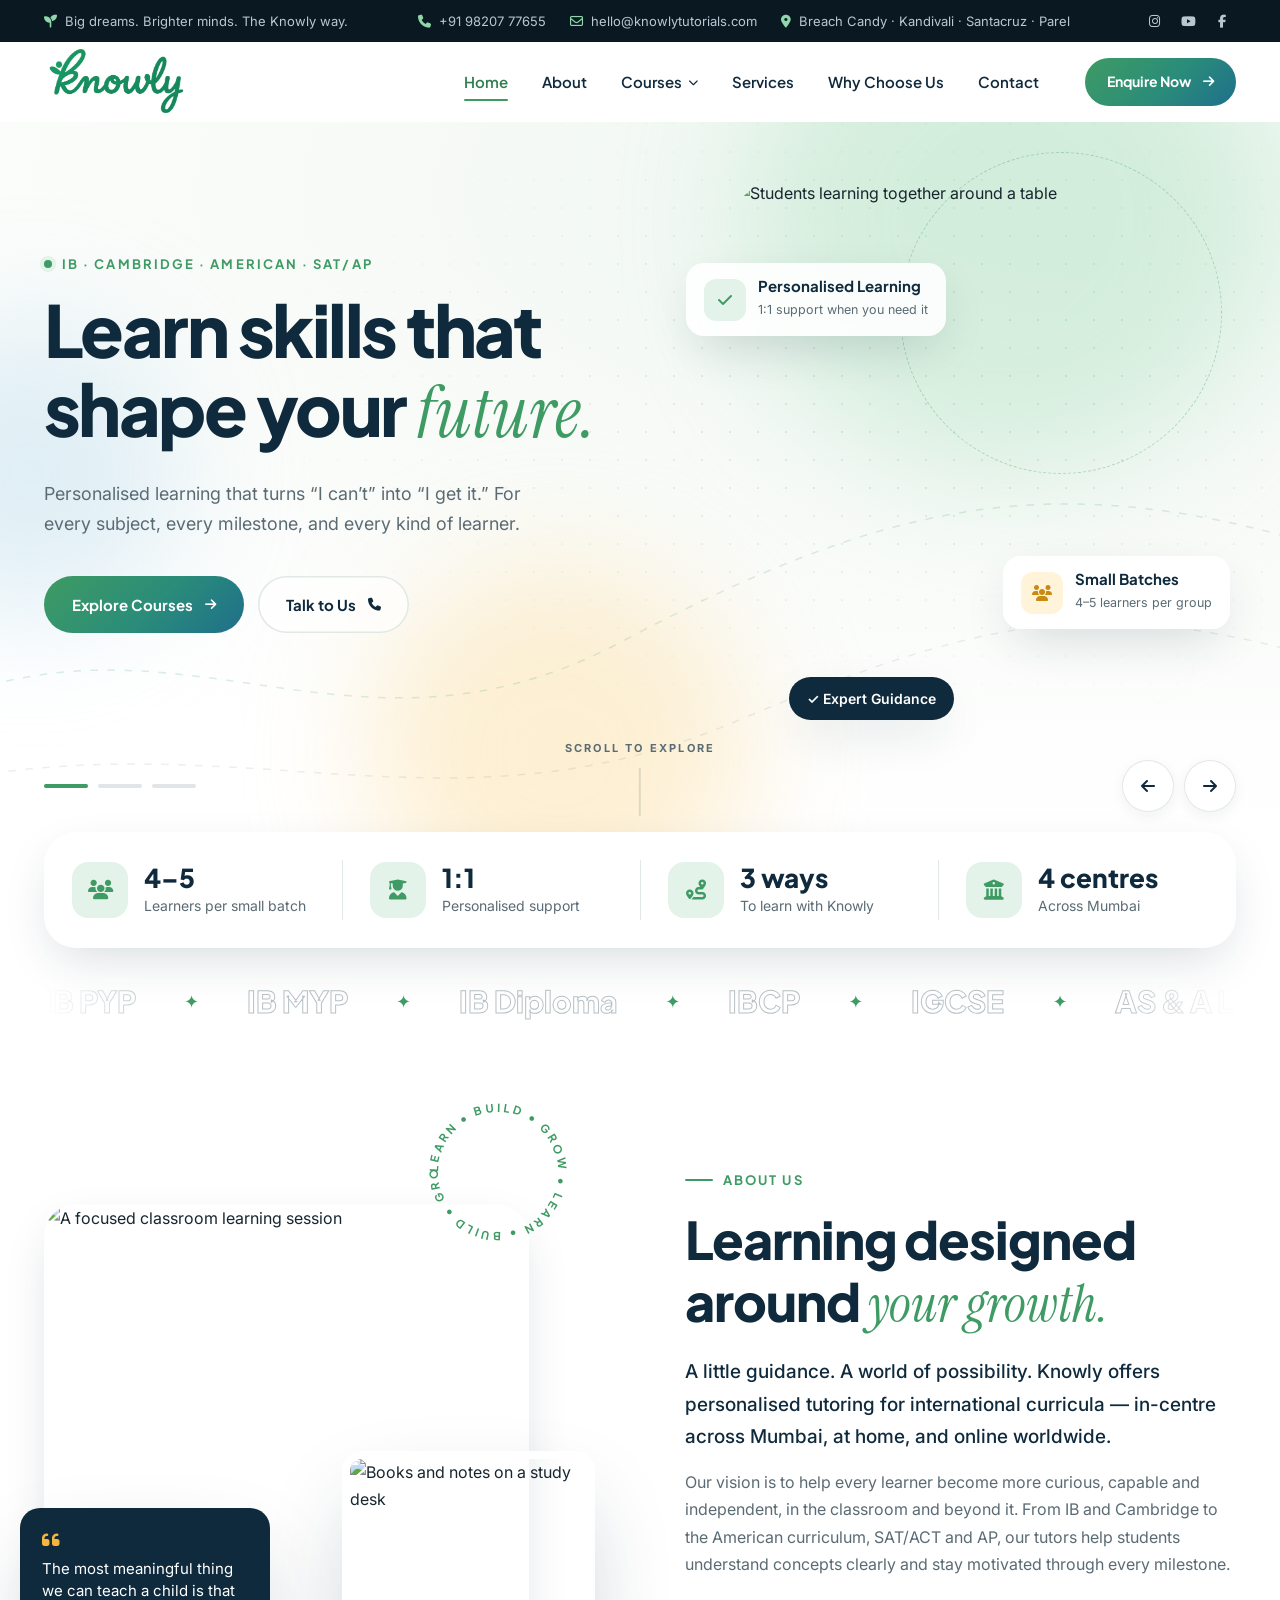
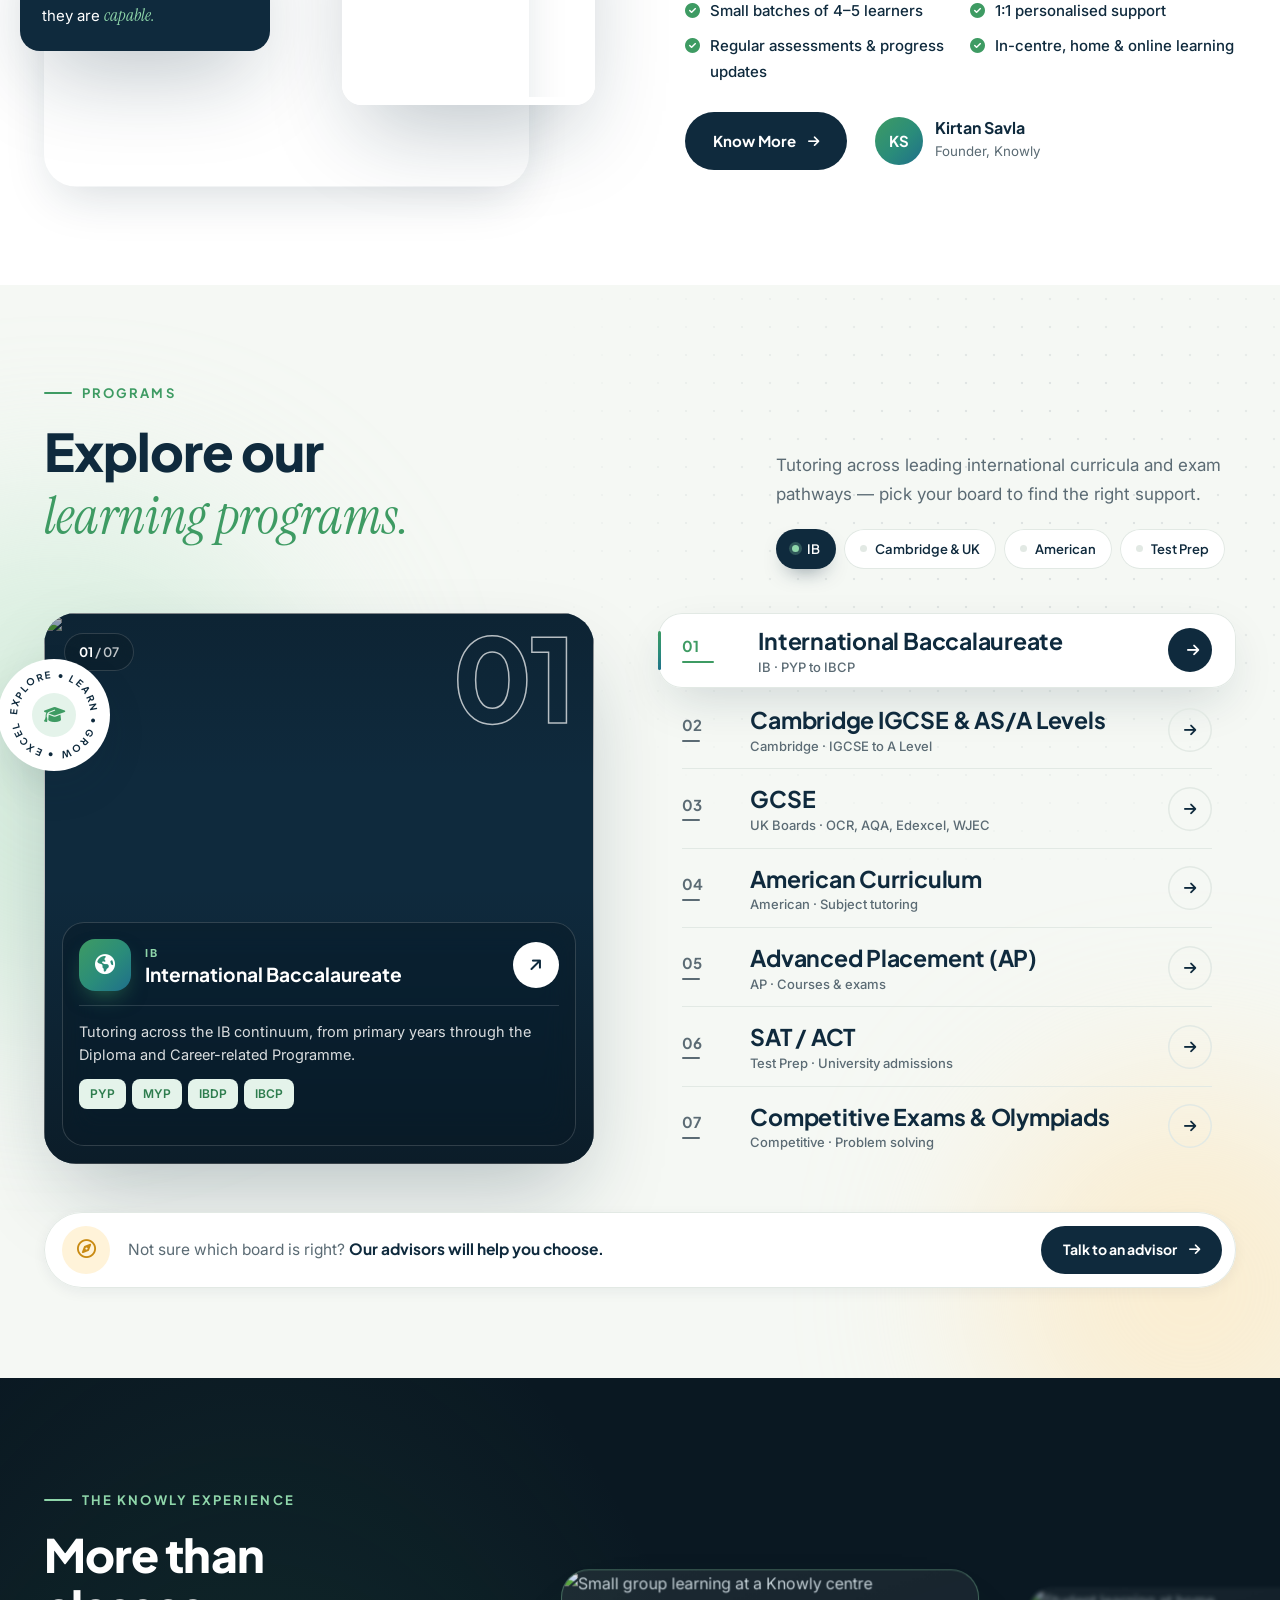
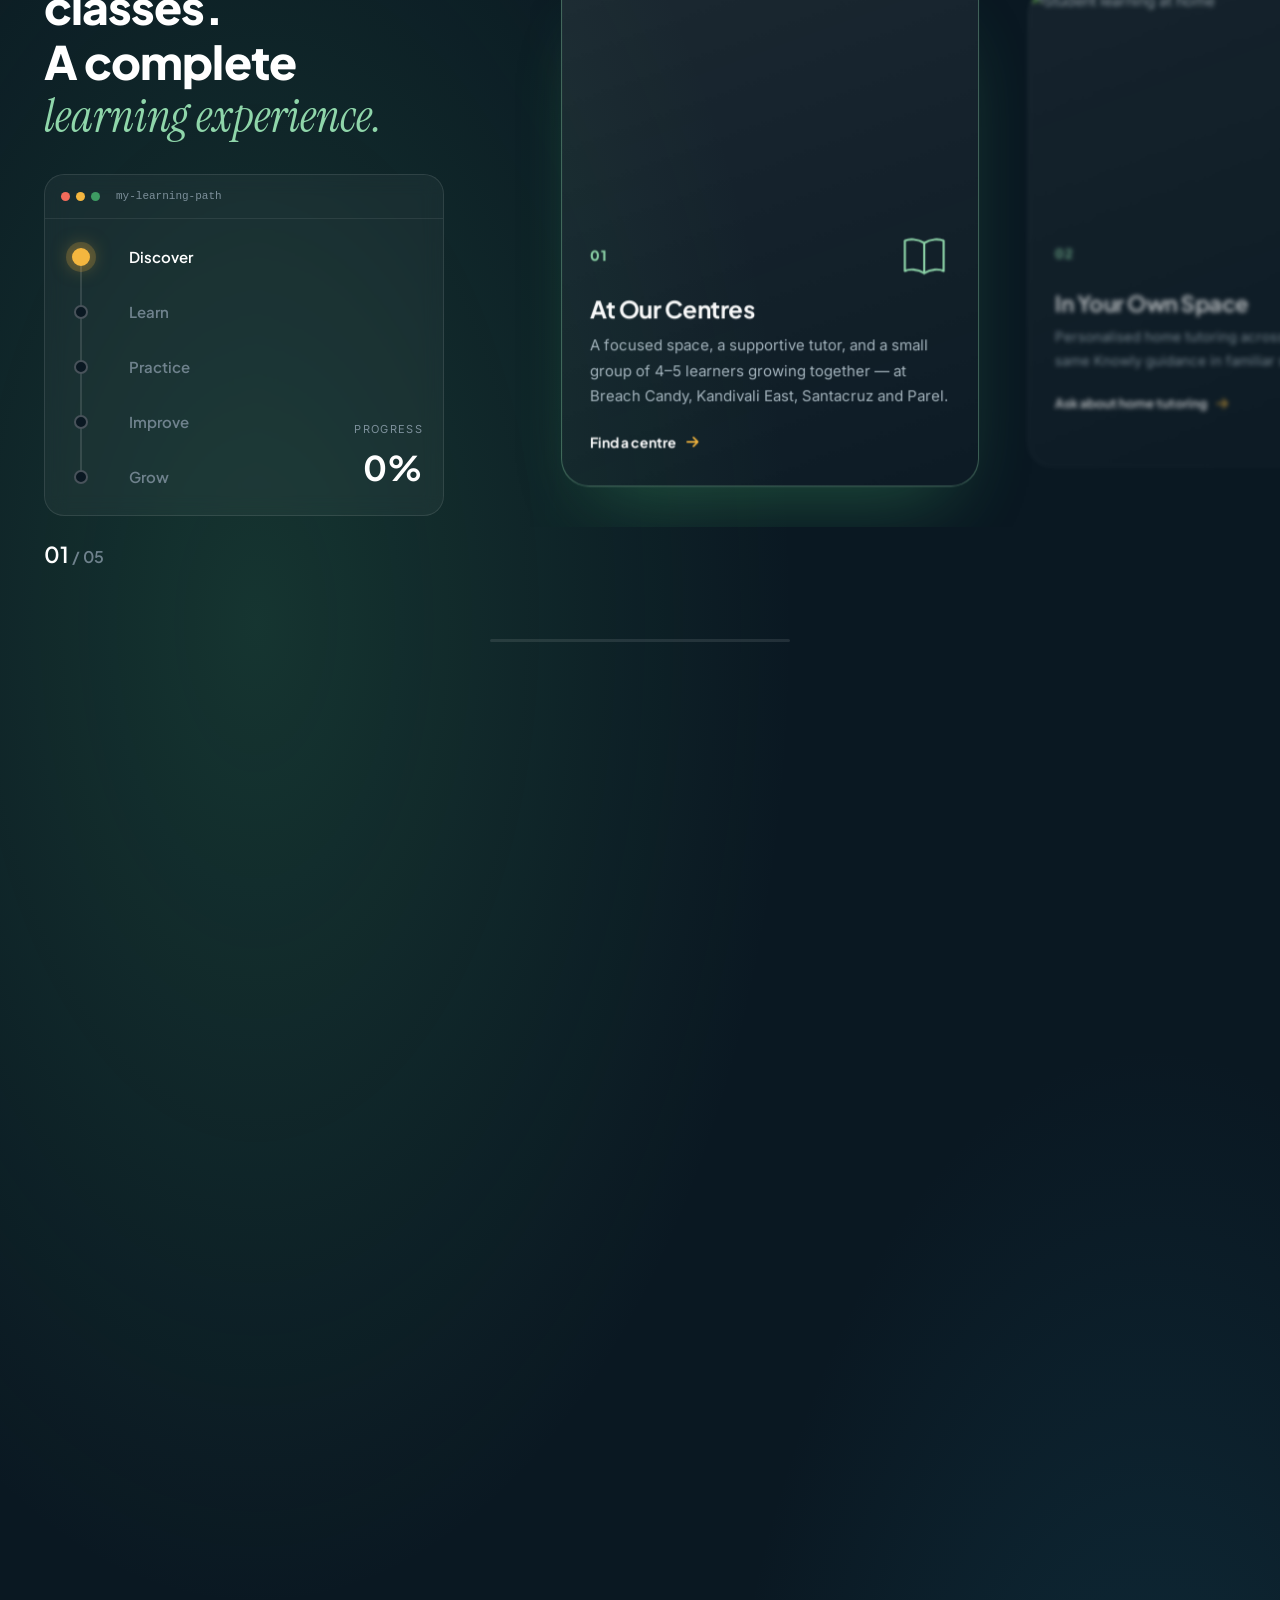
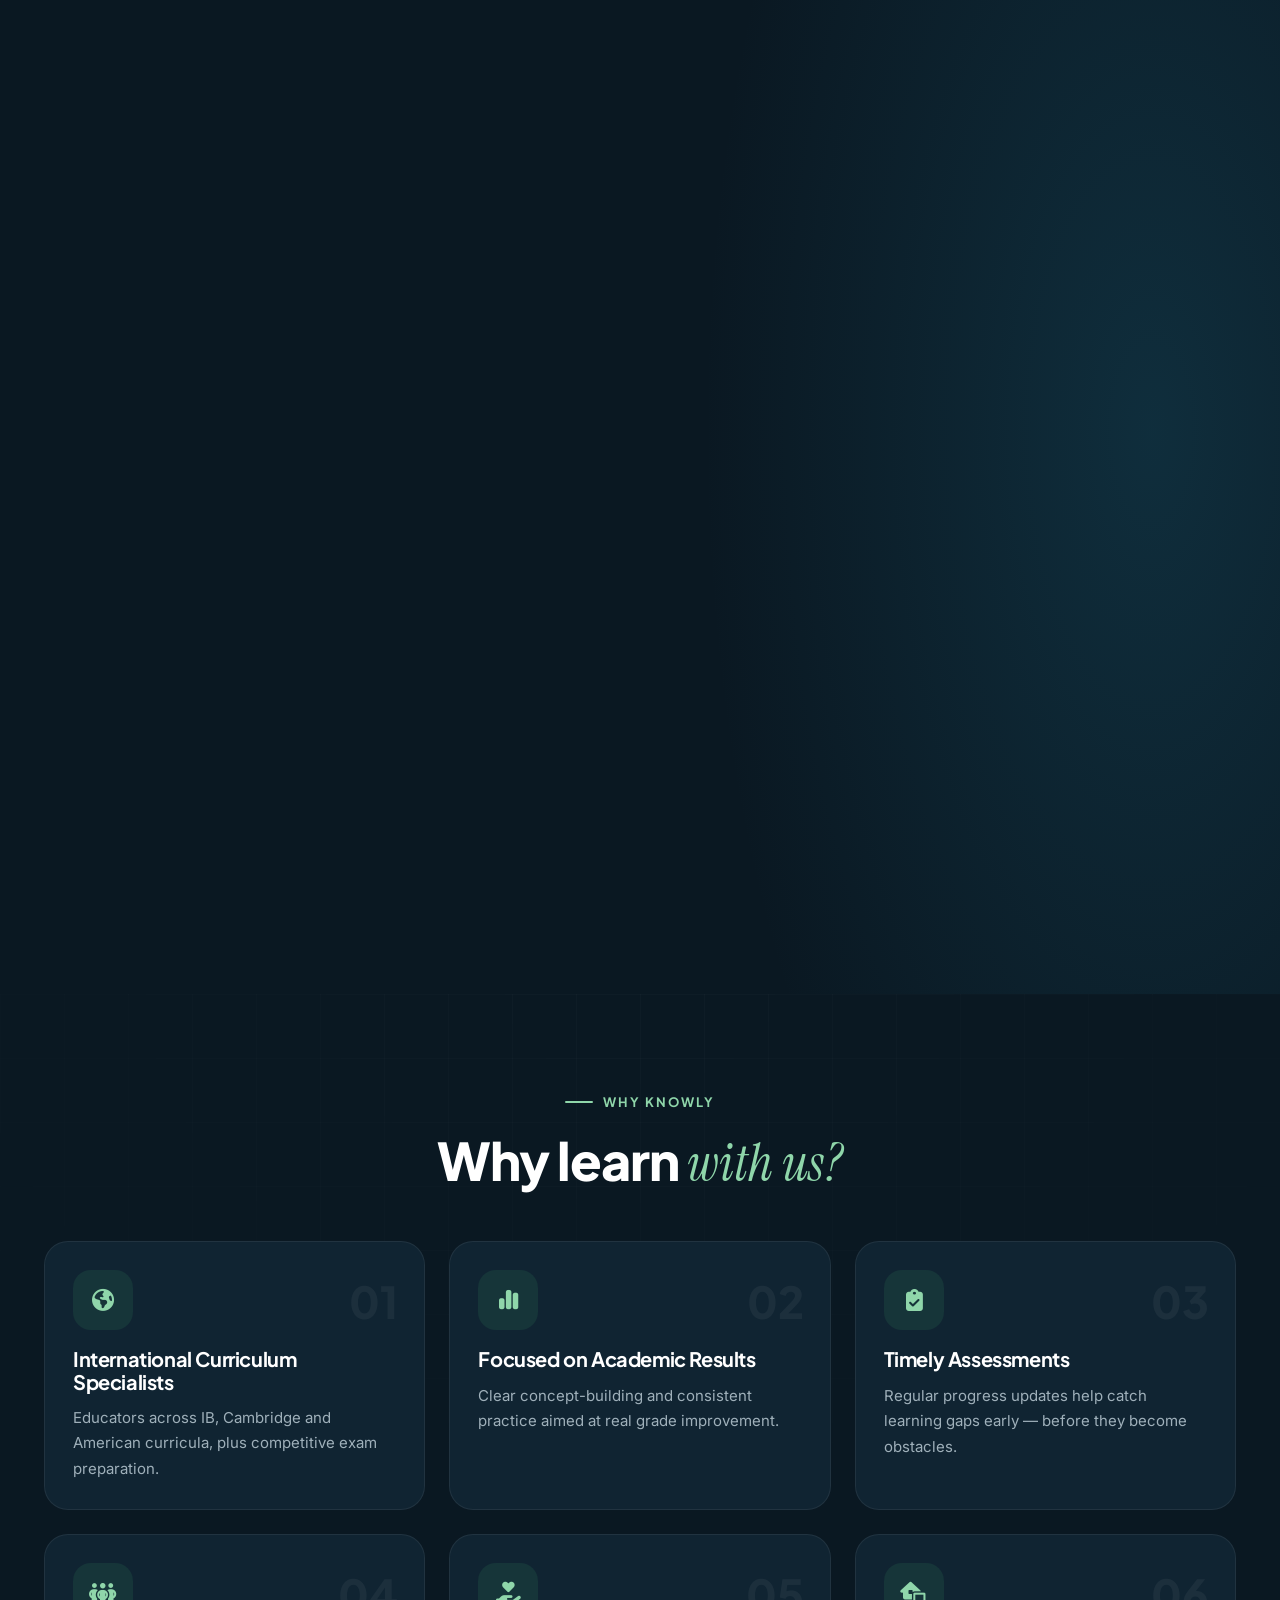
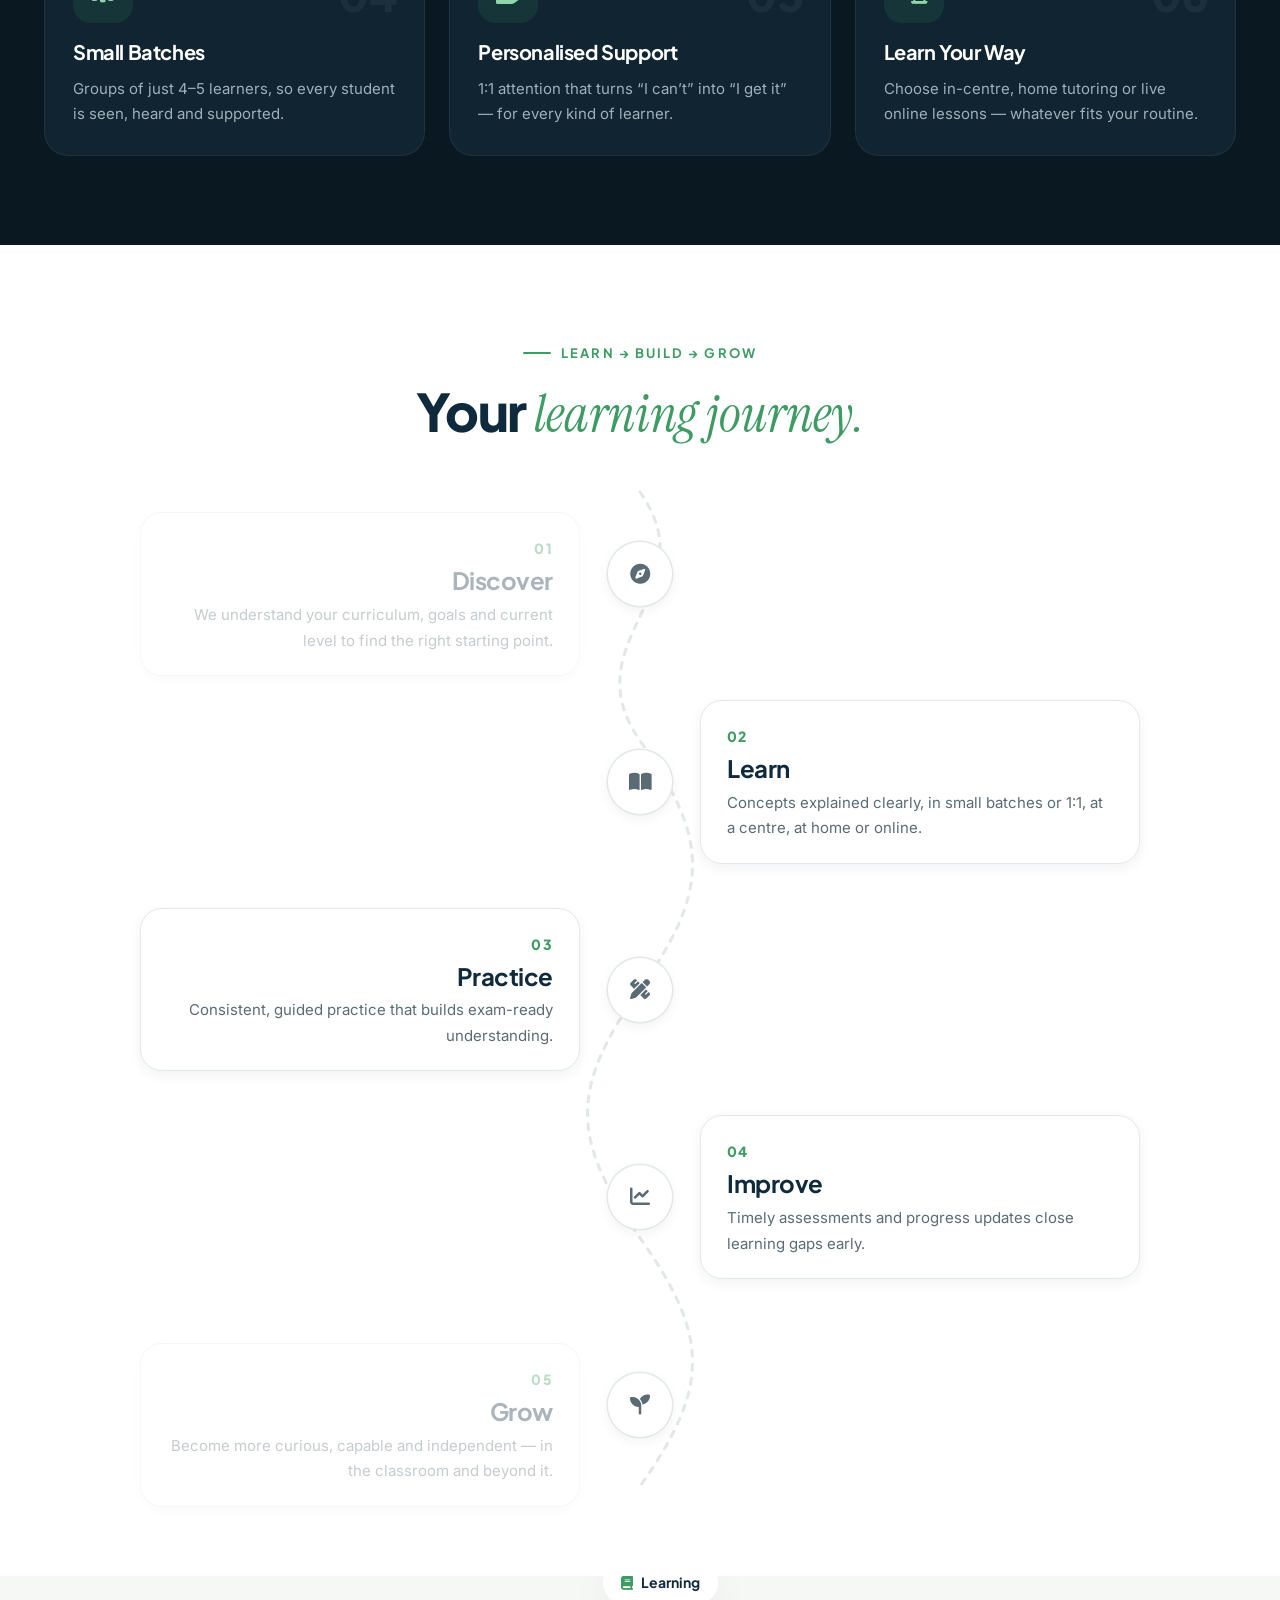
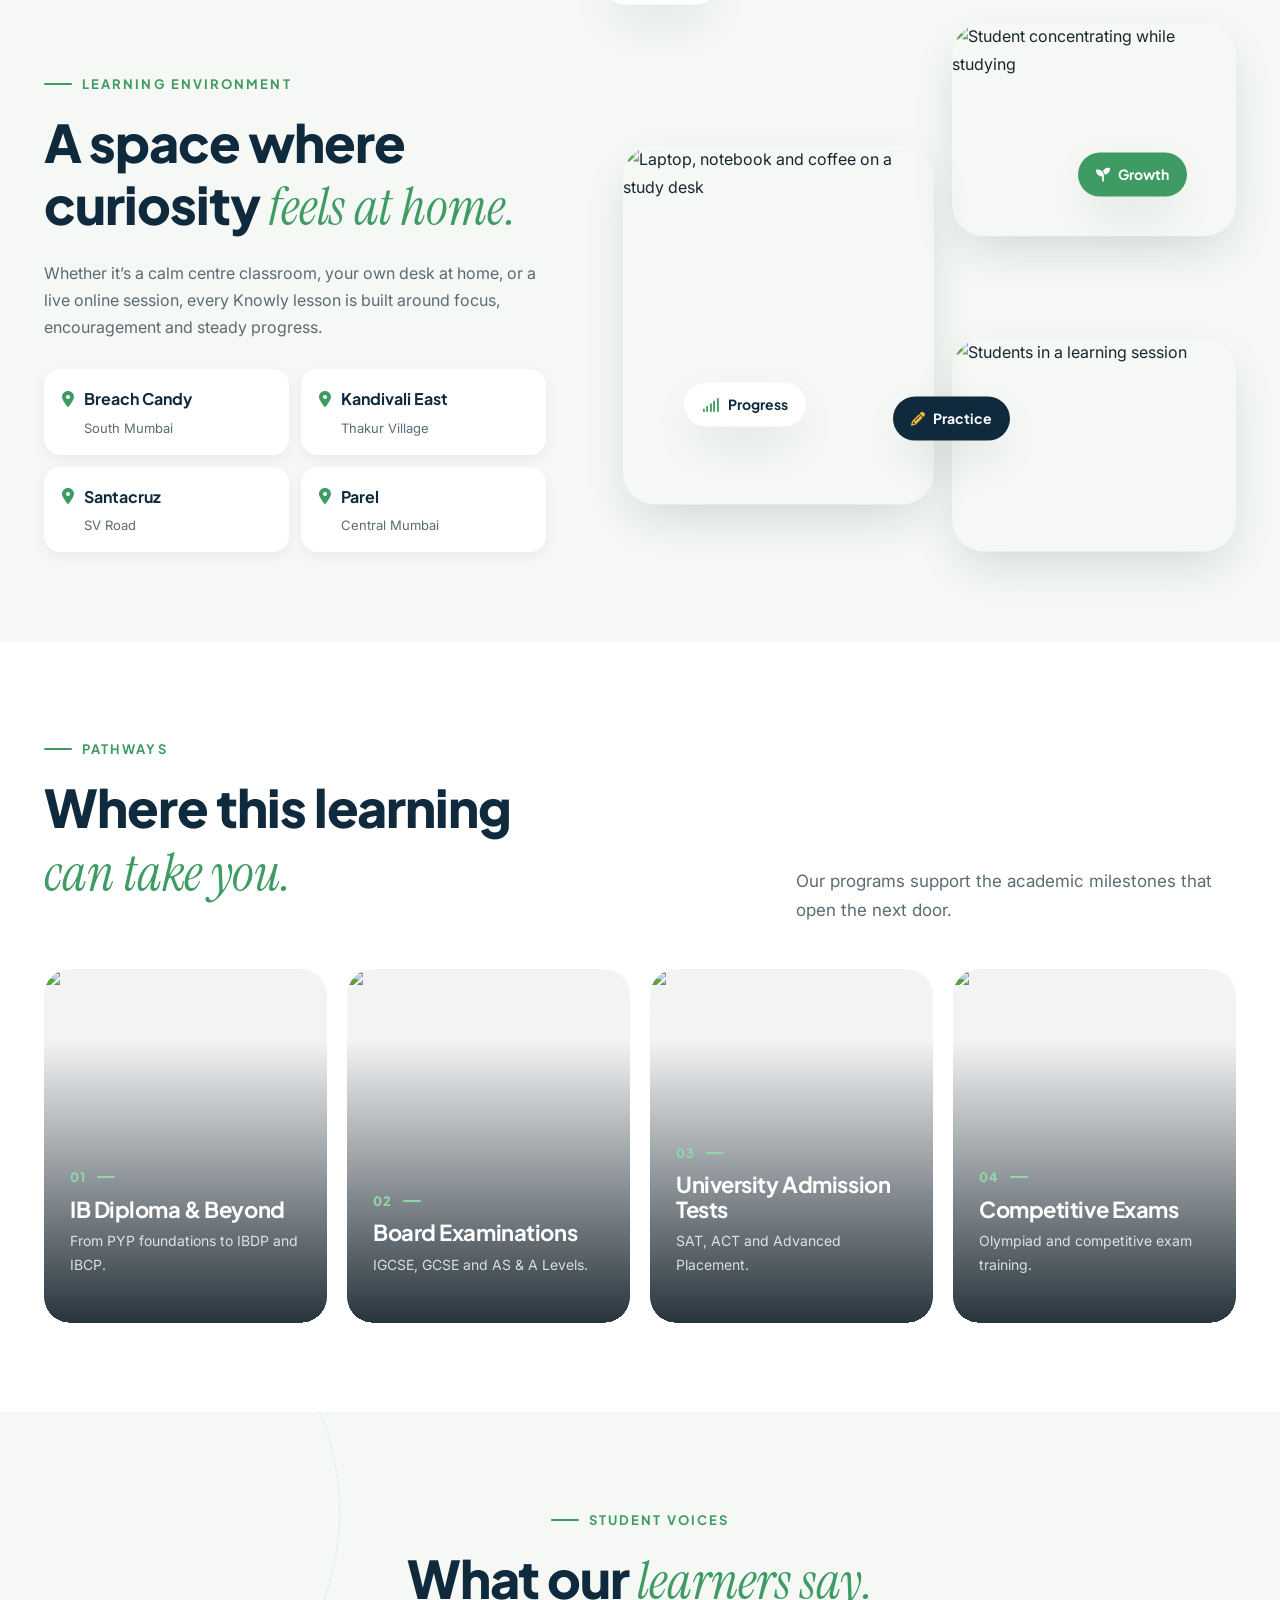
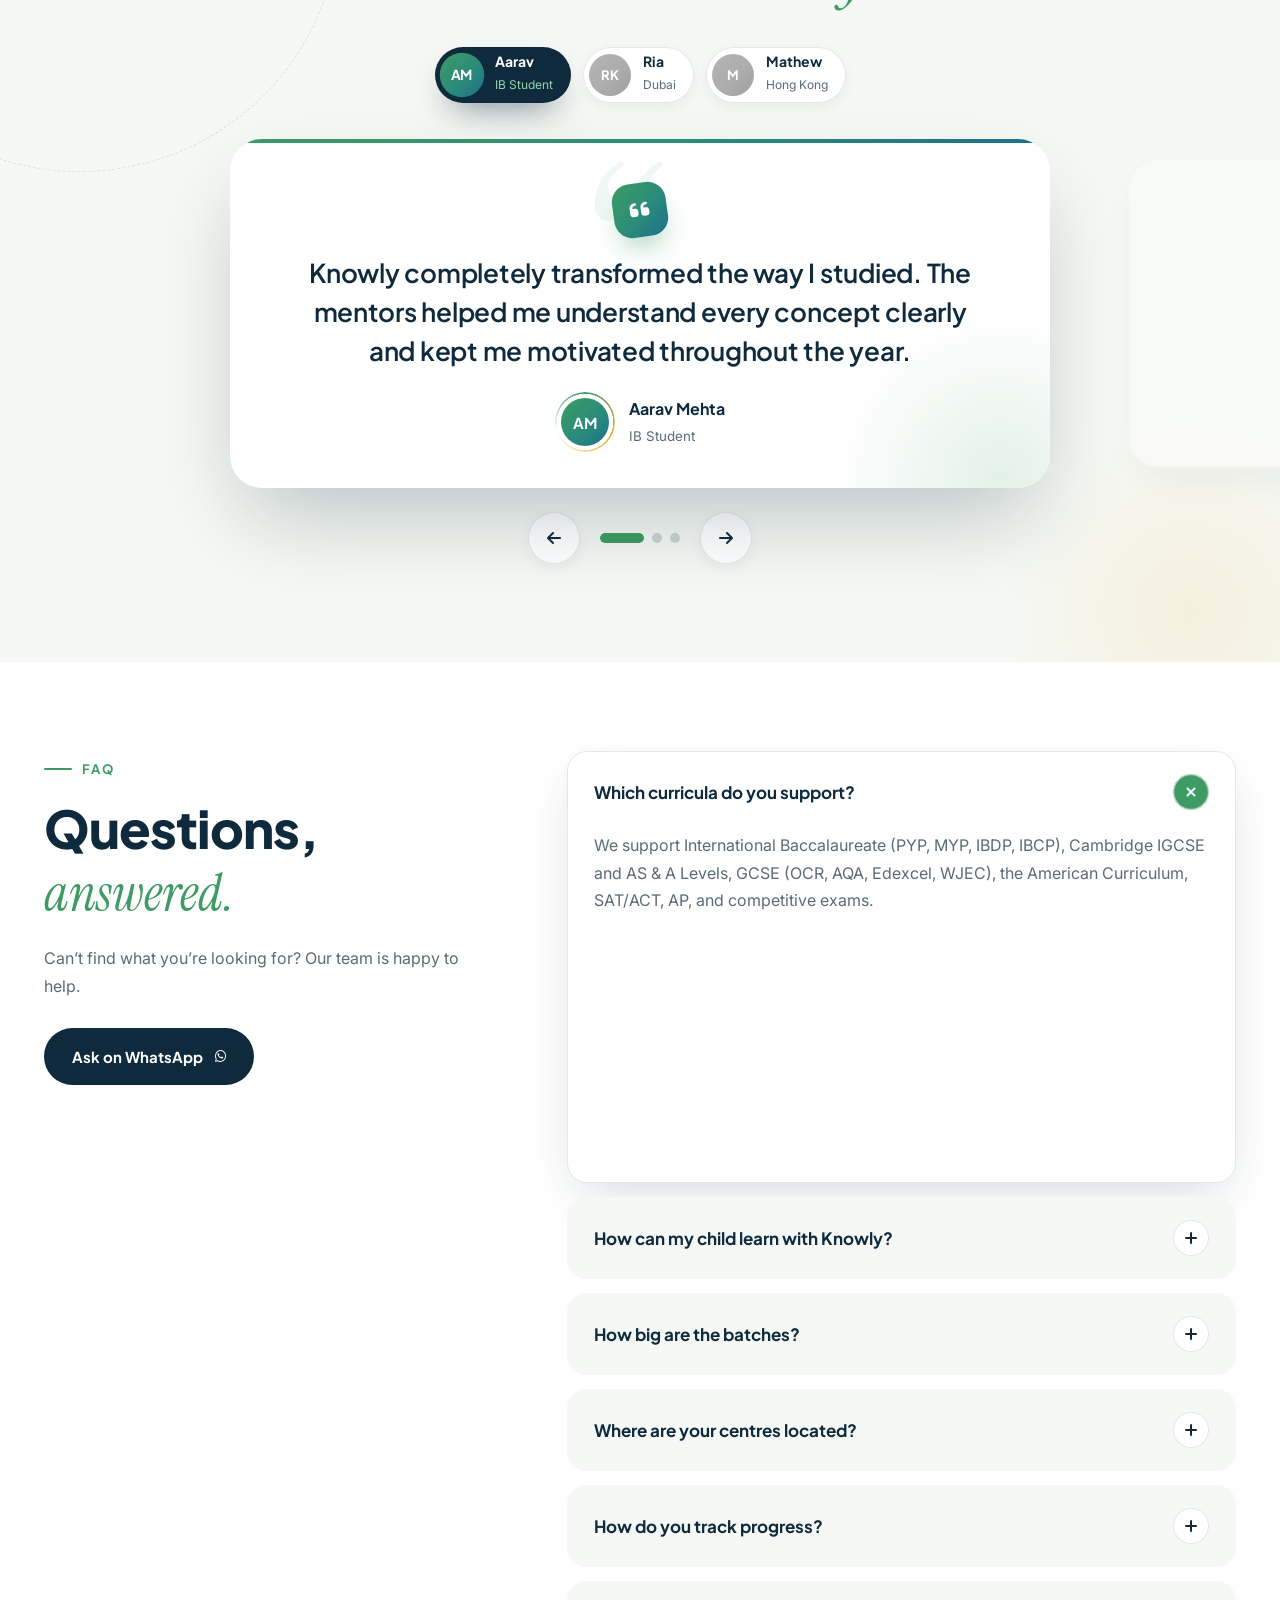
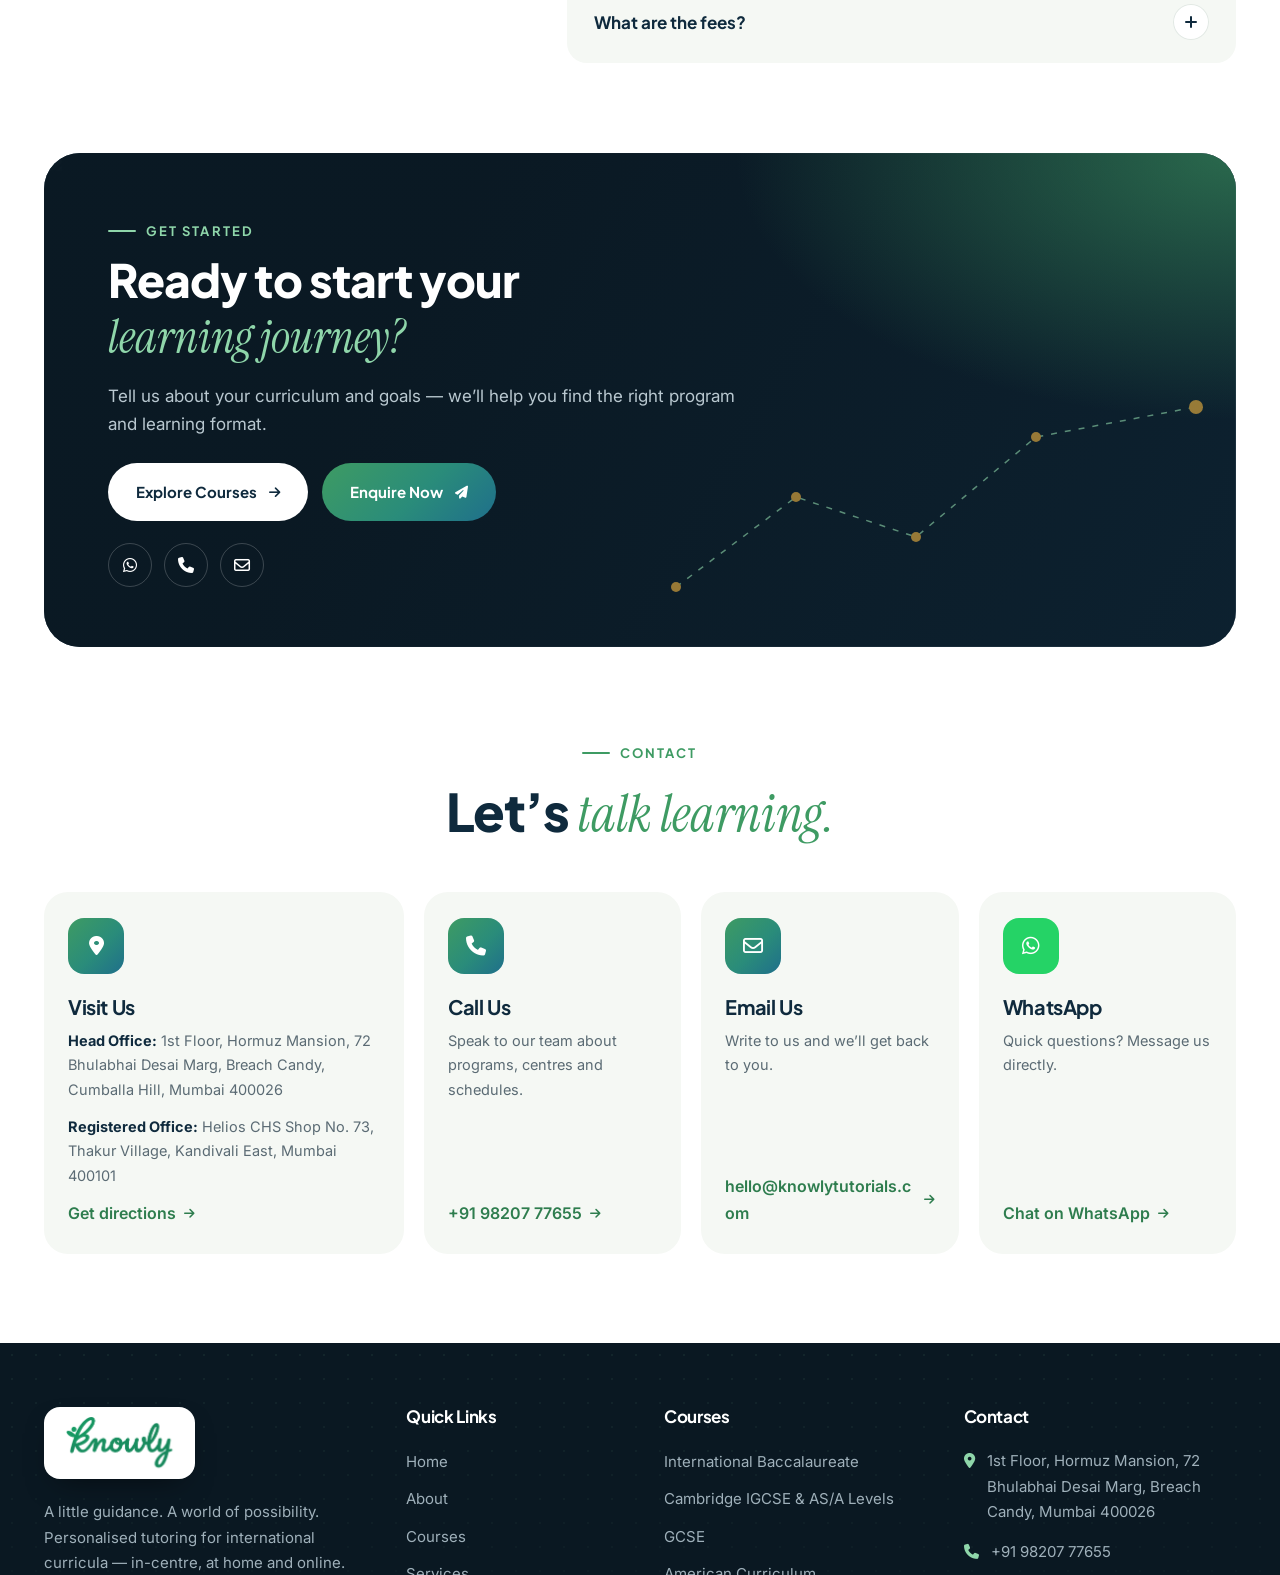
==== index.html @ 1e0e3a5b "Add files via upload" ====
<!DOCTYPE html>
<html lang="en">
<head>
    <meta charset="UTF-8">
    <meta name="viewport" content="width=device-width, initial-scale=1.0">

    <!-- =========================
         SEO
    ========================= -->
    <title>Knowly Tutorials | IB, IGCSE, A Level, SAT &amp; AP Tutoring in Mumbai &amp; Online</title>
    <meta name="description" content="Knowly offers personalised tutoring for IB (PYP, MYP, IBDP, IBCP), Cambridge IGCSE, AS &amp; A Levels, GCSE, American Curriculum, SAT/ACT and AP — in-centre across Mumbai, at home, and live online.">
    <meta name="keywords" content="IB tutoring Mumbai, IGCSE tuition, A Level tutors, GCSE tutoring, SAT ACT coaching, AP tutoring, American curriculum tutor, online tutoring, home tutoring Mumbai">
    <meta name="author" content="Knowly Tutorials">
    <meta name="theme-color" content="#3E9B63">
    <link rel="canonical" href="https://knowlytutorials.com/">

    <!-- Open Graph -->
    <meta property="og:type" content="website">
    <meta property="og:site_name" content="Knowly Tutorials">
    <meta property="og:title" content="Knowly — A little guidance. A world of possibility.">
    <meta property="og:description" content="Personalised tutoring for international curricula — in-centre, at home and live online.">
    <meta property="og:url" content="https://knowlytutorials.com/">
    <meta property="og:image" content="https://images.unsplash.com/photo-1523240795612-9a054b0db644?fit=crop&w=1200&h=630&q=75">
    <meta name="twitter:card" content="summary_large_image">

    <link rel="icon" type="image/png" href="assets/images/logo1.png">

    <!-- =========================
         FONTS & LIBRARIES (CDN)
    ========================= -->
    <link rel="preconnect" href="https://fonts.googleapis.com">
    <link rel="preconnect" href="https://fonts.gstatic.com" crossorigin>
    <link rel="preconnect" href="https://images.unsplash.com">
    <link href="https://fonts.googleapis.com/css2?family=Plus+Jakarta+Sans:wght@500;600;700;800&family=Inter:wght@400;500;600&family=Instrument+Serif:ital@0;1&display=swap" rel="stylesheet">
    <link rel="stylesheet" href="https://cdnjs.cloudflare.com/ajax/libs/font-awesome/6.5.2/css/all.min.css">
    <link rel="stylesheet" href="https://cdn.jsdelivr.net/npm/swiper@11/swiper-bundle.min.css">
    <link rel="stylesheet" href="https://unpkg.com/aos@2.3.4/dist/aos.css">
    <link rel="stylesheet" href="assets/style.css">

    <!-- =========================
         STRUCTURED DATA
    ========================= -->
    <script type="application/ld+json">
    {
        "@context": "https://schema.org",
        "@type": "EducationalOrganization",
        "name": "Knowly Tutorials",
        "alternateName": "Knowly Learning Centre",
        "url": "https://knowlytutorials.com/",
        "logo": "https://knowlytutorials.com/assets/images/logo1.png",
        "email": "hello@knowlytutorials.com",
        "telephone": "+91-98207-77655",
        "address": {
            "@type": "PostalAddress",
            "streetAddress": "1st Floor, Hormuz Mansion, 72 Bhulabhai Desai Marg, Breach Candy, Cumballa Hill",
            "addressLocality": "Mumbai",
            "postalCode": "400026",
            "addressCountry": "IN"
        },
        "sameAs": [
            "https://www.instagram.com/knowlylearningcentre/",
            "https://www.youtube.com/@KnowlyLearning",
            "https://www.facebook.com/p/Knowly-Tutorials-61571922194889/"
        ]
    }
    </script>
</head>

<body>

    <a class="skip-link" href="#main">Skip to content</a>

    <!-- Custom cursor (desktop only, enabled by JS) -->
    <div class="cursor" aria-hidden="true"><span class="cursor__label"></span></div>

    <!-- =========================
         TOP INFORMATION BAR
    ========================= -->
    <div class="topbar">
        <div class="container topbar__inner">
            <p class="topbar__welcome"><i class="fa-solid fa-seedling" aria-hidden="true"></i> Big dreams. Brighter minds. The Knowly way.</p>
            <ul class="topbar__info">
                <li><a href="tel:+919820777655"><i class="fa-solid fa-phone" aria-hidden="true"></i> +91 98207 77655</a></li>
                <li class="hide-sm"><a href="mailto:hello@knowlytutorials.com"><i class="fa-regular fa-envelope" aria-hidden="true"></i> hello@knowlytutorials.com</a></li>
                <li class="hide-md"><i class="fa-solid fa-location-dot" aria-hidden="true"></i> Breach Candy · Kandivali · Santacruz · Parel</li>
            </ul>
            <ul class="topbar__social">
                <li><a href="https://www.instagram.com/knowlylearningcentre/" target="_blank" rel="noopener" aria-label="Instagram"><i class="fa-brands fa-instagram"></i></a></li>
                <li><a href="https://www.youtube.com/@KnowlyLearning" target="_blank" rel="noopener" aria-label="YouTube"><i class="fa-brands fa-youtube"></i></a></li>
                <li><a href="https://www.facebook.com/p/Knowly-Tutorials-61571922194889/" target="_blank" rel="noopener" aria-label="Facebook"><i class="fa-brands fa-facebook-f"></i></a></li>
            </ul>
        </div>
    </div>

    <!-- =========================
         MAIN NAVIGATION
    ========================= -->
    <header class="header" id="header">
        <div class="container header__inner">
            <a href="#home" class="logo" aria-label="Knowly Tutorials — Home">
                <img class="logo__img" src="assets/images/logo1.png" alt="Knowly logo" width="145" height="66" decoding="async" fetchpriority="high">            </a>

            <nav class="nav" aria-label="Primary">
                <ul class="nav__list">
                    <li><a href="#home" class="nav__link is-active">Home</a></li>
                    <li><a href="#about" class="nav__link">About</a></li>
                    <li class="nav__has-drop">
                        <a href="#courses" class="nav__link">Courses <i class="fa-solid fa-chevron-down" aria-hidden="true"></i></a>
                        <ul class="nav__drop">
                            <li><a href="#courses" data-filter-link="ib">International Baccalaureate</a></li>
                            <li><a href="#courses" data-filter-link="cambridge">Cambridge &amp; UK Boards</a></li>
                            <li><a href="#courses" data-filter-link="american">American Curriculum</a></li>
                            <li><a href="#courses" data-filter-link="test">Test Prep &amp; Competitive</a></li>
                        </ul>
                    </li>
                    <li><a href="#services" class="nav__link">Services</a></li>
                    <li><a href="#why" class="nav__link">Why Choose Us</a></li>
                    <li><a href="#contact" class="nav__link">Contact</a></li>
                </ul>
            </nav>

            <a href="#contact" class="btn btn--primary btn--sm header__cta" data-cursor="Enquire">
                <span>Enquire Now</span><i class="fa-solid fa-arrow-right" aria-hidden="true"></i>
            </a>

            <button class="burger" id="burger" aria-label="Open menu" aria-expanded="false" aria-controls="drawer">
                <span></span><span></span><span></span>
            </button>
        </div>
    </header>

    <!-- =========================
         MOBILE NAVIGATION DRAWER
    ========================= -->
    <div class="drawer-overlay" id="drawerOverlay" hidden></div>
    <aside class="drawer" id="drawer" aria-label="Mobile menu" aria-hidden="true">
        <div class="drawer__head">
            <img class="logo__img" src="assets/images/logo1.png" alt="Knowly" width="97" height="44">            <button class="drawer__close" id="drawerClose" aria-label="Close menu"><i class="fa-solid fa-xmark"></i></button>
        </div>
        <ul class="drawer__list">
            <li><a href="#home">Home</a></li>
            <li><a href="#about">About</a></li>
            <li class="drawer__acc">
                <button class="drawer__acc-btn" aria-expanded="false">Courses <i class="fa-solid fa-plus" aria-hidden="true"></i></button>
                <ul class="drawer__sub">
                    <li><a href="#courses" data-filter-link="ib">International Baccalaureate</a></li>
                    <li><a href="#courses" data-filter-link="cambridge">Cambridge &amp; UK Boards</a></li>
                    <li><a href="#courses" data-filter-link="american">American Curriculum</a></li>
                    <li><a href="#courses" data-filter-link="test">Test Prep &amp; Competitive</a></li>
                </ul>
            </li>
            <li><a href="#services">Services</a></li>
            <li><a href="#why">Why Choose Us</a></li>
            <li><a href="#contact">Contact</a></li>
        </ul>
        <div class="drawer__foot">
            <a href="#contact" class="btn btn--primary btn--block"><span>Enquire Now</span><i class="fa-solid fa-arrow-right"></i></a>
            <a href="tel:+919820777655" class="drawer__contact"><i class="fa-solid fa-phone"></i> +91 98207 77655</a>
            <a href="mailto:hello@knowlytutorials.com" class="drawer__contact"><i class="fa-regular fa-envelope"></i> hello@knowlytutorials.com</a>
        </div>
    </aside>

    <main id="main">

        <!-- =========================
             HERO SECTION
        ========================= -->
        <section class="hero" id="home" aria-label="Welcome">
            <div class="hero__bg" data-depth="0.15" aria-hidden="true">
                <span class="blob blob--1"></span>
                <span class="blob blob--2"></span>
                <span class="blob blob--3"></span>
                <svg class="hero__lines" viewBox="0 0 1440 800" preserveAspectRatio="none">
                    <path d="M-20 620 C 240 520, 420 700, 700 560 S 1160 380, 1460 470" />
                    <path d="M-20 700 C 300 640, 520 760, 820 640 S 1220 520, 1460 580" />
                </svg>
                <div class="hero__grid"></div>
            </div>

            <div class="swiper hero__slider">
                <div class="swiper-wrapper">

                    <!-- Slide 1 -->
                    <div class="swiper-slide hero__slide">
                        <div class="container hero__inner">
                            <div class="hero__content">
                                <span class="eyebrow hero__eyebrow"><span class="dot"></span> IB · Cambridge · American · SAT/AP</span>
                                <h1 class="hero__title">
                                    <span class="line"><span>Learn skills that</span></span>
                                    <span class="line"><span>shape your <em>future.</em></span></span>
                                </h1>
                                <p class="hero__text">Personalised learning that turns “I can’t” into “I get it.” For every subject, every milestone, and every kind of learner.</p>
                                <div class="hero__ctas">
                                    <a href="#courses" class="btn btn--primary" data-cursor="Explore"><span>Explore Courses</span><i class="fa-solid fa-arrow-right"></i></a>
                                    <a href="#contact" class="btn btn--ghost"><span>Talk to Us</span><i class="fa-solid fa-phone"></i></a>
                                </div>
                            </div>
                            <div class="hero__visual">
                                <div class="hero__ring" data-depth="0.08" aria-hidden="true"></div>
                                <figure class="hero__img" data-depth="0.25">
                                    <img src="assets/images/hero-1.jpg" data-fallback="https://images.unsplash.com/photo-1523240795612-9a054b0db644?fm=webp&fit=crop&w=1100&h=1250&q=75" alt="Students learning together around a table" width="1100" height="1250">
                                </figure>
                                <div class="float-card float-card--a" data-depth="0.5">
                                    <span class="float-card__icon"><i class="fa-solid fa-check"></i></span>
                                    <div><strong>Personalised Learning</strong><small>1:1 support when you need it</small></div>
                                </div>
                                <div class="float-card float-card--b" data-depth="0.6">
                                    <span class="float-card__icon float-card__icon--accent"><i class="fa-solid fa-users"></i></span>
                                    <div><strong>Small Batches</strong><small>4–5 learners per group</small></div>
                                </div>
                                <div class="chip chip--c" data-depth="0.4">✓ Expert Guidance</div>
                            </div>
                        </div>
                    </div>

                    <!-- Slide 2 -->
                    <div class="swiper-slide hero__slide">
                        <div class="container hero__inner">
                            <div class="hero__content">
                                <span class="eyebrow hero__eyebrow"><span class="dot"></span> International curriculum specialists</span>
                                <h2 class="hero__title">
                                    <span class="line"><span>Turn knowledge into</span></span>
                                    <span class="line"><span>real <em>confidence.</em></span></span>
                                </h2>
                                <p class="hero__text">Focused tutoring for IB, Cambridge, GCSE and American curricula — with regular assessments that catch learning gaps early.</p>
                                <div class="hero__ctas">
                                    <a href="#courses" class="btn btn--primary" data-cursor="View"><span>View Programs</span><i class="fa-solid fa-arrow-right"></i></a>
                                    <a href="https://wa.me/919820777655" target="_blank" rel="noopener" class="btn btn--ghost"><span>WhatsApp</span><i class="fa-brands fa-whatsapp"></i></a>
                                </div>
                            </div>
                            <div class="hero__visual">
                                <div class="hero__ring" data-depth="0.08" aria-hidden="true"></div>
                                <figure class="hero__img" data-depth="0.25">
                                    <img src="assets/images/hero-2.jpg" data-fallback="https://images.unsplash.com/photo-1571260899304-425eee4c7efc?fm=webp&fit=crop&w=1100&h=1250&q=75" alt="Student smiling while studying on a laptop" width="1100" height="1250" loading="lazy">
                                </figure>
                                <div class="float-card float-card--a" data-depth="0.5">
                                    <span class="float-card__icon"><i class="fa-solid fa-chart-line"></i></span>
                                    <div><strong>Timely Assessments</strong><small>Regular progress updates</small></div>
                                </div>
                                <div class="float-card float-card--b skill-card" data-depth="0.6">
                                    <small>Concept mastery</small>
                                    <div class="skill-card__bar"><span></span></div>
                                    <div class="skill-card__tags"><span>IBDP</span><span>IGCSE</span><span>AP</span></div>
                                </div>
                                <div class="chip chip--c" data-depth="0.4">✓ Practical Learning</div>
                            </div>
                        </div>
                    </div>

                    <!-- Slide 3 -->
                    <div class="swiper-slide hero__slide">
                        <div class="container hero__inner">
                            <div class="hero__content">
                                <span class="eyebrow hero__eyebrow"><span class="dot"></span> In-centre · At home · Online</span>
                                <h2 class="hero__title">
                                    <span class="line"><span>Your learning journey</span></span>
                                    <span class="line"><span>starts <em>here.</em></span></span>
                                </h2>
                                <p class="hero__text">Learn at our Mumbai centres, in your own space with home tutoring, or beyond boundaries with live online lessons.</p>
                                <div class="hero__ctas">
                                    <a href="#contact" class="btn btn--primary" data-cursor="Start"><span>Start Learning</span><i class="fa-solid fa-arrow-right"></i></a>
                                    <a href="#services" class="btn btn--ghost"><span>How We Teach</span><i class="fa-solid fa-arrow-down"></i></a>
                                </div>
                            </div>
                            <div class="hero__visual">
                                <div class="hero__ring" data-depth="0.08" aria-hidden="true"></div>
                                <figure class="hero__img" data-depth="0.25">
                                    <img src="assets/images/hero-3.jpg" data-fallback="https://images.unsplash.com/photo-1522202176988-66273c2fd55f?fm=webp&fit=crop&w=1100&h=1250&q=75" alt="Learners collaborating with laptops" width="1100" height="1250" loading="lazy">
                                </figure>
                                <div class="float-card float-card--a" data-depth="0.5">
                                    <span class="float-card__icon"><i class="fa-solid fa-location-dot"></i></span>
                                    <div><strong>4 Mumbai Centres</strong><small>Plus home &amp; online</small></div>
                                </div>
                                <div class="float-card float-card--b" data-depth="0.6">
                                    <span class="float-card__icon float-card__icon--accent"><i class="fa-solid fa-globe"></i></span>
                                    <div><strong>Live Online</strong><small>Personal attention, globally</small></div>
                                </div>
                                <div class="chip chip--c" data-depth="0.4">✓ Skill Development</div>
                            </div>
                        </div>
                    </div>

                </div>

                <!-- Slider controls -->
                <div class="container hero__controls">
                    <div class="hero__pagination"></div>
                    <div class="hero__arrows">
                        <button class="round-btn hero__prev" aria-label="Previous slide"><i class="fa-solid fa-arrow-left"></i></button>
                        <button class="round-btn hero__next" aria-label="Next slide"><i class="fa-solid fa-arrow-right"></i></button>
                    </div>
                </div>
            </div>

            <!-- Scroll indicator -->
            <a href="#highlights" class="scroll-ind" aria-label="Scroll to explore">
                <span>Scroll to Explore</span>
                <span class="scroll-ind__line"></span>
            </a>
        </section>

        <!-- =========================
             TRUST / QUICK HIGHLIGHTS
        ========================= -->
        <section class="highlights" id="highlights" aria-label="Quick highlights">
            <div class="container">
                <div class="highlights__grid">
                    <div class="hl" data-aos="fade-up">
                        <span class="hl__icon"><i class="fa-solid fa-users"></i></span>
                        <div><strong class="hl__num"><span data-count="4">0</span>–<span data-count="5">0</span></strong><p>Learners per small batch</p></div>
                    </div>
                    <div class="hl" data-aos="fade-up" data-aos-delay="100">
                        <span class="hl__icon"><i class="fa-solid fa-user-graduate"></i></span>
                        <div><strong class="hl__num">1:1</strong><p>Personalised support</p></div>
                    </div>
                    <div class="hl" data-aos="fade-up" data-aos-delay="200">
                        <span class="hl__icon"><i class="fa-solid fa-route"></i></span>
                        <div><strong class="hl__num"><span data-count="3">0</span> ways</strong><p>To learn with Knowly</p></div>
                    </div>
                    <div class="hl" data-aos="fade-up" data-aos-delay="300">
                        <span class="hl__icon"><i class="fa-solid fa-building-columns"></i></span>
                        <div><strong class="hl__num"><span data-count="4">0</span> centres</strong><p>Across Mumbai</p></div>
                    </div>
                </div>

                <!-- Curricula marquee -->
                <div class="marquee" aria-label="Curricula we support">
                    <div class="marquee__track">
                        <span>IB PYP</span><span>IB MYP</span><span>IB Diploma</span><span>IBCP</span><span>IGCSE</span><span>AS &amp; A Levels</span><span>GCSE</span><span>American Curriculum</span><span>SAT</span><span>ACT</span><span>AP</span><span>Olympiad</span>
                        <span aria-hidden="true">IB PYP</span><span aria-hidden="true">IB MYP</span><span aria-hidden="true">IB Diploma</span><span aria-hidden="true">IBCP</span><span aria-hidden="true">IGCSE</span><span aria-hidden="true">AS &amp; A Levels</span><span aria-hidden="true">GCSE</span><span aria-hidden="true">American Curriculum</span><span aria-hidden="true">SAT</span><span aria-hidden="true">ACT</span><span aria-hidden="true">AP</span><span aria-hidden="true">Olympiad</span>
                    </div>
                </div>
            </div>
        </section>

        <!-- =========================
             ABOUT SECTION
        ========================= -->
        <section class="about section" id="about">
            <div class="container about__grid">
                <div class="about__media">
                    <svg class="about__circle" viewBox="0 0 200 200" aria-hidden="true">
                        <defs><path id="circlePath" d="M100,100 m-80,0 a80,80 0 1,1 160,0 a80,80 0 1,1 -160,0"/></defs>
                        <text><textPath href="#circlePath">LEARN • BUILD • GROW • LEARN • BUILD • GROW • </textPath></text>
                    </svg>
                    <figure class="about__img-main reveal-clip" data-speed="-0.04">
                        <img src="assets/images/about-main.jpg" data-fallback="https://images.unsplash.com/photo-1509062522246-3755977927d7?fm=webp&fit=crop&w=1000&h=1200&q=75" alt="A focused classroom learning session" width="1000" height="1200">
                    </figure>
                    <figure class="about__img-sub reveal-slide" data-speed="0.06">
                        <img src="assets/images/about-desk.jpg" data-fallback="https://images.unsplash.com/photo-1456513080510-7bf3a84b82f8?fm=webp&fit=crop&w=600&h=600&q=75" alt="Books and notes on a study desk" width="600" height="600" loading="lazy">
                    </figure>
                    <div class="about__card reveal-pop">
                        <i class="fa-solid fa-quote-left" aria-hidden="true"></i>
                        <p>The most meaningful thing we can teach a child is that they are <em>capable.</em></p>
                    </div>
                </div>

                <div class="about__content">
                    <span class="eyebrow" data-aos="fade-up">About Us</span>
                    <h2 class="section-title text-reveal">
                        <span class="line"><span>Learning designed</span></span>
                        <span class="line"><span>around <em>your growth.</em></span></span>
                    </h2>
                    <p class="lead" data-aos="fade-up">A little guidance. A world of possibility. Knowly offers personalised tutoring for international curricula — in-centre across Mumbai, at home, and online worldwide.</p>
                    <p data-aos="fade-up">Our vision is to help every learner become more curious, capable and independent, in the classroom and beyond it. From IB and Cambridge to the American curriculum, SAT/ACT and AP, our tutors help students understand concepts clearly and stay motivated through every milestone.</p>

                    <ul class="about__list" data-aos="fade-up">
                        <li><i class="fa-solid fa-circle-check"></i> Small batches of 4–5 learners</li>
                        <li><i class="fa-solid fa-circle-check"></i> 1:1 personalised support</li>
                        <li><i class="fa-solid fa-circle-check"></i> Regular assessments &amp; progress updates</li>
                        <li><i class="fa-solid fa-circle-check"></i> In-centre, home &amp; online learning</li>
                    </ul>

                    <div class="about__foot" data-aos="fade-up">
                        <a href="#services" class="btn btn--dark"><span>Know More</span><i class="fa-solid fa-arrow-right"></i></a>
                        <div class="about__founder">
                            <span class="avatar">KS</span>
                            <div><strong>Kirtan Savla</strong><small>Founder, Knowly</small></div>
                        </div>
                    </div>
                </div>
            </div>
        </section>

        <!-- =========================
             COURSES / PROGRAMS SECTION
        ========================= -->
        <section class="courses prog section section--soft" id="courses">
            <div class="prog__bg" aria-hidden="true">
                <span class="prog__blob prog__blob--a"></span>
                <span class="prog__blob prog__blob--b"></span>
            </div>

            <div class="container">
                <div class="prog__head-row">
                    <div>
                        <span class="eyebrow" data-aos="fade-up">Programs</span>
                        <h2 class="section-title text-reveal">
                            <span class="line"><span>Explore our</span></span>
                            <span class="line"><span><em>learning programs.</em></span></span>
                        </h2>
                    </div>
                    <div class="prog__intro">
                        <p class="section-sub" data-aos="fade-up">Tutoring across leading international curricula and exam pathways — pick your board to find the right support.</p>
                        <div class="prog__boards" data-aos="fade-up" data-aos-delay="100" aria-label="Jump to a curriculum">
                            <button class="prog__board" data-jump="ib">IB</button>
                            <button class="prog__board" data-jump="cambridge">Cambridge &amp; UK</button>
                            <button class="prog__board" data-jump="american">American</button>
                            <button class="prog__board" data-jump="test">Test Prep</button>
                        </div>
                    </div>
                </div>

                <div class="prog__grid">
                    <!-- Sticky visual stage (desktop) -->
                    <div class="prog__stage" aria-hidden="true" data-aos="fade-up">
                        <div class="prog__frame">
                            <figure class="prog__slide is-active"><img src="assets/images/program-ib.jpg" data-fallback="https://images.unsplash.com/photo-1503676260728-1c00da094a0b?fm=webp&fit=crop&w=900&h=1100&q=72" alt="" width="900" height="1100"></figure>
                            <figure class="prog__slide"><img src="assets/images/program-cambridge.jpg" data-fallback="https://images.unsplash.com/photo-1434030216411-0b793f4b4173?fm=webp&fit=crop&w=900&h=1100&q=72" alt="" width="900" height="1100" loading="lazy"></figure>
                            <figure class="prog__slide"><img src="assets/images/program-gcse.jpg" data-fallback="https://images.unsplash.com/photo-1497633762265-9d179a990aa6?fm=webp&fit=crop&w=900&h=1100&q=72" alt="" width="900" height="1100" loading="lazy"></figure>
                            <figure class="prog__slide"><img src="assets/images/program-american.jpg" data-fallback="https://images.unsplash.com/photo-1541339907198-e08756dedf3f?fm=webp&fit=crop&w=900&h=1100&q=72" alt="" width="900" height="1100" loading="lazy"></figure>
                            <figure class="prog__slide"><img src="assets/images/program-ap.jpg" data-fallback="https://images.unsplash.com/photo-1532094349884-543bc11b234d?fm=webp&fit=crop&w=900&h=1100&q=72" alt="" width="900" height="1100" loading="lazy"></figure>
                            <figure class="prog__slide"><img src="assets/images/program-sat-act.jpg" data-fallback="https://images.unsplash.com/photo-1635070041078-e363dbe005cb?fm=webp&fit=crop&w=900&h=1100&q=72" alt="" width="900" height="1100" loading="lazy"></figure>
                            <figure class="prog__slide"><img src="assets/images/program-olympiad.jpg" data-fallback="https://images.unsplash.com/photo-1596495578065-6e0763fa1178?fm=webp&fit=crop&w=900&h=1100&q=72" alt="" width="900" height="1100" loading="lazy"></figure>

                            <span class="prog__counter"><b>01</b> / 07</span>
                            <span class="prog__bignum">01</span>

                            <div class="prog__info">
                                <div class="prog__info-top">
                                    <span class="prog__info-icon"><i class="fa-solid fa-earth-americas"></i></span>
                                    <div class="prog__info-text">
                                        <small>IB</small>
                                        <strong>International Baccalaureate</strong>
                                    </div>
                                    <a href="#contact" class="prog__info-go" tabindex="-1" data-cursor="Enquire"><i class="fa-solid fa-arrow-right"></i></a>
                                </div>
                                <div class="prog__info-more">
                                    <p class="prog__info-desc">Tutoring across the IB continuum, from primary years through the Diploma and Career-related Programme.</p>
                                    <ul class="tags prog__info-tags"><li>PYP</li><li>MYP</li><li>IBDP</li><li>IBCP</li></ul>
                                </div>
                            </div>
                        </div>

                        <div class="prog__seal">
                            <svg viewBox="0 0 120 120">
                                <defs><path id="progSealPath" d="M60 60 m-44 0 a44 44 0 1 1 88 0 a44 44 0 1 1 -88 0"/></defs>
                                <text><textPath href="#progSealPath">Explore • Learn • Grow • Excel • </textPath></text>
                            </svg>
                            <i class="fa-solid fa-graduation-cap"></i>
                        </div>
                    </div>

                    <!-- Program list (accordion) -->
                    <ol class="prog__list">
                        <li class="prog__item is-active" data-cat="ib" data-icon="fa-earth-americas" data-label="IB" data-aos="fade-up">
                            <h3 class="prog__h">
                                <button class="prog__btn" id="prog-h1" aria-expanded="true" aria-controls="prog-p1">
                                    <span class="prog__num">01</span>
                                    <span class="prog__titles"><span class="prog__name">International Baccalaureate</span><small>IB · PYP to IBCP</small></span>
                                    <span class="prog__toggle" aria-hidden="true"><i class="fa-solid fa-plus prog__ico-plus"></i><i class="fa-solid fa-arrow-right prog__ico-arrow"></i></span>
                                </button>
                            </h3>
                            <div class="prog__panel" id="prog-p1" role="region" aria-labelledby="prog-h1">
                                <div class="prog__panel-inner"><div class="prog__panel-body">
                                    <img class="prog__thumb" src="assets/images/program-ib-mobile.jpg" data-fallback="https://images.unsplash.com/photo-1503676260728-1c00da094a0b?fm=webp&fit=crop&w=800&h=450&q=72" alt="International Baccalaureate learning" width="800" height="450" loading="lazy">
                                    <p>Tutoring across the IB continuum, from primary years through the Diploma and Career-related Programme.</p>
                                    <ul class="tags"><li>PYP</li><li>MYP</li><li>IBDP</li><li>IBCP</li></ul>
                                    <a href="#contact" class="prog__link">Enquire about IB <i class="fa-solid fa-arrow-right"></i></a>
                                </div></div>
                            </div>
                            <span class="prog__timer" aria-hidden="true"></span>
                        </li>

                        <li class="prog__item" data-cat="cambridge" data-icon="fa-graduation-cap" data-label="Cambridge" data-aos="fade-up" data-aos-delay="50">
                            <h3 class="prog__h">
                                <button class="prog__btn" id="prog-h2" aria-expanded="false" aria-controls="prog-p2">
                                    <span class="prog__num">02</span>
                                    <span class="prog__titles"><span class="prog__name">Cambridge IGCSE &amp; AS/A Levels</span><small>Cambridge · IGCSE to A Level</small></span>
                                    <span class="prog__toggle" aria-hidden="true"><i class="fa-solid fa-plus prog__ico-plus"></i><i class="fa-solid fa-arrow-right prog__ico-arrow"></i></span>
                                </button>
                            </h3>
                            <div class="prog__panel" id="prog-p2" role="region" aria-labelledby="prog-h2">
                                <div class="prog__panel-inner"><div class="prog__panel-body">
                                    <img class="prog__thumb" src="assets/images/program-cambridge-mobile.jpg" data-fallback="https://images.unsplash.com/photo-1434030216411-0b793f4b4173?fm=webp&fit=crop&w=800&h=450&q=72" alt="Cambridge IGCSE study notes" width="800" height="450" loading="lazy">
                                    <p>Structured support for Cambridge learners through IGCSE and on to AS &amp; A Level examinations.</p>
                                    <ul class="tags"><li>IGCSE</li><li>AS Level</li><li>A Level</li></ul>
                                    <a href="#contact" class="prog__link">Enquire about Cambridge <i class="fa-solid fa-arrow-right"></i></a>
                                </div></div>
                            </div>
                            <span class="prog__timer" aria-hidden="true"></span>
                        </li>

                        <li class="prog__item" data-cat="cambridge" data-icon="fa-book-open" data-label="UK Boards" data-aos="fade-up" data-aos-delay="100">
                            <h3 class="prog__h">
                                <button class="prog__btn" id="prog-h3" aria-expanded="false" aria-controls="prog-p3">
                                    <span class="prog__num">03</span>
                                    <span class="prog__titles"><span class="prog__name">GCSE</span><small>UK Boards · OCR, AQA, Edexcel, WJEC</small></span>
                                    <span class="prog__toggle" aria-hidden="true"><i class="fa-solid fa-plus prog__ico-plus"></i><i class="fa-solid fa-arrow-right prog__ico-arrow"></i></span>
                                </button>
                            </h3>
                            <div class="prog__panel" id="prog-p3" role="region" aria-labelledby="prog-h3">
                                <div class="prog__panel-inner"><div class="prog__panel-body">
                                    <img class="prog__thumb" src="assets/images/program-gcse-mobile.jpg" data-fallback="https://images.unsplash.com/photo-1497633762265-9d179a990aa6?fm=webp&fit=crop&w=800&h=450&q=72" alt="Stack of books for GCSE study" width="800" height="450" loading="lazy">
                                    <p>Board-specific guidance for GCSE students preparing with the major UK exam boards.</p>
                                    <ul class="tags"><li>OCR</li><li>AQA</li><li>Edexcel</li><li>WJEC</li></ul>
                                    <a href="#contact" class="prog__link">Enquire about GCSE <i class="fa-solid fa-arrow-right"></i></a>
                                </div></div>
                            </div>
                            <span class="prog__timer" aria-hidden="true"></span>
                        </li>

                        <li class="prog__item" data-cat="american" data-icon="fa-flag-usa" data-label="American" data-aos="fade-up" data-aos-delay="150">
                            <h3 class="prog__h">
                                <button class="prog__btn" id="prog-h4" aria-expanded="false" aria-controls="prog-p4">
                                    <span class="prog__num">04</span>
                                    <span class="prog__titles"><span class="prog__name">American Curriculum</span><small>American · Subject tutoring</small></span>
                                    <span class="prog__toggle" aria-hidden="true"><i class="fa-solid fa-plus prog__ico-plus"></i><i class="fa-solid fa-arrow-right prog__ico-arrow"></i></span>
                                </button>
                            </h3>
                            <div class="prog__panel" id="prog-p4" role="region" aria-labelledby="prog-h4">
                                <div class="prog__panel-inner"><div class="prog__panel-body">
                                    <img class="prog__thumb" src="assets/images/program-american-mobile.jpg" data-fallback="https://images.unsplash.com/photo-1541339907198-e08756dedf3f?fm=webp&fit=crop&w=800&h=450&q=72" alt="University campus representing American curriculum" width="800" height="450" loading="lazy">
                                    <p>Subject tutoring for students following the American curriculum. <span class="placeholder-note">Grade levels to be added.</span></p>
                                    <ul class="tags"><li>Subject Tutoring</li></ul>
                                    <a href="#contact" class="prog__link">Enquire about American Curriculum <i class="fa-solid fa-arrow-right"></i></a>
                                </div></div>
                            </div>
                            <span class="prog__timer" aria-hidden="true"></span>
                        </li>

                        <li class="prog__item" data-cat="american test" data-icon="fa-flask" data-label="AP" data-aos="fade-up" data-aos-delay="200">
                            <h3 class="prog__h">
                                <button class="prog__btn" id="prog-h5" aria-expanded="false" aria-controls="prog-p5">
                                    <span class="prog__num">05</span>
                                    <span class="prog__titles"><span class="prog__name">Advanced Placement (AP)</span><small>AP · Courses &amp; exams</small></span>
                                    <span class="prog__toggle" aria-hidden="true"><i class="fa-solid fa-plus prog__ico-plus"></i><i class="fa-solid fa-arrow-right prog__ico-arrow"></i></span>
                                </button>
                            </h3>
                            <div class="prog__panel" id="prog-p5" role="region" aria-labelledby="prog-h5">
                                <div class="prog__panel-inner"><div class="prog__panel-body">
                                    <img class="prog__thumb" src="assets/images/program-ap-mobile.jpg" data-fallback="https://images.unsplash.com/photo-1532094349884-543bc11b234d?fm=webp&fit=crop&w=800&h=450&q=72" alt="Science experiment representing AP subjects" width="800" height="450" loading="lazy">
                                    <p>Focused preparation for AP courses and exams. <span class="placeholder-note">Subject list to be added.</span></p>
                                    <ul class="tags"><li>AP Exams</li></ul>
                                    <a href="#contact" class="prog__link">Enquire about AP <i class="fa-solid fa-arrow-right"></i></a>
                                </div></div>
                            </div>
                            <span class="prog__timer" aria-hidden="true"></span>
                        </li>

                        <li class="prog__item" data-cat="test" data-icon="fa-pen-ruler" data-label="Test Prep" data-aos="fade-up" data-aos-delay="250">
                            <h3 class="prog__h">
                                <button class="prog__btn" id="prog-h6" aria-expanded="false" aria-controls="prog-p6">
                                    <span class="prog__num">06</span>
                                    <span class="prog__titles"><span class="prog__name">SAT / ACT</span><small>Test Prep · University admissions</small></span>
                                    <span class="prog__toggle" aria-hidden="true"><i class="fa-solid fa-plus prog__ico-plus"></i><i class="fa-solid fa-arrow-right prog__ico-arrow"></i></span>
                                </button>
                            </h3>
                            <div class="prog__panel" id="prog-p6" role="region" aria-labelledby="prog-h6">
                                <div class="prog__panel-inner"><div class="prog__panel-body">
                                    <img class="prog__thumb" src="assets/images/program-sat-act-mobile.jpg" data-fallback="https://images.unsplash.com/photo-1635070041078-e363dbe005cb?fm=webp&fit=crop&w=800&h=450&q=72" alt="Maths formulas on a chalkboard for SAT and ACT prep" width="800" height="450" loading="lazy">
                                    <p>Preparation for the SAT and ACT standardised tests used in university admissions.</p>
                                    <ul class="tags"><li>SAT</li><li>ACT</li></ul>
                                    <a href="#contact" class="prog__link">Enquire about SAT / ACT <i class="fa-solid fa-arrow-right"></i></a>
                                </div></div>
                            </div>
                            <span class="prog__timer" aria-hidden="true"></span>
                        </li>

                        <li class="prog__item" data-cat="test" data-icon="fa-trophy" data-label="Competitive" data-aos="fade-up" data-aos-delay="300">
                            <h3 class="prog__h">
                                <button class="prog__btn" id="prog-h7" aria-expanded="false" aria-controls="prog-p7">
                                    <span class="prog__num">07</span>
                                    <span class="prog__titles"><span class="prog__name">Competitive Exams &amp; Olympiads</span><small>Competitive · Problem solving</small></span>
                                    <span class="prog__toggle" aria-hidden="true"><i class="fa-solid fa-plus prog__ico-plus"></i><i class="fa-solid fa-arrow-right prog__ico-arrow"></i></span>
                                </button>
                            </h3>
                            <div class="prog__panel" id="prog-p7" role="region" aria-labelledby="prog-h7">
                                <div class="prog__panel-inner"><div class="prog__panel-body">
                                    <img class="prog__thumb" src="assets/images/program-olympiad-mobile.jpg" data-fallback="https://images.unsplash.com/photo-1596495578065-6e0763fa1178?fm=webp&fit=crop&w=800&h=450&q=72" alt="Problem solving for competitive exams and Olympiads" width="800" height="450" loading="lazy">
                                    <p>Training for competitive exams and Olympiad-style problem solving. <span class="placeholder-note">Exam list to be added.</span></p>
                                    <ul class="tags"><li>Olympiad</li><li>Competitive</li></ul>
                                    <a href="#contact" class="prog__link">Enquire about Olympiads <i class="fa-solid fa-arrow-right"></i></a>
                                </div></div>
                            </div>
                            <span class="prog__timer" aria-hidden="true"></span>
                        </li>
                    </ol>
                </div>

                <div class="prog__cta" data-aos="fade-up">
                    <span class="prog__cta-icon" aria-hidden="true"><i class="fa-regular fa-compass"></i></span>
                    <p>Not sure which board is right? <strong>Our advisors will help you choose.</strong></p>
                    <a href="#contact" class="btn btn--dark btn--sm" data-cursor="Talk"><span>Talk to an advisor</span><i class="fa-solid fa-arrow-right"></i></a>
                </div>
            </div>
        </section>

        <!-- =========================
             SERVICES / LEARNING EXPERIENCE (SIGNATURE SECTION)
        ========================= -->
        <section class="services" id="services">
            <div class="services__pin">
                <div class="services__stage">

                    <!-- Left: heading + central "Learning Journey" product visual -->
                    <div class="services__intro">
                        <span class="eyebrow eyebrow--light">The Knowly Experience</span>
                        <h2 class="section-title section-title--light text-reveal">
                            <span class="line"><span>More than classes.</span></span>
                            <span class="line"><span>A complete <em>learning experience.</em></span></span>
                        </h2>

                        <div class="journey-ui" aria-hidden="true">
                            <div class="journey-ui__bar">
                                <span></span><span></span><span></span>
                                <small>my-learning-path</small>
                            </div>
                            <div class="journey-ui__body">
                                <svg class="journey-ui__svg" viewBox="0 0 60 260">
                                    <path class="journey-ui__track" d="M30 20 V 240" />
                                    <path class="journey-ui__fill" d="M30 20 V 240" pathLength="1" />
                                </svg>
                                <ol class="journey-ui__nodes">
                                    <li class="is-active"><span class="node"></span>Discover</li>
                                    <li><span class="node"></span>Learn</li>
                                    <li><span class="node"></span>Practice</li>
                                    <li><span class="node"></span>Improve</li>
                                    <li><span class="node"></span>Grow</li>
                                </ol>
                                <div class="journey-ui__meter">
                                    <small>Progress</small>
                                    <strong><span class="journey-ui__pct">0</span>%</strong>
                                </div>
                            </div>
                        </div>

                        <div class="services__counter" aria-hidden="true"><span class="services__current">01</span> / 05</div>
                    </div>

                    <!-- Right: horizontal track of service cards -->
                    <div class="services__viewport">
                        <div class="services__track">

                            <!-- Service 01 -->
                            <article class="svc-card" data-cursor="Explore">
                                <span class="svc-card__glow" aria-hidden="true"></span>
                                <div class="svc-card__media"><img src="assets/images/service-centre.jpg" data-fallback="https://images.unsplash.com/photo-1524178232363-1fb2b075b655?fm=webp&fit=crop&w=800&h=500&q=72" alt="Small group learning at a Knowly centre" loading="lazy" width="800" height="500"></div>
                                <div class="svc-card__body">
                                    <div class="svc-card__top">
                                        <span class="svc-card__num">01</span>
                                        <svg class="svc-icon svc-icon--book" viewBox="0 0 48 48" aria-hidden="true">
                                            <path class="draw" pathLength="1" d="M24 12 C 18 8, 10 8, 6 10 V 38 C 10 36, 18 36, 24 40 C 30 36, 38 36, 42 38 V 10 C 38 8, 30 8, 24 12 Z"/>
                                            <path class="draw" pathLength="1" d="M24 12 V 40"/>
                                            <path class="page" d="M24 12 C 28 9, 34 9, 38 11 V 34 C 34 32, 28 33, 24 36"/>
                                        </svg>
                                    </div>
                                    <h3>At Our Centres</h3>
                                    <p>A focused space, a supportive tutor, and a small group of 4–5 learners growing together — at Breach Candy, Kandivali East, Santacruz and Parel.</p>
                                    <span class="svc-card__link">Find a centre <i class="fa-solid fa-arrow-right"></i></span>
                                </div>
                            </article>

                            <!-- Service 02 -->
                            <article class="svc-card" data-cursor="Explore">
                                <span class="svc-card__glow" aria-hidden="true"></span>
                                <div class="svc-card__media"><img src="assets/images/service-home.jpg" data-fallback="https://images.unsplash.com/photo-1588072432836-e10032774350?fm=webp&fit=crop&w=800&h=500&q=72" alt="Student learning at home" loading="lazy" width="800" height="500"></div>
                                <div class="svc-card__body">
                                    <div class="svc-card__top">
                                        <span class="svc-card__num">02</span>
                                        <svg class="svc-icon" viewBox="0 0 48 48" aria-hidden="true">
                                            <path class="draw" pathLength="1" d="M8 22 L24 9 L40 22"/>
                                            <path class="draw" pathLength="1" d="M12 19 V 39 H 36 V 19"/>
                                            <path class="draw" pathLength="1" d="M20 39 V 29 H 28 V 39"/>
                                        </svg>
                                    </div>
                                    <h3>In Your Own Space</h3>
                                    <p>Personalised home tutoring across Mumbai — the same Knowly guidance in familiar surroundings.</p>
                                    <span class="svc-card__link">Ask about home tutoring <i class="fa-solid fa-arrow-right"></i></span>
                                </div>
                            </article>

                            <!-- Service 03 -->
                            <article class="svc-card" data-cursor="Explore">
                                <span class="svc-card__glow" aria-hidden="true"></span>
                                <div class="svc-card__media"><img src="assets/images/service-online.jpg" data-fallback="https://images.unsplash.com/photo-1516321318423-f06f85e504b3?fm=webp&fit=crop&w=800&h=500&q=72" alt="Live online lesson on a laptop" loading="lazy" width="800" height="500"></div>
                                <div class="svc-card__body">
                                    <div class="svc-card__top">
                                        <span class="svc-card__num">03</span>
                                        <svg class="svc-icon svc-icon--chat" viewBox="0 0 48 48" aria-hidden="true">
                                            <path class="draw" pathLength="1" d="M8 12 H 40 V 32 H 22 L 14 39 V 32 H 8 Z"/>
                                            <circle class="pulse" cx="17" cy="22" r="2"/>
                                            <circle class="pulse" cx="24" cy="22" r="2"/>
                                            <circle class="pulse" cx="31" cy="22" r="2"/>
                                        </svg>
                                    </div>
                                    <h3>Beyond Boundaries</h3>
                                    <p>Live online lessons that bring personal attention to learners anywhere in the world.</p>
                                    <span class="svc-card__link">Learn online <i class="fa-solid fa-arrow-right"></i></span>
                                </div>
                            </article>

                            <!-- Service 04 -->
                            <article class="svc-card" data-cursor="Explore">
                                <span class="svc-card__glow" aria-hidden="true"></span>
                                <div class="svc-card__media"><img src="assets/images/service-one-to-one.jpg" data-fallback="https://images.unsplash.com/photo-1488190211105-8b0e65b80b4e?fm=webp&fit=crop&w=800&h=500&q=72" alt="One-to-one guidance session with notes" loading="lazy" width="800" height="500"></div>
                                <div class="svc-card__body">
                                    <div class="svc-card__top">
                                        <span class="svc-card__num">04</span>
                                        <svg class="svc-icon" viewBox="0 0 48 48" aria-hidden="true">
                                            <circle class="draw" pathLength="1" cx="14" cy="16" r="5"/>
                                            <circle class="draw" pathLength="1" cx="34" cy="16" r="5"/>
                                            <path class="draw" pathLength="1" d="M5 36 C 5 28, 23 28, 23 36"/>
                                            <path class="draw" pathLength="1" d="M25 36 C 25 28, 43 28, 43 36"/>
                                            <path class="draw link" pathLength="1" d="M19 16 H 29"/>
                                        </svg>
                                    </div>
                                    <h3>1:1 Personalised Support</h3>
                                    <p>Individual attention and quick doubt-solving that meets each learner exactly where they are.</p>
                                    <span class="svc-card__link">Get guidance <i class="fa-solid fa-arrow-right"></i></span>
                                </div>
                            </article>

                            <!-- Service 05 -->
                            <article class="svc-card" data-cursor="Explore">
                                <span class="svc-card__glow" aria-hidden="true"></span>
                                <div class="svc-card__media"><img src="assets/images/service-assessment.jpg" data-fallback="https://images.unsplash.com/photo-1454165804606-c3d57bc86b40?fm=webp&fit=crop&w=800&h=500&q=72" alt="Reviewing progress charts" loading="lazy" width="800" height="500"></div>
                                <div class="svc-card__body">
                                    <div class="svc-card__top">
                                        <span class="svc-card__num">05</span>
                                        <svg class="svc-icon" viewBox="0 0 48 48" aria-hidden="true">
                                            <path class="draw" pathLength="1" d="M6 40 H 42"/>
                                            <path class="draw" pathLength="1" d="M8 34 L 18 24 L 26 30 L 40 14"/>
                                            <path class="draw" pathLength="1" d="M32 14 H 40 V 22"/>
                                        </svg>
                                    </div>
                                    <h3>Timely Assessments</h3>
                                    <p>Regular progress updates that catch learning gaps early, so improvement is steady and visible.</p>
                                    <span class="svc-card__link">See how it works <i class="fa-solid fa-arrow-right"></i></span>
                                </div>
                            </article>

                        </div>
                    </div>
                </div>
                <div class="services__progress" aria-hidden="true"><span></span></div>
            </div>
        </section>

        <!-- =========================
             WHY CHOOSE US (DARK)
        ========================= -->
        <section class="why section section--dark" id="why">
            <div class="why__pattern" aria-hidden="true"></div>
            <div class="container">
                <div class="section-head section-head--center">
                    <span class="eyebrow eyebrow--light" data-aos="fade-up">Why Knowly</span>
                    <h2 class="section-title section-title--light text-reveal">
                        <span class="line"><span>Why learn <em>with us?</em></span></span>
                    </h2>
                </div>

                <div class="why__grid">
                    <article class="why-card" data-aos="fade-up">
                        <span class="why-card__num">01</span>
                        <span class="why-card__icon"><i class="fa-solid fa-earth-americas"></i></span>
                        <h3>International Curriculum Specialists</h3>
                        <p>Educators across IB, Cambridge and American curricula, plus competitive exam preparation.</p>
                        <span class="why-card__line"></span>
                    </article>
                    <article class="why-card" data-aos="fade-up" data-aos-delay="100">
                        <span class="why-card__num">02</span>
                        <span class="why-card__icon"><i class="fa-solid fa-chart-simple"></i></span>
                        <h3>Focused on Academic Results</h3>
                        <p>Clear concept-building and consistent practice aimed at real grade improvement.</p>
                        <span class="why-card__line"></span>
                    </article>
                    <article class="why-card" data-aos="fade-up" data-aos-delay="200">
                        <span class="why-card__num">03</span>
                        <span class="why-card__icon"><i class="fa-solid fa-clipboard-check"></i></span>
                        <h3>Timely Assessments</h3>
                        <p>Regular progress updates help catch learning gaps early — before they become obstacles.</p>
                        <span class="why-card__line"></span>
                    </article>
                    <article class="why-card" data-aos="fade-up">
                        <span class="why-card__num">04</span>
                        <span class="why-card__icon"><i class="fa-solid fa-people-group"></i></span>
                        <h3>Small Batches</h3>
                        <p>Groups of just 4–5 learners, so every student is seen, heard and supported.</p>
                        <span class="why-card__line"></span>
                    </article>
                    <article class="why-card" data-aos="fade-up" data-aos-delay="100">
                        <span class="why-card__num">05</span>
                        <span class="why-card__icon"><i class="fa-solid fa-hand-holding-heart"></i></span>
                        <h3>Personalised Support</h3>
                        <p>1:1 attention that turns “I can’t” into “I get it” — for every kind of learner.</p>
                        <span class="why-card__line"></span>
                    </article>
                    <article class="why-card" data-aos="fade-up" data-aos-delay="200">
                        <span class="why-card__num">06</span>
                        <span class="why-card__icon"><i class="fa-solid fa-laptop-house"></i></span>
                        <h3>Learn Your Way</h3>
                        <p>Choose in-centre, home tutoring or live online lessons — whatever fits your routine.</p>
                        <span class="why-card__line"></span>
                    </article>
                </div>
            </div>
        </section>

        <!-- =========================
             LEARNING JOURNEY
        ========================= -->
        <section class="journey section" id="journey">
            <div class="container">
                <div class="section-head section-head--center">
                    <span class="eyebrow" data-aos="fade-up">Learn → Build → Grow</span>
                    <h2 class="section-title text-reveal">
                        <span class="line"><span>Your <em>learning journey.</em></span></span>
                    </h2>
                </div>

                <div class="journey__wrap">
                    <svg class="journey__svg" viewBox="0 0 200 1000" preserveAspectRatio="none" aria-hidden="true">
                        <path class="journey__path-bg" d="M100 0 C 170 100, 30 150, 100 250 S 170 400, 100 500 S 30 650, 100 750 S 170 900, 100 1000" />
                        <path class="journey__path" d="M100 0 C 170 100, 30 150, 100 250 S 170 400, 100 500 S 30 650, 100 750 S 170 900, 100 1000" />
                    </svg>

                    <ol class="journey__steps">
                        <li class="jstep">
                            <span class="jstep__marker"><i class="fa-solid fa-compass"></i></span>
                            <div class="jstep__card">
                                <span class="jstep__num">01</span>
                                <h3>Discover</h3>
                                <p>We understand your curriculum, goals and current level to find the right starting point.</p>
                            </div>
                        </li>
                        <li class="jstep">
                            <span class="jstep__marker"><i class="fa-solid fa-book-open"></i></span>
                            <div class="jstep__card">
                                <span class="jstep__num">02</span>
                                <h3>Learn</h3>
                                <p>Concepts explained clearly, in small batches or 1:1, at a centre, at home or online.</p>
                            </div>
                        </li>
                        <li class="jstep">
                            <span class="jstep__marker"><i class="fa-solid fa-pen-ruler"></i></span>
                            <div class="jstep__card">
                                <span class="jstep__num">03</span>
                                <h3>Practice</h3>
                                <p>Consistent, guided practice that builds exam-ready understanding.</p>
                            </div>
                        </li>
                        <li class="jstep">
                            <span class="jstep__marker"><i class="fa-solid fa-chart-line"></i></span>
                            <div class="jstep__card">
                                <span class="jstep__num">04</span>
                                <h3>Improve</h3>
                                <p>Timely assessments and progress updates close learning gaps early.</p>
                            </div>
                        </li>
                        <li class="jstep">
                            <span class="jstep__marker"><i class="fa-solid fa-seedling"></i></span>
                            <div class="jstep__card">
                                <span class="jstep__num">05</span>
                                <h3>Grow</h3>
                                <p>Become more curious, capable and independent — in the classroom and beyond it.</p>
                            </div>
                        </li>
                    </ol>
                </div>
            </div>
        </section>

        <!-- =========================
             LEARNING ENVIRONMENT
        ========================= -->
        <section class="env section section--soft" id="environment">
            <div class="container env__grid">
                <div class="env__content">
                    <span class="eyebrow" data-aos="fade-up">Learning Environment</span>
                    <h2 class="section-title text-reveal">
                        <span class="line"><span>A space where</span></span>
                        <span class="line"><span>curiosity <em>feels at home.</em></span></span>
                    </h2>
                    <p data-aos="fade-up">Whether it’s a calm centre classroom, your own desk at home, or a live online session, every Knowly lesson is built around focus, encouragement and steady progress.</p>
                    <ul class="env__centres" data-aos="fade-up">
                        <li><i class="fa-solid fa-location-dot"></i> Breach Candy <small>South Mumbai</small></li>
                        <li><i class="fa-solid fa-location-dot"></i> Kandivali East <small>Thakur Village</small></li>
                        <li><i class="fa-solid fa-location-dot"></i> Santacruz <small>SV Road</small></li>
                        <li><i class="fa-solid fa-location-dot"></i> Parel <small>Central Mumbai</small></li>
                    </ul>
                </div>
                <div class="env__collage">
                    <figure class="env__img env__img--1 reveal-clip" data-speed="-0.05"><img src="assets/images/env-desk.jpg" data-fallback="https://images.unsplash.com/photo-1501504905252-473c47e087f8?fm=webp&fit=crop&w=800&h=1000&q=72" alt="Laptop, notebook and coffee on a study desk" width="800" height="1000"></figure>
                    <figure class="env__img env__img--2 reveal-clip" data-speed="0.05"><img src="assets/images/env-focus.jpg" data-fallback="https://images.unsplash.com/photo-1546410531-bb4caa6b424d?fm=webp&fit=crop&w=700&h=520&q=72" alt="Student concentrating while studying" width="700" height="520"></figure>
                    <figure class="env__img env__img--3 reveal-clip" data-speed="-0.02"><img src="assets/images/env-session.jpg" data-fallback="https://images.unsplash.com/photo-1427504494785-3a9ca7044f45?fm=webp&fit=crop&w=700&h=520&q=72" alt="Students in a learning session" width="700" height="520"></figure>
                    <span class="env-tag env-tag--1" data-speed="0.12"><i class="fa-solid fa-book"></i> Learning</span>
                    <span class="env-tag env-tag--2" data-speed="-0.1"><i class="fa-solid fa-pencil"></i> Practice</span>
                    <span class="env-tag env-tag--3" data-speed="0.08"><i class="fa-solid fa-signal"></i> Progress</span>
                    <span class="env-tag env-tag--4" data-speed="-0.06"><i class="fa-solid fa-seedling"></i> Growth</span>
                </div>
            </div>
        </section>

        <!-- =========================
             PATHWAYS / APPLICATIONS
        ========================= -->
        <section class="paths section" id="pathways">
            <div class="container">
                <div class="section-head section-head--split">
                    <div>
                        <span class="eyebrow" data-aos="fade-up">Pathways</span>
                        <h2 class="section-title text-reveal">
                            <span class="line"><span>Where this learning</span></span>
                            <span class="line"><span><em>can take you.</em></span></span>
                        </h2>
                    </div>
                    <p class="section-sub" data-aos="fade-up">Our programs support the academic milestones that open the next door.</p>
                </div>

                <div class="paths__grid">
                    <a href="#courses" class="path-card" data-cursor="Explore">
                        <img src="assets/images/path-ib.jpg" data-fallback="https://images.unsplash.com/photo-1519389950473-47ba0277781c?fm=webp&fit=crop&w=700&h=900&q=72" alt="Learners collaborating on a project" loading="lazy" width="700" height="900">
                        <span class="path-card__ring" aria-hidden="true"><i class="fa-solid fa-arrow-right"></i></span>
                        <div class="path-card__body"><span>01</span><h3>IB Diploma &amp; Beyond</h3><p>From PYP foundations to IBDP and IBCP.</p><i class="fa-solid fa-arrow-right"></i></div>
                    </a>
                    <a href="#courses" class="path-card" data-cursor="Explore">
                        <img src="assets/images/path-boards.jpg" data-fallback="https://images.unsplash.com/photo-1481627834876-b7833e8f5570?fm=webp&fit=crop&w=700&h=900&q=72" alt="Study notes for board examinations" loading="lazy" width="700" height="900">
                        <span class="path-card__ring" aria-hidden="true"><i class="fa-solid fa-arrow-right"></i></span>
                        <div class="path-card__body"><span>02</span><h3>Board Examinations</h3><p>IGCSE, GCSE and AS &amp; A Levels.</p><i class="fa-solid fa-arrow-right"></i></div>
                    </a>
                    <a href="#courses" class="path-card" data-cursor="Explore">
                        <img src="assets/images/path-admissions.jpg" data-fallback="https://images.unsplash.com/photo-1606761568499-6d2451b23c66?fm=webp&fit=crop&w=700&h=900&q=72" alt="Student preparing for university admission tests" loading="lazy" width="700" height="900">
                        <span class="path-card__ring" aria-hidden="true"><i class="fa-solid fa-arrow-right"></i></span>
                        <div class="path-card__body"><span>03</span><h3>University Admission Tests</h3><p>SAT, ACT and Advanced Placement.</p><i class="fa-solid fa-arrow-right"></i></div>
                    </a>
                    <a href="#courses" class="path-card" data-cursor="Explore">
                        <img src="assets/images/path-competitive.jpg" data-fallback="https://images.unsplash.com/photo-1513258496099-48168024aec0?fm=webp&fit=crop&w=700&h=900&q=72" alt="Problem solving for Olympiads" loading="lazy" width="700" height="900">
                        <span class="path-card__ring" aria-hidden="true"><i class="fa-solid fa-arrow-right"></i></span>
                        <div class="path-card__body"><span>04</span><h3>Competitive Exams</h3><p>Olympiad and competitive exam training.</p><i class="fa-solid fa-arrow-right"></i></div>
                    </a>
                </div>
            </div>
        </section>

        <!-- =========================
             TESTIMONIALS
             NOTE: Content taken from the client's current website (knowlytutorials.com).
             Please confirm approval before going live.
        ========================= -->
        <section class="testimonials section section--soft" id="testimonials">
            <span class="t-circle t-circle--1" aria-hidden="true"></span>
            <span class="t-circle t-circle--2" aria-hidden="true"></span>
            <div class="container">
                <div class="section-head section-head--center">
                    <span class="eyebrow" data-aos="fade-up">Student Voices</span>
                    <h2 class="section-title text-reveal">
                        <span class="line"><span>What our <em>learners say.</em></span></span>
                    </h2>
                </div>

                <!-- Voice picker (synced with the slider) -->
                <div class="t-voices" data-aos="fade-up" aria-label="Choose a testimonial">
                    <button class="t-voice is-active" data-slide="0"><span class="avatar">AM</span><span class="t-voice__txt"><strong>Aarav</strong><small>IB Student</small></span></button>
                    <button class="t-voice" data-slide="1"><span class="avatar">RK</span><span class="t-voice__txt"><strong>Ria</strong><small>Dubai</small></span></button>
                    <button class="t-voice" data-slide="2"><span class="avatar">M</span><span class="t-voice__txt"><strong>Mathew</strong><small>Hong Kong</small></span></button>
                </div>

                <div class="swiper t-slider" data-aos="fade-up">
                    <div class="swiper-wrapper">
                        <div class="swiper-slide">
                            <figure class="t-card">
                                <span class="t-card__mark" aria-hidden="true"><i class="fa-solid fa-quote-left"></i></span>
                                <span class="t-card__quote" aria-hidden="true">“</span>
                                <blockquote>Knowly completely transformed the way I studied. The mentors helped me understand every concept clearly and kept me motivated throughout the year.</blockquote>
                                <figcaption><span class="t-avatar"><span class="avatar">AM</span></span><div><strong>Aarav Mehta</strong><small>IB Student</small></div></figcaption>
                            </figure>
                        </div>
                        <div class="swiper-slide">
                            <figure class="t-card">
                                <span class="t-card__mark" aria-hidden="true"><i class="fa-solid fa-quote-left"></i></span>
                                <span class="t-card__quote" aria-hidden="true">“</span>
                                <blockquote>Their step-by-step guidance and quick doubt-solving boosted my confidence big time.</blockquote>
                                <figcaption><span class="t-avatar"><span class="avatar">RK</span></span><div><strong>Ria Khandelwal</strong><small>Dubai</small></div></figcaption>
                            </figure>
                        </div>
                        <div class="swiper-slide">
                            <figure class="t-card">
                                <span class="t-card__mark" aria-hidden="true"><i class="fa-solid fa-quote-left"></i></span>
                                <span class="t-card__quote" aria-hidden="true">“</span>
                                <blockquote>The tutors genuinely care, the lessons are easy to follow, and I saw real improvement within weeks.</blockquote>
                                <figcaption><span class="t-avatar"><span class="avatar">M</span></span><div><strong>Mathew</strong><small>Hong Kong</small></div></figcaption>
                            </figure>
                        </div>
                    </div>
                    <div class="t-slider__nav">
                        <button class="round-btn t-prev" aria-label="Previous testimonial"><i class="fa-solid fa-arrow-left"></i></button>
                        <div class="t-pagination"></div>
                        <button class="round-btn t-next" aria-label="Next testimonial"><i class="fa-solid fa-arrow-right"></i></button>
                    </div>
                </div>
            </div>
        </section>

        <!-- =========================
             FAQ SECTION
        ========================= -->
        <section class="faq section" id="faq">
            <div class="container faq__grid">
                <div class="faq__intro">
                    <span class="eyebrow" data-aos="fade-up">FAQ</span>
                    <h2 class="section-title text-reveal">
                        <span class="line"><span>Questions,</span></span>
                        <span class="line"><span><em>answered.</em></span></span>
                    </h2>
                    <p data-aos="fade-up">Can’t find what you’re looking for? Our team is happy to help.</p>
                    <a href="https://wa.me/919820777655" target="_blank" rel="noopener" class="btn btn--dark" data-aos="fade-up"><span>Ask on WhatsApp</span><i class="fa-brands fa-whatsapp"></i></a>
                </div>

                <div class="faq__list">
                    <div class="faq-item">
                        <button class="faq-item__q" aria-expanded="false" id="faq1" aria-controls="faq1a">Which curricula do you support?<span class="faq-item__icon"></span></button>
                        <div class="faq-item__a" id="faq1a" role="region" aria-labelledby="faq1"><p>We support International Baccalaureate (PYP, MYP, IBDP, IBCP), Cambridge IGCSE and AS &amp; A Levels, GCSE (OCR, AQA, Edexcel, WJEC), the American Curriculum, SAT/ACT, AP, and competitive exams.</p></div>
                    </div>
                    <div class="faq-item">
                        <button class="faq-item__q" aria-expanded="false" id="faq2" aria-controls="faq2a">How can my child learn with Knowly?<span class="faq-item__icon"></span></button>
                        <div class="faq-item__a" id="faq2a" role="region" aria-labelledby="faq2"><p>There are three ways: at one of our Mumbai centres, through home tutoring across Mumbai, or with live online lessons from anywhere in the world.</p></div>
                    </div>
                    <div class="faq-item">
                        <button class="faq-item__q" aria-expanded="false" id="faq3" aria-controls="faq3a">How big are the batches?<span class="faq-item__icon"></span></button>
                        <div class="faq-item__a" id="faq3a" role="region" aria-labelledby="faq3"><p>Our small batches have 4–5 learners, and 1:1 personalised support is also available.</p></div>
                    </div>
                    <div class="faq-item">
                        <button class="faq-item__q" aria-expanded="false" id="faq4" aria-controls="faq4a">Where are your centres located?<span class="faq-item__icon"></span></button>
                        <div class="faq-item__a" id="faq4a" role="region" aria-labelledby="faq4"><p>We have centres at Breach Candy (South Mumbai), Kandivali East (Thakur Village), Santacruz (SV Road) and Parel (Central Mumbai).</p></div>
                    </div>
                    <div class="faq-item">
                        <button class="faq-item__q" aria-expanded="false" id="faq5" aria-controls="faq5a">How do you track progress?<span class="faq-item__icon"></span></button>
                        <div class="faq-item__a" id="faq5a" role="region" aria-labelledby="faq5"><p>We run timely assessments and share regular progress updates so learning gaps are caught early.</p></div>
                    </div>
                    <div class="faq-item">
                        <button class="faq-item__q" aria-expanded="false" id="faq6" aria-controls="faq6a">What are the fees?<span class="faq-item__icon"></span></button>
                        <div class="faq-item__a" id="faq6a" role="region" aria-labelledby="faq6"><p>Fees depend on the program and learning format. Please call or WhatsApp us on +91 98207 77655 for details.</p></div>
                    </div>
                </div>
            </div>
        </section>

        <!-- =========================
             CTA SECTION
        ========================= -->
        <section class="cta" id="cta">
            <div class="container">
                <div class="cta__box" data-aos="zoom-in">
                    <img class="cta__bg" src="assets/images/cta-bg.jpg" data-fallback="https://images.unsplash.com/photo-1524995997946-a1c2e315a42f?fm=webp&fit=crop&w=1600&h=800&q=70" alt="" loading="lazy" width="1600" height="800">
                    <svg class="cta__nodes" viewBox="0 0 600 300" aria-hidden="true">
                        <path d="M40 240 L160 150 L280 190 L400 90 L560 60" />
                        <circle cx="40" cy="240" r="5"/><circle cx="160" cy="150" r="5"/><circle cx="280" cy="190" r="5"/><circle cx="400" cy="90" r="5"/><circle cx="560" cy="60" r="7"/>
                    </svg>
                    <div class="cta__content">
                        <span class="eyebrow eyebrow--light">Get Started</span>
                        <h2 class="section-title section-title--light text-reveal">
                            <span class="line"><span>Ready to start your</span></span>
                            <span class="line"><span><em>learning journey?</em></span></span>
                        </h2>
                        <p>Tell us about your curriculum and goals — we’ll help you find the right program and learning format.</p>
                        <div class="cta__btns">
                            <a href="#courses" class="btn btn--light"><span>Explore Courses</span><i class="fa-solid fa-arrow-right"></i></a>
                            <a href="#contact" class="btn btn--primary"><span>Enquire Now</span><i class="fa-solid fa-paper-plane"></i></a>
                        </div>
                        <div class="cta__quick">
                            <a href="https://wa.me/919820777655" target="_blank" rel="noopener" aria-label="WhatsApp"><i class="fa-brands fa-whatsapp"></i></a>
                            <a href="tel:+919820777655" aria-label="Call"><i class="fa-solid fa-phone"></i></a>
                            <a href="mailto:hello@knowlytutorials.com" aria-label="Email"><i class="fa-regular fa-envelope"></i></a>
                        </div>
                    </div>
                </div>
            </div>
        </section>

        <!-- =========================
             CONTACT SECTION
        ========================= -->
        <section class="contact section" id="contact">
            <div class="container">
                <div class="section-head section-head--center">
                    <span class="eyebrow" data-aos="fade-up">Contact</span>
                    <h2 class="section-title text-reveal">
                        <span class="line"><span>Let’s <em>talk learning.</em></span></span>
                    </h2>
                </div>
                <div class="contact__grid">
                    <div class="contact-card" data-aos="fade-up">
                        <span class="contact-card__icon"><i class="fa-solid fa-location-dot"></i></span>
                        <h3>Visit Us</h3>
                        <p><strong>Head Office:</strong> 1st Floor, Hormuz Mansion, 72 Bhulabhai Desai Marg, Breach Candy, Cumballa Hill, Mumbai 400026</p>
                        <p><strong>Registered Office:</strong> Helios CHS Shop No. 73, Thakur Village, Kandivali East, Mumbai 400101</p>
                        <a href="https://maps.google.com/?q=Hormuz+Mansion+72+Bhulabhai+Desai+Marg+Breach+Candy+Mumbai" target="_blank" rel="noopener" class="link-arrow">Get directions <i class="fa-solid fa-arrow-right"></i></a>
                    </div>
                    <div class="contact-card" data-aos="fade-up" data-aos-delay="100">
                        <span class="contact-card__icon"><i class="fa-solid fa-phone"></i></span>
                        <h3>Call Us</h3>
                        <p>Speak to our team about programs, centres and schedules.</p>
                        <a href="tel:+919820777655" class="link-arrow">+91 98207 77655 <i class="fa-solid fa-arrow-right"></i></a>
                    </div>
                    <div class="contact-card" data-aos="fade-up" data-aos-delay="200">
                        <span class="contact-card__icon"><i class="fa-regular fa-envelope"></i></span>
                        <h3>Email Us</h3>
                        <p>Write to us and we’ll get back to you.</p>
                        <a href="mailto:hello@knowlytutorials.com" class="link-arrow">hello@knowlytutorials.com <i class="fa-solid fa-arrow-right"></i></a>
                    </div>
                    <div class="contact-card contact-card--wa" data-aos="fade-up" data-aos-delay="300">
                        <span class="contact-card__icon"><i class="fa-brands fa-whatsapp"></i></span>
                        <h3>WhatsApp</h3>
                        <p>Quick questions? Message us directly.</p>
                        <a href="https://wa.me/919820777655" target="_blank" rel="noopener" class="link-arrow">Chat on WhatsApp <i class="fa-solid fa-arrow-right"></i></a>
                    </div>
                </div>
            </div>
        </section>

    </main>

    <!-- =========================
         FOOTER
    ========================= -->
    <footer class="footer">
        <div class="footer__pattern" aria-hidden="true"></div>
        <div class="container footer__grid">
            <div class="footer__brand">
                <a href="#home" class="footer__logo" aria-label="Knowly Tutorials — Home"><img src="assets/images/logo1.png" alt="Knowly" width="132" height="60" loading="lazy"></a>
                <p>A little guidance. A world of possibility. Personalised tutoring for international curricula — in-centre, at home and online.</p>
                <ul class="footer__social">
                    <li><a href="https://www.instagram.com/knowlylearningcentre/" target="_blank" rel="noopener" aria-label="Instagram"><i class="fa-brands fa-instagram"></i></a></li>
                    <li><a href="https://www.youtube.com/@KnowlyLearning" target="_blank" rel="noopener" aria-label="YouTube"><i class="fa-brands fa-youtube"></i></a></li>
                    <li><a href="https://www.facebook.com/p/Knowly-Tutorials-61571922194889/" target="_blank" rel="noopener" aria-label="Facebook"><i class="fa-brands fa-facebook-f"></i></a></li>
                    <li><a href="https://wa.me/919820777655" target="_blank" rel="noopener" aria-label="WhatsApp"><i class="fa-brands fa-whatsapp"></i></a></li>
                </ul>
            </div>
            <div>
                <h3 class="footer__title">Quick Links</h3>
                <ul class="footer__links">
                    <li><a href="#home">Home</a></li>
                    <li><a href="#about">About</a></li>
                    <li><a href="#courses">Courses</a></li>
                    <li><a href="#services">Services</a></li>
                    <li><a href="#why">Why Choose Us</a></li>
                    <li><a href="#contact">Contact</a></li>
                </ul>
            </div>
            <div>
                <h3 class="footer__title">Courses</h3>
                <!-- Populated from the program list by script.js -->
                <ul class="footer__links" id="footerCourses"></ul>
            </div>
            <div>
                <h3 class="footer__title">Contact</h3>
                <ul class="footer__contact">
                    <li><i class="fa-solid fa-location-dot"></i><span>1st Floor, Hormuz Mansion, 72 Bhulabhai Desai Marg, Breach Candy, Mumbai 400026</span></li>
                    <li><i class="fa-solid fa-phone"></i><a href="tel:+919820777655">+91 98207 77655</a></li>
                    <li><i class="fa-regular fa-envelope"></i><a href="mailto:hello@knowlytutorials.com">hello@knowlytutorials.com</a></li>
                </ul>
            </div>
        </div>
        <div class="container footer__bottom">
            <p>© <span id="year">2026</span> Knowly Tutorials. All rights reserved.</p>
            <p><a href="https://www.mesotek.com/" target="_blank" rel="noopener">
                Designed by Mesotek
            </a></p>
        </div>
    </footer>

    <!-- =========================
         BACK TO TOP
    ========================= -->
    <button class="to-top" id="toTop" aria-label="Back to top">
        <svg viewBox="0 0 52 52" aria-hidden="true"><circle class="to-top__track" cx="26" cy="26" r="23"/><circle class="to-top__ring" cx="26" cy="26" r="23" pathLength="1"/></svg>
        <i class="fa-solid fa-arrow-up" aria-hidden="true"></i>
    </button>

    <!-- =========================
         SCRIPTS
    ========================= -->
    <script src="https://cdn.jsdelivr.net/npm/swiper@11/swiper-bundle.min.js"></script>
    <script src="https://unpkg.com/aos@2.3.4/dist/aos.js"></script>
    <script src="assets/script.js"></script>
</body>
</html>
---- assets/style.css ----
/* ==========================================================================
   KNOWLY — Premium Learning Website
   Brand colours derived from the Knowly logo (green script wordmark)
   ========================================================================== */

/* =========================
   1. DESIGN TOKENS
========================= */
:root {
    --primary: #3E9B63;
    --primary-600: #2E7D4E;
    --primary-100: #E4F3EA;
    --secondary: #0F2A3D;
    --accent: #F4B63F;
    --accent-soft: #FFF3D9;
    --dark: #0A1822;
    --dark-2: #102432;
    --light: #F5F8F4;
    --surface: #FFFFFF;
    --text: #17262F;
    --muted: #5B6B74;
    --border: #E2E9E4;

    --grad-brand: linear-gradient(135deg, #3E9B63 0%, #2A8C7A 55%, #1F6F8B 100%);
    --grad-warm: linear-gradient(135deg, #F4B63F 0%, #F28C4B 100%);

    --font-head: "Plus Jakarta Sans", system-ui, sans-serif;
    --font-body: "Inter", system-ui, sans-serif;
    --font-serif: "Instrument Serif", Georgia, serif;

    --radius-sm: 12px;
    --radius: 20px;
    --radius-lg: 32px;
    --shadow-sm: 0 4px 14px rgba(15, 42, 61, .06);
    --shadow: 0 18px 50px -12px rgba(15, 42, 61, .18);
    --shadow-lg: 0 40px 90px -20px rgba(15, 42, 61, .28);

    --ease: cubic-bezier(.22, 1, .36, 1);
    --ease-in-out: cubic-bezier(.65, 0, .35, 1);
    --container: 1240px;
    --header-h: 80px;
}

/* =========================
   2. RESET & BASE
========================= */
*, *::before, *::after { box-sizing: border-box; margin: 0; padding: 0; }
html { scroll-behavior: smooth; -webkit-text-size-adjust: 100%; }
body {
    font-family: var(--font-body);
    font-size: 16px;
    line-height: 1.7;
    color: var(--text);
    background: var(--surface);
    overflow-x: hidden;
    -webkit-font-smoothing: antialiased;
}
body.no-scroll { overflow: hidden; }
img { display: block; max-width: 100%; height: auto; }
a { color: inherit; text-decoration: none; }
ul, ol { list-style: none; }
button { font: inherit; color: inherit; background: none; border: 0; cursor: pointer; }
h1, h2, h3, h4 { font-family: var(--font-head); line-height: 1.12; color: var(--secondary); letter-spacing: -.02em; }
em { font-family: var(--font-serif); font-style: italic; font-weight: 400; letter-spacing: 0; }
figure { margin: 0; }
:focus-visible { outline: 3px solid var(--accent); outline-offset: 3px; border-radius: 6px; }
::selection { background: var(--primary); color: #fff; }

.container { width: 100%; max-width: var(--container); margin: 0 auto; padding: 0 24px; }
.section { padding: clamp(56px, 7vw, 96px) 0; position: relative; }
.section--soft { background: var(--light); }
.section--dark { background: var(--dark); color: #C9D6DD; }

.skip-link {
    position: absolute; left: 16px; top: -60px; z-index: 2000;
    background: var(--secondary); color: #fff; padding: 10px 18px; border-radius: 10px;
    transition: top .3s;
}
.skip-link:focus { top: 16px; }

/* =========================
   3. TYPOGRAPHY HELPERS
========================= */
.eyebrow {
    display: inline-flex; align-items: center; gap: 10px;
    font-family: var(--font-head); font-size: 13px; font-weight: 700;
    letter-spacing: .16em; text-transform: uppercase; color: var(--primary);
    margin-bottom: 18px;
}
.eyebrow::before { content: ""; width: 28px; height: 2px; background: currentColor; border-radius: 2px; }
.eyebrow--light { color: #8FD6AA; }
.hero__eyebrow::before { display: none; }
.eyebrow .dot { width: 8px; height: 8px; border-radius: 50%; background: var(--primary); box-shadow: 0 0 0 4px var(--primary-100); animation: pulseDot 2s infinite; }

.section-title { font-size: clamp(30px, 4.2vw, 52px); font-weight: 800; margin-bottom: 18px; }
.section-title em { color: var(--primary); }
.section-title--light { color: #fff; }
.section-title--light em { color: #8FD6AA; }
.section-sub { color: var(--muted); max-width: 440px; font-size: 17px; }
.lead { font-size: 19px; color: var(--secondary); font-weight: 500; margin-bottom: 16px; }

.section-head { margin-bottom: clamp(28px, 4vw, 44px); }
.section-head--center { text-align: center; }
.section-head--center .eyebrow { justify-content: center; }
.section-head--split { display: flex; justify-content: space-between; align-items: flex-end; gap: 32px; flex-wrap: wrap; }

/* Line-by-line text reveal */
.line { display: block; overflow: hidden; padding-bottom: .08em; }
.line > span { display: inline-block; transform: translateY(105%); opacity: 0; transition: transform 1s var(--ease), opacity 1s var(--ease); }
.text-reveal.is-in .line > span { transform: none; opacity: 1; }
.text-reveal.is-in .line:nth-child(2) > span { transition-delay: .12s; }
.text-reveal.is-in .line:nth-child(3) > span { transition-delay: .24s; }

.placeholder-note { display: inline-block; font-size: 12px; color: #9A6B00; background: var(--accent-soft); padding: 1px 8px; border-radius: 6px; }

/* =========================
   4. BUTTONS
========================= */
.btn {
    --bg: var(--primary); --fg: #fff;
    position: relative; overflow: hidden; isolation: isolate;
    display: inline-flex; align-items: center; justify-content: center; gap: 12px;
    padding: 16px 28px; border-radius: 100px;
    font-family: var(--font-head); font-weight: 700; font-size: 15px;
    background: var(--bg); color: var(--fg);
    transition: transform .4s var(--ease), box-shadow .4s var(--ease), background .4s;
    white-space: nowrap;
}
.btn i { transition: transform .4s var(--ease); font-size: 13px; }
.btn::after { /* shine */
    content: ""; position: absolute; inset: 0; z-index: -1;
    background: linear-gradient(110deg, transparent 30%, rgba(255,255,255,.35) 50%, transparent 70%);
    transform: translateX(-120%); transition: transform .8s var(--ease);
}
.btn:hover { transform: translateY(-3px); box-shadow: 0 14px 30px -10px rgba(62,155,99,.55); }
.btn:hover::after { transform: translateX(120%); }
.btn:hover i { transform: translateX(5px); }
.btn:active { transform: scale(.97); }
.btn--primary { background: var(--grad-brand); }
.btn--dark { --bg: var(--secondary); }
.btn--dark:hover { box-shadow: 0 14px 30px -10px rgba(15,42,61,.5); }
.btn--light { --bg: #fff; --fg: var(--secondary); }
.btn--ghost { --bg: transparent; --fg: var(--secondary); box-shadow: inset 0 0 0 1.5px var(--border); background: rgba(255,255,255,.6); backdrop-filter: blur(6px); }
.btn--ghost:hover { box-shadow: inset 0 0 0 1.5px var(--primary), 0 14px 30px -12px rgba(15,42,61,.25); }
.btn--sm { padding: 12px 22px; font-size: 14px; }
.btn--block { width: 100%; }

.round-btn {
    width: 52px; height: 52px; border-radius: 50%;
    display: grid; place-items: center;
    background: #fff; color: var(--secondary); box-shadow: var(--shadow-sm), inset 0 0 0 1px var(--border);
    transition: background .3s, color .3s, transform .3s var(--ease);
}
.round-btn:hover { background: var(--primary); color: #fff; transform: scale(1.06); }

.link-arrow { display: inline-flex; align-items: center; gap: 8px; font-weight: 600; color: var(--primary-600); word-break: break-word; }
.link-arrow i { transition: transform .35s var(--ease); font-size: 12px; }
.link-arrow:hover i { transform: translateX(6px); }

/* =========================
   5. TOP BAR
========================= */
.topbar { background: var(--dark); color: #B9C8D0; font-size: 13px; position: relative; z-index: 60; }
.topbar__inner { display: flex; align-items: center; justify-content: space-between; gap: 20px; min-height: 42px; }
.topbar__welcome { display: flex; align-items: center; gap: 8px; }
.topbar__welcome i { color: #8FD6AA; }
.topbar__info { display: flex; gap: 24px; }
.topbar__info li, .topbar__info a { display: inline-flex; align-items: center; gap: 8px; transition: color .3s; }
.topbar__info a:hover { color: #fff; }
.topbar__info i { color: #8FD6AA; }
.topbar__social { display: flex; gap: 6px; }
.topbar__social a { width: 28px; height: 28px; display: grid; place-items: center; border-radius: 50%; transition: background .3s, color .3s; }
.topbar__social a:hover { background: var(--primary); color: #fff; }

/* =========================
   6. HEADER / NAVIGATION
========================= */
.header {
    position: sticky; top: 0; z-index: 50;
    height: var(--header-h);
    transition: transform .5s var(--ease), background .4s, box-shadow .4s;
}
.header.is-scrolled { background: rgba(255,255,255,.82); backdrop-filter: blur(16px) saturate(1.4); -webkit-backdrop-filter: blur(16px) saturate(1.4); box-shadow: 0 10px 30px -18px rgba(15,42,61,.35); }
.header.is-hidden { transform: translateY(-100%); }
.header__inner { height: 100%; display: flex; align-items: center; gap: 32px; }
.logo { display: inline-flex; align-items: center; }
.logo img { height: 66px; width: auto; }
/* The logo file has a white background — multiply blends it away on light headers */
.logo__img { mix-blend-mode: multiply; }
.drawer__head .logo__img { height: 44px; width: auto; }
/* Text wordmark — vector, so it stays razor-sharp at any size / screen density.
   Replace with <img src="assets/images/logo.svg"> once the client's original high-res logo is available. */
.wordmark {
    display: inline-block; padding: 0 .1em .08em 0;
    font-family: "Dancing Script", cursive; font-weight: 700; font-size: 56px; line-height: 1; letter-spacing: -.01em;
    background: linear-gradient(135deg, #4FAF74 0%, #2E7D4E 55%, #1F6B52 100%);
    -webkit-background-clip: text; background-clip: text; color: transparent;
    -webkit-font-smoothing: antialiased; text-rendering: geometricPrecision;
    transition: transform .4s var(--ease);
}
.logo:hover .wordmark { transform: rotate(-3deg) scale(1.04); }
.wordmark--sm { font-size: 40px; }
.wordmark--light { background: linear-gradient(135deg, #BFE6CD 0%, #8FD6AA 100%); -webkit-background-clip: text; background-clip: text; }

.nav { margin-left: auto; }
.nav__list { display: flex; align-items: center; gap: 6px; }
.nav__link {
    position: relative; display: inline-flex; align-items: center; gap: 6px;
    padding: 10px 14px; font-family: var(--font-head); font-weight: 600; font-size: 15px; color: var(--secondary);
}
.nav__link i { font-size: 10px; transition: transform .3s; }
.nav__link::after {
    content: ""; position: absolute; left: 14px; right: 14px; bottom: 4px; height: 2px; border-radius: 2px;
    background: var(--primary); transform: scaleX(0); transform-origin: right; transition: transform .45s var(--ease);
}
.nav__link:hover::after, .nav__link.is-active::after { transform: scaleX(1); transform-origin: left; }
.nav__link.is-active { color: var(--primary-600); }

.nav__has-drop { position: relative; }
.nav__drop {
    position: absolute; top: calc(100% + 10px); left: 0; min-width: 260px;
    background: #fff; border-radius: var(--radius-sm); padding: 10px; box-shadow: var(--shadow);
    opacity: 0; visibility: hidden; transform: translateY(10px); transition: all .35s var(--ease);
}
.nav__drop::before { content: ""; position: absolute; inset: -12px 0 auto; height: 12px; }
.nav__has-drop:hover .nav__drop, .nav__has-drop:focus-within .nav__drop { opacity: 1; visibility: visible; transform: none; }
.nav__has-drop:hover .nav__link i { transform: rotate(180deg); }
.nav__drop a { display: block; padding: 10px 14px; border-radius: 10px; font-size: 14px; font-weight: 500; transition: background .25s, color .25s, padding .25s; }
.nav__drop a:hover { background: var(--primary-100); color: var(--primary-600); padding-left: 20px; }

.burger { display: none; width: 46px; height: 46px; border-radius: 50%; position: relative; background: var(--light); margin-left: auto; z-index: 1101; }
.burger span { position: absolute; left: 13px; width: 20px; height: 2px; background: var(--secondary); border-radius: 2px; transition: transform .45s var(--ease), opacity .3s, top .45s var(--ease); }
.burger span:nth-child(1) { top: 16px; }
.burger span:nth-child(2) { top: 22px; }
.burger span:nth-child(3) { top: 28px; }
.burger.is-open span:nth-child(1) { top: 22px; transform: rotate(45deg); }
.burger.is-open span:nth-child(2) { opacity: 0; transform: translateX(-8px); }
.burger.is-open span:nth-child(3) { top: 22px; transform: rotate(-45deg); }

/* =========================
   7. MOBILE DRAWER
========================= */
.drawer-overlay { position: fixed; inset: 0; background: rgba(6,16,23,.55); backdrop-filter: blur(4px); z-index: 1099; opacity: 0; transition: opacity .4s; }
.drawer-overlay.is-open { opacity: 1; }
.drawer {
    position: fixed; top: 0; right: 0; bottom: 0; z-index: 1100;
    width: min(380px, 88vw); background: #fff; padding: 24px;
    display: flex; flex-direction: column; overflow-y: auto;
    transform: translateX(100%); transition: transform .55s var(--ease); visibility: hidden;
}
.drawer.is-open { transform: none; visibility: visible; }
.drawer__head { display: flex; align-items: center; justify-content: space-between; margin-bottom: 28px; }
.drawer__head img { height: 34px; width: auto; }
.drawer__close { width: 44px; height: 44px; border-radius: 50%; background: var(--light); font-size: 18px; transition: transform .4s var(--ease), background .3s; }
.drawer__close:hover { transform: rotate(90deg); background: var(--primary-100); }
.drawer__list > li { border-bottom: 1px solid var(--border); opacity: 0; transform: translateX(30px); transition: opacity .5s var(--ease), transform .5s var(--ease); }
.drawer.is-open .drawer__list > li { opacity: 1; transform: none; }
.drawer.is-open .drawer__list > li:nth-child(1) { transition-delay: .12s; }
.drawer.is-open .drawer__list > li:nth-child(2) { transition-delay: .17s; }
.drawer.is-open .drawer__list > li:nth-child(3) { transition-delay: .22s; }
.drawer.is-open .drawer__list > li:nth-child(4) { transition-delay: .27s; }
.drawer.is-open .drawer__list > li:nth-child(5) { transition-delay: .32s; }
.drawer.is-open .drawer__list > li:nth-child(6) { transition-delay: .37s; }
.drawer__list > li > a, .drawer__acc-btn { display: flex; width: 100%; justify-content: space-between; align-items: center; padding: 16px 4px; font-family: var(--font-head); font-weight: 700; font-size: 19px; color: var(--secondary); }
.drawer__acc-btn i { font-size: 14px; transition: transform .4s var(--ease); color: var(--primary); }
.drawer__acc-btn[aria-expanded="true"] i { transform: rotate(45deg); }
.drawer__sub { overflow: hidden; height: 0; transition: height .45s var(--ease); }
.drawer__sub a { display: block; padding: 10px 14px; color: var(--muted); font-weight: 500; border-left: 2px solid var(--border); }
.drawer__sub a:hover { color: var(--primary); border-color: var(--primary); }
.drawer__sub li:last-child a { margin-bottom: 14px; }
.drawer__foot { margin-top: auto; padding-top: 28px; display: grid; gap: 12px; }
.drawer__contact { display: flex; gap: 10px; align-items: center; color: var(--muted); font-size: 14px; }
.drawer__contact i { color: var(--primary); }

/* =========================
   8. HERO
========================= */
.hero {
    position: relative; overflow: hidden;
    min-height: min(calc(100vh - var(--header-h) - 42px), 720px);
    min-height: min(calc(100svh - var(--header-h) - 42px), 720px);
    display: flex; flex-direction: column;
    background: radial-gradient(120% 90% at 85% 10%, #EAF6EE 0%, #F7FAF7 45%, #fff 100%);
}
.hero__bg { position: absolute; inset: -40px; pointer-events: none; }
.blob { position: absolute; border-radius: 50%; filter: blur(60px); opacity: .55; animation: blobMove 18s ease-in-out infinite alternate; }
.blob--1 { width: 520px; height: 520px; background: #BFE6CD; top: -120px; right: 4%; }
.blob--2 { width: 380px; height: 380px; background: #FCE3B0; bottom: -60px; left: 30%; animation-delay: -6s; }
.blob--3 { width: 300px; height: 300px; background: #C9E3F0; top: 30%; left: -80px; animation-delay: -12s; }
.hero__lines { position: absolute; inset: 0; width: 100%; height: 100%; }
.hero__lines path { fill: none; stroke: var(--primary); stroke-opacity: .18; stroke-width: 1.5; stroke-dasharray: 8 10; animation: dashFlow 30s linear infinite; }
.hero__lines path + path { stroke: var(--secondary); stroke-opacity: .08; animation-duration: 45s; }
.hero__grid { position: absolute; inset: 0; background-image: radial-gradient(rgba(15,42,61,.09) 1px, transparent 1px); background-size: 28px 28px; mask-image: radial-gradient(70% 60% at 70% 40%, #000 20%, transparent 75%); -webkit-mask-image: radial-gradient(70% 60% at 70% 40%, #000 20%, transparent 75%); }

.hero__slider { flex: 1; width: 100%; display: flex; flex-direction: column; }
.hero__slider .swiper-wrapper { flex: 1; }
.hero__slide { display: flex; align-items: center; height: auto; }
.hero__inner { display: grid; grid-template-columns: 1.05fr .95fr; gap: 48px; align-items: center; padding-top: 28px; padding-bottom: 28px; }
.hero__title { font-size: clamp(38px, 5.6vw, 72px); font-weight: 800; line-height: 1.02; margin-bottom: 24px; letter-spacing: -.035em; }
.hero__title em { color: var(--primary); }
.hero__text { font-size: clamp(16px, 1.4vw, 19px); color: var(--muted); max-width: 520px; margin-bottom: 36px; }
.hero__ctas { display: flex; flex-wrap: wrap; gap: 14px; }

/* Hero reveal choreography — triggered by active slide */
.hero__eyebrow, .hero__text, .hero__ctas { opacity: 0; transform: translateY(40px); transition: opacity .9s var(--ease), transform .9s var(--ease); }
.hero__ctas { transform: translateY(20px) scale(.94); }
.hero__title .line > span { transform: translateY(105%); opacity: 0; transition: transform 1.1s var(--ease), opacity 1.1s var(--ease); }
.hero__img { clip-path: inset(12% 12% 12% 12% round 40px); opacity: 0; transition: clip-path 1.4s var(--ease), opacity 1s; }
.hero__slide .float-card, .hero__slide .chip { opacity: 0; transition: opacity .8s var(--ease) 1s; }

.swiper-slide-active .hero__eyebrow { opacity: 1; transform: none; transition-delay: .2s; }
.swiper-slide-active .hero__title .line > span { transform: none; opacity: 1; }
.swiper-slide-active .hero__title .line:nth-child(1) > span { transition-delay: .3s; }
.swiper-slide-active .hero__title .line:nth-child(2) > span { transition-delay: .45s; }
.swiper-slide-active .hero__text { opacity: 1; transform: none; transition-delay: .65s; }
.swiper-slide-active .hero__ctas { opacity: 1; transform: none; transition-delay: .85s; }
.swiper-slide-active .hero__img { clip-path: inset(0 0 0 0 round 40px); opacity: 1; }
.swiper-slide-active .float-card, .swiper-slide-active .chip { opacity: 1; }
.swiper-slide-active .hero__img img { animation: kenBurns 14s ease-out forwards; }

.hero__visual { position: relative; aspect-ratio: 11 / 12.5; max-height: 62vh; justify-self: center; width: min(100%, 460px); }
.hero__img { position: absolute; inset: 0; border-radius: 40px; overflow: hidden; box-shadow: var(--shadow-lg); will-change: transform; }
.hero__img img { width: 100%; height: 100%; object-fit: cover; }
.hero__ring { position: absolute; inset: -28px -28px auto auto; width: 70%; aspect-ratio: 1; border-radius: 50%; border: 1.5px dashed rgba(62,155,99,.35); animation: spin 40s linear infinite; }

.float-card {
    position: absolute; display: flex; align-items: center; gap: 12px;
    background: rgba(255,255,255,.88); backdrop-filter: blur(14px); -webkit-backdrop-filter: blur(14px);
    padding: 14px 18px; border-radius: 18px; box-shadow: var(--shadow);
    will-change: transform; z-index: 2;
}
.float-card > * { animation: floatY 6s ease-in-out infinite; }
.float-card strong { display: block; font-family: var(--font-head); font-size: 15px; color: var(--secondary); line-height: 1.2; }
.float-card small { color: var(--muted); font-size: 12.5px; }
.float-card__icon { width: 42px; height: 42px; border-radius: 12px; display: grid; place-items: center; background: var(--primary-100); color: var(--primary); flex-shrink: 0; }
.float-card__icon--accent { background: var(--accent-soft); color: #C98A12; }
.float-card--a { left: -48px; top: 16%; }
.float-card--b { right: -36px; bottom: 14%; }
.float-card--b > * { animation-delay: -3s; }
.skill-card { flex-direction: column; align-items: stretch; gap: 8px; min-width: 210px; }
.skill-card__bar { height: 8px; border-radius: 8px; background: var(--primary-100); overflow: hidden; }
.skill-card__bar span { display: block; height: 100%; width: 0; background: var(--grad-brand); border-radius: inherit; transition: width 2s var(--ease) 1.2s; }
.swiper-slide-active .skill-card__bar span { width: 78%; }
.skill-card__tags { display: flex; gap: 6px; }
.skill-card__tags span { font-size: 11px; font-weight: 700; padding: 3px 8px; border-radius: 6px; background: var(--light); color: var(--secondary); }
.chip { position: absolute; left: 12%; bottom: -18px; z-index: 2; padding: 10px 18px; border-radius: 100px; background: var(--secondary); color: #fff; font-weight: 600; font-size: 14px; box-shadow: var(--shadow); }

.hero__controls { display: flex; align-items: center; justify-content: space-between; gap: 20px; padding-bottom: 30px; position: relative; z-index: 3; }
.hero__pagination { display: flex; gap: 10px; }
.hero__pagination .swiper-pagination-bullet { width: 44px; height: 4px; border-radius: 4px; background: rgba(15,42,61,.12); opacity: 1; position: relative; overflow: hidden; margin: 0 !important; }
.hero__pagination .swiper-pagination-bullet::after { content: ""; position: absolute; inset: 0; background: var(--primary); transform: scaleX(0); transform-origin: left; }
.hero__pagination .swiper-pagination-bullet-active::after { animation: bulletFill 6.5s linear forwards; }
.hero__arrows { display: flex; gap: 10px; }

.scroll-ind { position: absolute; left: 50%; bottom: 26px; transform: translateX(-50%); z-index: 3; display: flex; flex-direction: column; align-items: center; gap: 10px; font-size: 11px; font-weight: 700; letter-spacing: .2em; text-transform: uppercase; color: var(--muted); }
.scroll-ind__line { width: 1.5px; height: 48px; background: rgba(15,42,61,.12); position: relative; overflow: hidden; }
.scroll-ind__line::after { content: ""; position: absolute; left: 0; top: -40%; width: 100%; height: 40%; background: var(--primary); animation: scrollLine 1.8s var(--ease-in-out) infinite; }

/* =========================
   9. HIGHLIGHTS STRIP
========================= */
.highlights { position: relative; z-index: 4; margin-top: -10px; padding-bottom: 20px; }
.highlights__grid { display: grid; grid-template-columns: repeat(4, 1fr); background: #fff; border-radius: var(--radius-lg); box-shadow: var(--shadow); overflow: hidden; }
.hl { display: flex; align-items: center; gap: 16px; padding: 30px 28px; position: relative; transition: background .4s; }
.hl + .hl::before { content: ""; position: absolute; left: 0; top: 24%; bottom: 24%; width: 1px; background: var(--border); }
.hl:hover { background: var(--light); }
.hl__icon { width: 56px; height: 56px; border-radius: 16px; flex-shrink: 0; display: grid; place-items: center; font-size: 20px; color: var(--primary); background: var(--primary-100); transition: transform .5s var(--ease), background .4s, color .4s; }
.hl:hover .hl__icon { transform: rotate(-8deg) scale(1.08); background: var(--primary); color: #fff; }
.hl__num { font-family: var(--font-head); font-size: 26px; font-weight: 800; color: var(--secondary); line-height: 1.1; }
.hl p { color: var(--muted); font-size: 14px; line-height: 1.4; }

.marquee { overflow: hidden; margin-top: 28px; mask-image: linear-gradient(90deg, transparent, #000 10%, #000 90%, transparent); -webkit-mask-image: linear-gradient(90deg, transparent, #000 10%, #000 90%, transparent); }
.marquee__track { display: flex; gap: 48px; width: max-content; animation: marquee 40s linear infinite; }
.marquee:hover .marquee__track { animation-play-state: paused; }
.marquee span { font-family: var(--font-head); font-weight: 800; font-size: clamp(20px, 2.4vw, 30px); color: transparent; -webkit-text-stroke: 1px rgba(15,42,61,.3); white-space: nowrap; display: inline-flex; align-items: center; gap: 48px; transition: color .3s; }
.marquee span::after { content: "✦"; -webkit-text-stroke: 0; color: var(--primary); font-size: .6em; }
.marquee span:hover { color: var(--primary); -webkit-text-stroke-color: var(--primary); }

/* =========================
   10. ABOUT
========================= */
.about__grid { display: grid; grid-template-columns: 1fr 1fr; gap: clamp(40px, 7vw, 100px); align-items: center; }
.about__media { position: relative; padding: 0 12% 14% 0; }
.about__img-main { border-radius: var(--radius-lg); overflow: hidden; aspect-ratio: 5 / 6; box-shadow: var(--shadow); }
.about__img-main img, .about__img-sub img { width: 100%; height: 100%; object-fit: cover; }
.about__img-sub { position: absolute; right: 0; bottom: 0; width: 46%; aspect-ratio: 1; border-radius: var(--radius); overflow: hidden; border: 8px solid #fff; box-shadow: var(--shadow-lg); }
.about__card { position: absolute; left: -24px; bottom: 22%; max-width: 250px; padding: 22px; border-radius: var(--radius); background: var(--secondary); color: #fff; box-shadow: var(--shadow-lg); z-index: 2; }
.about__card i { color: var(--accent); font-size: 20px; margin-bottom: 8px; display: block; }
.about__card p { font-size: 15px; line-height: 1.5; }
.about__card em { color: #8FD6AA; font-size: 1.15em; }
.about__circle { position: absolute; top: -40px; right: 4%; width: 150px; z-index: 2; animation: spin 26s linear infinite; }
.about__circle text { font-family: var(--font-head); font-size: 15px; font-weight: 700; letter-spacing: 4px; fill: var(--primary); }
.about__content p { color: var(--muted); margin-bottom: 16px; }
.about__content .lead { color: var(--secondary); }
.about__list { display: grid; grid-template-columns: 1fr 1fr; gap: 10px 20px; margin: 20px 0 28px; }
.about__list li { display: flex; gap: 10px; align-items: flex-start; font-weight: 500; color: var(--secondary); font-size: 15px; }
.about__list i { color: var(--primary); margin-top: 5px; }
.about__foot { display: flex; align-items: center; gap: 28px; flex-wrap: wrap; }
.about__founder { display: flex; align-items: center; gap: 12px; }
.about__founder strong { display: block; font-family: var(--font-head); color: var(--secondary); line-height: 1.2; }
.about__founder small { color: var(--muted); }
.avatar { width: 48px; height: 48px; border-radius: 50%; display: grid; place-items: center; flex-shrink: 0; background: var(--grad-brand); color: #fff; font-family: var(--font-head); font-weight: 700; font-size: 15px; }

/* Scroll-triggered image reveals */
/* The wipe is applied to the IMAGE, not the figure, so the figure stays observable
   (a fully clip-pathed element is never reported as intersecting → it never revealed). */
.reveal-clip { transition: box-shadow 1s var(--ease) .6s; }
.reveal-clip:not(.is-in) { box-shadow: none; }
.reveal-clip img { clip-path: inset(100% 0 0 0); transform: scale(1.25); transition: clip-path 1.4s var(--ease), transform 1.8s var(--ease); }
.reveal-clip.is-in img { clip-path: inset(0 0 0 0); transform: scale(1); }
.reveal-slide { opacity: 0; translate: 60px 0; transition: opacity 1s var(--ease) .4s, translate 1.2s var(--ease) .4s; }
.reveal-slide.is-in { opacity: 1; translate: 0 0; }
.reveal-pop { opacity: 0; scale: .8; transition: opacity .8s var(--ease) .8s, scale .8s var(--ease) .8s; }
.reveal-pop.is-in { opacity: 1; scale: 1; }

/* =========================
   11. PROGRAMS — EXPLORER
========================= */
.prog { overflow: hidden; isolation: isolate; }
.prog__bg { position: absolute; inset: 0; z-index: -1; pointer-events: none; overflow: hidden; }
.prog__bg::before { /* dotted grid */
    content: ""; position: absolute; inset: 0;
    background-image: radial-gradient(rgba(15,42,61,.10) 1.2px, transparent 1.6px); background-size: 28px 28px;
    -webkit-mask-image: radial-gradient(ellipse 60% 50% at 80% 20%, #000 15%, transparent 70%);
            mask-image: radial-gradient(ellipse 60% 50% at 80% 20%, #000 15%, transparent 70%);
}
.prog__blob { position: absolute; border-radius: 50%; filter: blur(90px); opacity: .5; animation: blobMove 18s ease-in-out infinite alternate; }
.prog__blob--a { width: 520px; height: 520px; background: #BFE6CD; top: 20%; left: -200px; }
.prog__blob--b { width: 420px; height: 420px; background: #FFE3B0; bottom: -120px; right: -120px; animation-delay: -8s; }

/* Head */
.prog__head-row { display: flex; justify-content: space-between; align-items: flex-end; gap: 32px; flex-wrap: wrap; margin-bottom: clamp(28px, 4vw, 44px); }
.prog__intro { display: flex; flex-direction: column; gap: 20px; max-width: 460px; }
.prog__intro .section-sub { max-width: none; }
.prog__boards { display: flex; flex-wrap: wrap; gap: 8px; }
.prog__board {
    display: inline-flex; align-items: center; gap: 8px; padding: 9px 16px; border-radius: 100px;
    font-family: var(--font-head); font-size: 13px; font-weight: 600; color: var(--secondary);
    background: #fff; box-shadow: inset 0 0 0 1px var(--border);
    transition: background .4s, color .4s, box-shadow .4s, transform .4s var(--ease);
}
.prog__board::before { content: ""; width: 7px; height: 7px; border-radius: 50%; background: var(--border); transition: background .4s, box-shadow .4s; }
.prog__board:hover { transform: translateY(-2px); box-shadow: inset 0 0 0 1px var(--primary); }
.prog__board.is-current { background: var(--secondary); color: #fff; box-shadow: 0 10px 22px -12px rgba(15,42,61,.7); }
.prog__board.is-current::before { background: #8FD6AA; box-shadow: 0 0 0 3px rgba(143,214,170,.25); }

/* Layout */
.prog__grid { display: grid; grid-template-columns: minmax(0, 1fr) minmax(0, 1.05fr); gap: clamp(32px, 5vw, 72px); align-items: stretch; }

/* Visual stage — stretches to the full height of the program list */
.prog__stage { position: relative; display: flex; }
.prog__frame {
    position: relative; overflow: hidden; isolation: isolate;
    width: 100%; height: 100%; min-height: 480px;
    border-radius: 32px; background: var(--secondary); box-shadow: var(--shadow-lg);
}
.prog__slide { position: absolute; inset: 0; margin: 0; z-index: 1; clip-path: inset(100% 0 0 0); }
.prog__slide img { width: 100%; height: 100%; object-fit: cover; transform: scale(1.18); }
.prog__slide.is-active { z-index: 3; clip-path: inset(0 0 0 0); transition: clip-path 1.1s var(--ease-in-out); }
.prog__slide.is-active img { transform: scale(1); transition: transform 1.8s var(--ease); }
.prog__slide.was-active { z-index: 2; clip-path: inset(0 0 0 0); }
.prog__slide.was-active img { transform: scale(1.06); transition: transform 1.1s var(--ease-in-out); }
.prog__frame::after { /* shade */
    content: ""; position: absolute; inset: 0; z-index: 4; pointer-events: none;
    background: linear-gradient(180deg, rgba(10,24,34,.35) 0%, rgba(10,24,34,0) 30%, rgba(10,24,34,0) 50%, rgba(10,24,34,.75) 100%);
}

.prog__counter {
    position: absolute; z-index: 5; top: 20px; left: 20px; padding: 7px 14px; border-radius: 100px;
    font-family: var(--font-head); font-size: 13px; font-weight: 600; color: rgba(255,255,255,.75);
    background: rgba(10,24,34,.35); backdrop-filter: blur(10px); -webkit-backdrop-filter: blur(10px); border: 1px solid rgba(255,255,255,.15);
}
.prog__counter b { color: #fff; }
.prog__bignum {
    position: absolute; z-index: 5; top: 6px; right: 22px; font-family: var(--font-head); font-weight: 800;
    font-size: clamp(80px, 9vw, 130px); line-height: 1; letter-spacing: -.04em;
    color: transparent; -webkit-text-stroke: 1.5px rgba(255,255,255,.7);
}
.prog__info {
    position: absolute; z-index: 5; left: 18px; right: 18px; bottom: 18px;
    display: flex; flex-direction: column; gap: 14px; padding: 16px; border-radius: 22px; color: #fff;
    background: rgba(10,24,34,.5); backdrop-filter: blur(16px) saturate(1.3); -webkit-backdrop-filter: blur(16px) saturate(1.3);
    border: 1px solid rgba(255,255,255,.16);
}
.prog__info-top { display: flex; align-items: center; gap: 14px; }
.prog__info-more { padding-top: 14px; border-top: 1px solid rgba(255,255,255,.14); }
.prog__info-desc { font-size: 14.5px; line-height: 1.6; color: rgba(255,255,255,.85); margin-bottom: 12px; }
.prog__info-tags { margin-bottom: 0; }
.prog__info-tags li { background: rgba(255,255,255,.14); color: #fff; }
.prog__info-icon { width: 52px; height: 52px; flex-shrink: 0; border-radius: 16px; display: grid; place-items: center; font-size: 20px; background: var(--grad-brand); box-shadow: 0 10px 24px -10px rgba(62,155,99,.8); }
.prog__info-text { flex: 1; min-width: 0; }
.prog__info-text small { display: block; font-size: 11px; font-weight: 700; letter-spacing: .14em; text-transform: uppercase; color: #8FD6AA; }
.prog__info-text strong { display: block; font-family: var(--font-head); font-size: clamp(16px, 1.5vw, 20px); line-height: 1.25; }
.prog__info-go { width: 46px; height: 46px; flex-shrink: 0; border-radius: 50%; display: grid; place-items: center; background: #fff; color: var(--secondary); transition: transform .5s var(--ease), background .4s, color .4s; }
.prog__info-go i { transform: rotate(-45deg); transition: transform .5s var(--ease); }
.prog__info-go:hover { background: var(--accent); }
.prog__info-go:hover i { transform: rotate(0); }

/* Swap animation for the stage text */
.prog__counter b, .prog__bignum, .prog__info-icon, .prog__info-text, .prog__info-more { transition: opacity .35s var(--ease), transform .5s var(--ease); }
.prog__stage.is-swapping .prog__bignum { opacity: 0; transform: translateY(-24px); }
.prog__stage.is-swapping .prog__info-text, .prog__stage.is-swapping .prog__info-more { opacity: 0; transform: translateY(12px); }
.prog__stage.is-swapping .prog__info-icon { opacity: 0; transform: scale(.6) rotate(-20deg); }
.prog__stage.is-swapping .prog__counter b { opacity: 0; }

/* Rotating seal */
.prog__seal {
    position: absolute; z-index: 6; left: -46px; top: 46px; width: 112px; height: 112px; border-radius: 50%;
    display: grid; place-items: center; background: #fff; box-shadow: var(--shadow);
}
.prog__seal svg { position: absolute; inset: 6px; width: calc(100% - 12px); height: calc(100% - 12px); animation: spin 16s linear infinite; }
.prog__seal text { font-family: var(--font-head); font-size: 11.5px; font-weight: 700; letter-spacing: .2em; text-transform: uppercase; fill: var(--secondary); }
.prog__seal i { width: 44px; height: 44px; border-radius: 50%; display: grid; place-items: center; background: var(--primary-100); color: var(--primary); font-size: 17px; }

/* Program list */
.prog__item { position: relative; border-radius: 24px; transition: background .5s var(--ease), box-shadow .5s var(--ease); }
.prog__item + .prog__item { margin-top: 4px; }
.prog__item::after { content: ""; position: absolute; left: 24px; right: 24px; bottom: -2px; height: 1px; background: var(--border); transition: opacity .4s; }
.prog__item:last-child::after, .prog__item.is-active::after { opacity: 0; }
.prog__item:hover:not(.is-active) { background: rgba(255,255,255,.55); }
.prog__item.is-active { background: #fff; box-shadow: var(--shadow), inset 0 0 0 1px var(--border); }

.prog__h { font-size: inherit; margin: 0; }
.prog__btn {
    width: 100%; display: grid; grid-template-columns: 52px minmax(0, 1fr) 44px; align-items: center; gap: 16px;
    padding: 22px 24px; text-align: left; border-radius: 24px;
}
.prog__num { font-family: var(--font-head); font-size: 15px; font-weight: 700; color: var(--muted); transition: color .4s; }
.prog__num::after { content: ""; display: block; width: 18px; height: 2px; margin-top: 6px; border-radius: 2px; background: currentColor; transition: width .5s var(--ease); }
.prog__item.is-active .prog__num, .prog__item:hover .prog__num { color: var(--primary); }
.prog__item.is-active .prog__num::after { width: 32px; }
.prog__titles { display: flex; flex-direction: column; gap: 4px; transition: transform .5s var(--ease); }
.prog__item:hover:not(.is-active) .prog__titles { transform: translateX(8px); }
.prog__name { font-family: var(--font-head); font-size: clamp(18px, 1.8vw, 23px); font-weight: 700; line-height: 1.25; color: var(--secondary); letter-spacing: -.01em; }
.prog__titles small { font-family: var(--font-body); font-size: 13px; font-weight: 500; color: var(--muted); letter-spacing: 0; }
.prog__toggle {
    width: 44px; height: 44px; border-radius: 50%; display: grid; place-items: center; justify-self: end;
    font-size: 14px; color: var(--secondary); box-shadow: inset 0 0 0 1.5px var(--border);
    transition: background .4s, color .4s, box-shadow .4s, transform .6s var(--ease);
}
.prog__item:hover .prog__toggle { box-shadow: inset 0 0 0 1.5px var(--primary); }
.prog__item.is-active .prog__toggle { background: var(--secondary); color: #fff; box-shadow: none; }
.prog__ico-arrow { display: none; }
.prog__ico-plus { transition: transform .6s var(--ease); }
.prog__item.is-active .prog__ico-plus { transform: rotate(135deg); }

.prog__panel { display: grid; grid-template-rows: 0fr; transition: grid-template-rows .7s var(--ease); }
.prog__item.is-active .prog__panel { grid-template-rows: 1fr; }
.prog__panel-inner { overflow: hidden; min-height: 0; }
.prog__panel-body { padding: 0 24px 26px 92px; opacity: 0; transform: translateY(10px); transition: opacity .4s, transform .6s var(--ease); }
.prog__item.is-active .prog__panel-body { opacity: 1; transform: none; transition-delay: .18s; }
.prog__panel-body p { color: var(--muted); font-size: 15.5px; margin-bottom: 16px; }
.prog__thumb { display: none; }

.tags { display: flex; flex-wrap: wrap; gap: 6px; margin-bottom: 20px; }
.tags li { font-size: 12px; font-weight: 600; padding: 5px 11px; border-radius: 8px; background: var(--primary-100); color: var(--primary-600); }

.prog__link {
    display: inline-flex; align-items: center; gap: 10px; padding-bottom: 2px;
    font-family: var(--font-head); font-size: 14.5px; font-weight: 700; color: var(--primary-600);
    background: linear-gradient(currentColor, currentColor) 0 100% / 0 1.5px no-repeat; transition: background-size .5s var(--ease);
}
.prog__link i { font-size: 12px; transition: transform .5s var(--ease); }
.prog__link:hover { background-size: 100% 1.5px; }
.prog__link:hover i { transform: translateX(6px); }

/* Active rail (left edge of the active row) */
.prog__timer { position: absolute; left: 0; top: 18px; bottom: 18px; width: 3px; border-radius: 3px; background: var(--grad-brand); transform: scaleY(0); transform-origin: top; transition: transform .5s var(--ease); }
.prog__item.is-active .prog__timer { transform: scaleY(1); }

/* Desktop: rows stay one height (no accordion) — details show in the stage on hover */
@media (min-width: 1024px) {
    .prog__panel { display: none; }
    .prog__btn { padding: 14px 24px; }
    .prog__ico-plus { display: none; }
    .prog__ico-arrow { display: block; transition: transform .5s var(--ease); }
    .prog__item.is-active .prog__ico-arrow { transform: translateX(3px); }
    .prog__item.is-active .prog__titles { transform: translateX(8px); }
}

/* Bottom CTA strip */
.prog__cta {
    display: flex; align-items: center; gap: 18px; margin-top: clamp(32px, 4vw, 48px);
    padding: 14px 14px 14px 18px; border-radius: 100px; background: #fff;
    box-shadow: var(--shadow-sm), inset 0 0 0 1px var(--border);
}
.prog__cta-icon { width: 48px; height: 48px; flex-shrink: 0; border-radius: 50%; display: grid; place-items: center; background: var(--accent-soft); color: #C98A12; font-size: 19px; }
.prog__cta-icon i { animation: spin 10s linear infinite; }
.prog__cta p { flex: 1; color: var(--muted); font-size: 15.5px; }
.prog__cta strong { color: var(--secondary); font-family: var(--font-head); }

/* =========================
   12. SERVICES — SIGNATURE SECTION
========================= */
.services { position: relative; background: var(--dark); color: #C9D6DD; }
.services::before { content: ""; position: absolute; inset: 0; background: radial-gradient(60% 50% at 20% 30%, rgba(62,155,99,.22), transparent 70%), radial-gradient(50% 50% at 90% 80%, rgba(31,111,139,.25), transparent 70%); pointer-events: none; }
.services__pin { position: relative; }
.services__stage { position: relative; display: grid; grid-template-columns: minmax(340px, 400px) 1fr; gap: 56px; align-items: center; max-width: 1440px; margin: 0 auto; padding: 0 0 0 max(24px, calc((100vw - var(--container)) / 2 + 24px)); }
.services__intro { position: relative; z-index: 2; }
.services__intro .section-title { font-size: clamp(32px, 3.6vw, 50px); }

.journey-ui { margin-top: 28px; border-radius: 20px; background: rgba(255,255,255,.04); border: 1px solid rgba(255,255,255,.1); backdrop-filter: blur(10px); overflow: hidden; }
.journey-ui__bar { display: flex; align-items: center; gap: 6px; padding: 12px 16px; border-bottom: 1px solid rgba(255,255,255,.08); }
.journey-ui__bar span { width: 9px; height: 9px; border-radius: 50%; background: rgba(255,255,255,.2); }
.journey-ui__bar span:first-child { background: #F26B5B; }
.journey-ui__bar span:nth-child(2) { background: var(--accent); }
.journey-ui__bar span:nth-child(3) { background: var(--primary); }
.journey-ui__bar small { margin-left: 10px; font-family: ui-monospace, monospace; font-size: 11px; color: #7D909B; }
.journey-ui__body { position: relative; display: grid; grid-template-columns: 60px 1fr auto; gap: 8px; padding: 18px 20px 18px 6px; }
.journey-ui__svg { width: 60px; height: 260px; }
.journey-ui__track { fill: none; stroke: rgba(255,255,255,.12); stroke-width: 2; }
.journey-ui__fill { fill: none; stroke: #8FD6AA; stroke-width: 2.5; stroke-linecap: round; stroke-dasharray: 1; stroke-dashoffset: 1; transition: stroke-dashoffset .3s linear; }
.journey-ui__nodes { position: absolute; left: 6px; top: 18px; bottom: 18px; display: flex; flex-direction: column; justify-content: space-between; }
.journey-ui__nodes li { display: flex; align-items: center; gap: 18px; height: 40px; font-family: var(--font-head); font-weight: 600; font-size: 15px; color: #6F828D; transition: color .4s; }
.journey-ui__nodes .node { width: 60px; display: grid; place-items: center; position: relative; }
.journey-ui__nodes .node::before { content: ""; width: 14px; height: 14px; border-radius: 50%; background: var(--dark); border: 2px solid rgba(255,255,255,.25); transition: all .4s var(--ease); }
.journey-ui__nodes li.is-done { color: #B7C7CF; }
.journey-ui__nodes li.is-done .node::before { background: #8FD6AA; border-color: #8FD6AA; }
.journey-ui__nodes li.is-active { color: #fff; }
.journey-ui__nodes li.is-active .node::before { width: 18px; height: 18px; background: var(--accent); border-color: var(--accent); box-shadow: 0 0 0 6px rgba(244,182,63,.2), 0 0 20px rgba(244,182,63,.6); }
.journey-ui__meter { grid-column: 3; align-self: end; text-align: right; }
.journey-ui__meter small { display: block; font-size: 11px; color: #7D909B; text-transform: uppercase; letter-spacing: .12em; }
.journey-ui__meter strong { font-family: var(--font-head); font-size: 34px; color: #fff; }
.services__counter { margin-top: 20px; font-family: var(--font-head); font-weight: 600; color: #6F828D; }
.services__current { color: #fff; font-size: 22px; }

.services__viewport { position: relative; min-width: 0; overflow: hidden; padding: 40px 0; mask-image: linear-gradient(90deg, transparent 0, #000 60px); -webkit-mask-image: linear-gradient(90deg, transparent 0, #000 60px); }
.services__track { display: flex; gap: 32px; padding: 0 60px; will-change: transform; }

.svc-card {
    --mx: 50%; --my: 50%;
    position: relative; flex: 0 0 min(420px, 34vw);
    background: linear-gradient(160deg, rgba(255,255,255,.08), rgba(255,255,255,.02));
    border: 1px solid rgba(255,255,255,.1); border-radius: 28px; overflow: hidden; isolation: isolate;
    transform-origin: center; will-change: transform, opacity, filter;
    transition: border-color .4s, box-shadow .4s;
}
.svc-card__glow { position: absolute; inset: 0; z-index: -1; pointer-events: none; opacity: 0; transition: opacity .4s; background: radial-gradient(360px circle at var(--mx) var(--my), rgba(143,214,170,.22), transparent 60%); }
.svc-card:hover .svc-card__glow { opacity: 1; }
.svc-card:hover { border-color: rgba(143,214,170,.45); box-shadow: 0 30px 70px -30px rgba(62,155,99,.5); }
.svc-card__media { aspect-ratio: 16 / 9; overflow: hidden; clip-path: inset(0 0 0 0); }
.svc-card__media img { width: 100%; height: 100%; object-fit: cover; transition: transform 1s var(--ease); filter: saturate(.9); }
.svc-card:hover .svc-card__media img { transform: scale(1.06); }
.svc-card__body { padding: 26px 28px 30px; }
.svc-card__top { display: flex; align-items: center; justify-content: space-between; margin-bottom: 14px; }
.svc-card__num { font-family: var(--font-head); font-weight: 800; font-size: 14px; color: #8FD6AA; letter-spacing: .1em; }
.svc-card h3 { color: #fff; font-size: 24px; margin-bottom: 10px; }
.svc-card p { font-size: 15px; color: #A8B8C1; margin-bottom: 20px; }
.svc-card__link { display: inline-flex; align-items: center; gap: 10px; font-family: var(--font-head); font-weight: 700; font-size: 14px; color: #fff; }
.svc-card__link i { transition: transform .45s var(--ease); color: var(--accent); }
.svc-card:hover .svc-card__link i { transform: translateX(8px); }

/* Animated service icons (stroke drawing) */
.svc-icon { width: 52px; height: 52px; }
.svc-icon path, .svc-icon circle { fill: none; stroke: #8FD6AA; stroke-width: 2; stroke-linecap: round; stroke-linejoin: round; }
.svc-icon .draw { stroke-dasharray: 1; stroke-dashoffset: 0; }
.svc-card:hover .svc-icon .draw { animation: drawStroke 1.1s var(--ease) forwards; }
.svc-card:hover .svc-icon .draw:nth-child(2) { animation-delay: .12s; }
.svc-card:hover .svc-icon .draw:nth-child(3) { animation-delay: .24s; }
.svc-card:hover .svc-icon .draw:nth-child(4) { animation-delay: .36s; }
.svc-card:hover .svc-icon .draw:nth-child(5) { animation-delay: .48s; }
.svc-icon .page { stroke: var(--accent); transform-origin: 24px 24px; opacity: 0; transition: transform .7s var(--ease), opacity .4s; transform: scaleX(.2); }
.svc-card:hover .svc-icon .page { opacity: 1; transform: scaleX(1); }
.svc-icon .pulse { fill: #8FD6AA; stroke: none; }
.svc-card:hover .svc-icon .pulse { animation: chatDot 1s ease-in-out infinite; }
.svc-card:hover .svc-icon .pulse:nth-of-type(2) { animation-delay: .15s; }
.svc-card:hover .svc-icon .pulse:nth-of-type(3) { animation-delay: .3s; }
.svc-icon .link { stroke: var(--accent); stroke-dasharray: 2 3; }

.services__progress { position: absolute; left: 50%; bottom: 36px; transform: translateX(-50%); width: min(300px, 60vw); height: 3px; border-radius: 3px; background: rgba(255,255,255,.1); overflow: hidden; }
.services__progress span { display: block; height: 100%; width: 100%; background: linear-gradient(90deg, var(--primary), var(--accent)); transform: scaleX(0); transform-origin: left; }

/* Desktop pinned mode (enabled by JS: .services.is-pinned) */
.services.is-pinned .services__pin { position: sticky; top: 0; height: 100vh; overflow: hidden; display: flex; align-items: center; }
.services.is-pinned .services__stage { width: 100%; }
.services.is-pinned .svc-card {
    transform: perspective(1200px) scale(var(--s, 1)) rotateX(var(--rx, 0deg)) rotateY(var(--ry, 0deg));
    opacity: var(--o, 1);
    filter: blur(var(--b, 0px));
}
.services.is-pinned .svc-card__media { clip-path: inset(0 calc(var(--clip, 0) * 70%) 0 0); }
.services.is-pinned .svc-card.is-active { border-color: rgba(143,214,170,.4); box-shadow: 0 40px 80px -30px rgba(62,155,99,.45); }

/* Default / mobile layout */
.services:not(.is-pinned) { padding: clamp(56px, 7vw, 96px) 0; }
.services:not(.is-pinned) .services__progress { display: none; }

/* =========================
   13. WHY CHOOSE US
========================= */
.why { overflow: hidden; }
.why__pattern { position: absolute; inset: 0; opacity: .5; background-image: linear-gradient(rgba(255,255,255,.04) 1px, transparent 1px), linear-gradient(90deg, rgba(255,255,255,.04) 1px, transparent 1px); background-size: 64px 64px; mask-image: radial-gradient(70% 70% at 50% 0%, #000, transparent); -webkit-mask-image: radial-gradient(70% 70% at 50% 0%, #000, transparent); }
.why__grid { display: grid; grid-template-columns: repeat(3, 1fr); gap: 24px; position: relative; }
.why-card { position: relative; overflow: hidden; padding: 28px 28px; border-radius: 24px; background: var(--dark-2); border: 1px solid rgba(255,255,255,.07); transition: transform .5s var(--ease), border-color .5s; isolation: isolate; }
.why-card::before { content: ""; position: absolute; inset: 0; z-index: -1; background: radial-gradient(120% 80% at 0% 0%, rgba(62,155,99,.25), transparent 60%); opacity: 0; transition: opacity .5s; }
.why__grid .why-card:hover { transform: translateY(-8px); border-color: rgba(143,214,170,.3); } /* scoped to beat AOS specificity */
.why-card:hover::before { opacity: 1; }
.why-card__num { position: absolute; top: 22px; right: 26px; font-family: var(--font-head); font-weight: 800; font-size: 44px; color: rgba(255,255,255,.05); transition: color .5s; }
.why-card:hover .why-card__num { color: rgba(143,214,170,.2); }
.why-card__icon { width: 60px; height: 60px; border-radius: 18px; display: grid; place-items: center; margin-bottom: 18px; font-size: 22px; color: #8FD6AA; background: rgba(62,155,99,.14); transition: transform .5s var(--ease), background .4s, color .4s; }
.why-card:hover .why-card__icon { transform: scale(1.12) rotate(-6deg); background: var(--primary); color: #fff; }
.why-card h3 { color: #fff; font-size: 20px; margin-bottom: 12px; }
.why-card p { font-size: 15px; color: #9FB0BA; }
.why-card__line { position: absolute; left: 0; bottom: 0; height: 3px; width: 100%; background: linear-gradient(90deg, var(--primary), var(--accent)); transform: scaleX(0); transform-origin: left; transition: transform .7s var(--ease); }
.why-card:hover .why-card__line { transform: scaleX(1); }

/* =========================
   14. LEARNING JOURNEY
========================= */
.journey__wrap { position: relative; max-width: 1000px; margin: 0 auto; }
.journey__svg { position: absolute; left: 50%; top: 0; width: 200px; height: 100%; transform: translateX(-50%); overflow: visible; }
.journey__path-bg, .journey__path { fill: none; stroke-width: 3; vector-effect: non-scaling-stroke; stroke-linecap: round; }
.journey__path-bg { stroke: var(--border); stroke-dasharray: 6 8; }
.journey__path { stroke: var(--primary); }
.journey__steps { position: relative; display: grid; gap: clamp(24px, 3.5vw, 44px); }
.jstep { position: relative; display: grid; grid-template-columns: 1fr 120px 1fr; align-items: center; }
.jstep__marker { grid-column: 2; justify-self: center; width: 64px; height: 64px; border-radius: 50%; display: grid; place-items: center; font-size: 20px; color: var(--muted); background: #fff; box-shadow: 0 0 0 1.5px var(--border), var(--shadow-sm); transition: all .6s var(--ease); z-index: 1; }
.jstep__card { grid-row: 1; background: #fff; border-radius: 22px; padding: 22px 26px; box-shadow: var(--shadow-sm); border: 1px solid var(--border); opacity: .35; transform: translateY(20px); transition: opacity .7s var(--ease), transform .7s var(--ease), box-shadow .7s; }
.jstep:nth-child(odd) .jstep__card { grid-column: 1; text-align: right; }
.jstep:nth-child(even) .jstep__card { grid-column: 3; }
.jstep__num { display: inline-block; font-family: var(--font-head); font-size: 14px; font-weight: 800; color: var(--primary); letter-spacing: .1em; margin-bottom: 6px; transition: transform .5s var(--ease); transform-origin: left; }
.jstep:nth-child(odd) .jstep__num { transform-origin: right; }
.jstep__card h3 { font-size: 24px; margin-bottom: 8px; }
.jstep__card p { color: var(--muted); font-size: 15px; }
.jstep.is-active .jstep__marker { color: #fff; background: var(--grad-brand); box-shadow: 0 0 0 8px var(--primary-100), 0 10px 30px rgba(62,155,99,.5); transform: scale(1.08); }
.jstep.is-active .jstep__card { opacity: 1; transform: none; box-shadow: var(--shadow); }
.jstep.is-active .jstep__num { transform: scale(1.3); }

/* =========================
   15. LEARNING ENVIRONMENT
========================= */
.env { overflow: hidden; }
.env__grid { display: grid; grid-template-columns: .9fr 1.1fr; gap: clamp(40px, 6vw, 90px); align-items: center; }
.env__content p { color: var(--muted); margin-bottom: 28px; }
.env__centres { display: grid; grid-template-columns: 1fr 1fr; gap: 12px; }
.env__centres li { display: flex; flex-wrap: wrap; align-items: center; gap: 4px 10px; padding: 16px 18px; border-radius: 16px; background: #fff; box-shadow: var(--shadow-sm); font-family: var(--font-head); font-weight: 700; color: var(--secondary); transition: transform .4s var(--ease), box-shadow .4s; }
.env__centres li:hover { transform: translateY(-4px); box-shadow: var(--shadow); }
.env__centres i { color: var(--primary); }
.env__centres small { width: 100%; font-family: var(--font-body); font-weight: 400; color: var(--muted); font-size: 13px; padding-left: 22px; }
.env__collage { position: relative; display: grid; grid-template-columns: 1.1fr 1fr; grid-template-rows: auto auto; gap: 18px; }
.env__img { border-radius: var(--radius-lg); overflow: hidden; box-shadow: var(--shadow); }
.env__img img { width: 100%; height: 100%; object-fit: cover; }
.env__img--1 { grid-row: span 2; aspect-ratio: 4 / 4.6; }
.env__img--2, .env__img--3 { aspect-ratio: 4 / 3; }
.env__img--3 { transition-delay: .2s; }
.env-tag { position: absolute; z-index: 2; display: inline-flex; align-items: center; gap: 8px; padding: 10px 18px; border-radius: 100px; background: #fff; box-shadow: var(--shadow); font-family: var(--font-head); font-weight: 700; font-size: 14px; color: var(--secondary); }
.env-tag i { color: var(--primary); }
.env-tag--1 { top: 8%; left: -20px; }
.env-tag--2 { top: 44%; left: 44%; background: var(--secondary); color: #fff; }
.env-tag--2 i { color: var(--accent); }
.env-tag--3 { bottom: 6%; left: 10%; }
.env-tag--4 { top: -14px; right: 8%; background: var(--primary); color: #fff; }
.env-tag--4 i { color: #fff; }

/* =========================
   16. PATHWAYS
========================= */
.paths__grid { display: grid; grid-template-columns: repeat(4, 1fr); gap: 20px; }
.path-card {
    --rx: 0deg; --ry: 0deg; --mx: 50%; --my: 50%;
    position: relative; display: block; aspect-ratio: 4 / 5; border-radius: 26px; overflow: hidden; isolation: isolate; color: #fff;
    clip-path: inset(0 0 0 0 round 26px);
    transform: perspective(900px) rotateX(var(--rx)) rotateY(var(--ry)) translateY(0);
    transition: transform .6s var(--ease), box-shadow .6s var(--ease), clip-path 1.2s var(--ease-in-out);
}
.path-card.is-tilting { transition: transform .15s linear, box-shadow .6s var(--ease), clip-path 1.2s var(--ease-in-out); }
.path-card:hover { box-shadow: 0 30px 60px -24px rgba(15,42,61,.55); }
.path-card img { position: absolute; inset: 0; width: 100%; height: 100%; object-fit: cover; z-index: -2; transition: transform 1.4s var(--ease), filter .6s; }
.path-card::after { content: ""; position: absolute; inset: 0; z-index: -1; background: linear-gradient(180deg, rgba(10,24,34,.05) 20%, rgba(10,24,34,.88) 100%); transition: background .6s; }
.path-card::before { /* cursor-following glare */
    content: ""; position: absolute; inset: 0; z-index: 0; pointer-events: none;
    background: radial-gradient(320px circle at var(--mx) var(--my), rgba(255,255,255,.22), transparent 55%);
    opacity: 0; transition: opacity .5s;
}
.path-card:hover::before { opacity: 1; }
.path-card:hover img { transform: scale(1.1); filter: saturate(1.1); }
.path-card:hover::after { background: linear-gradient(180deg, rgba(46,125,78,.2) 0%, rgba(10,24,34,.92) 100%); }

/* Corner arrow ring that spins in on hover */
.path-card__ring {
    position: absolute; z-index: 1; top: 18px; right: 18px; width: 46px; height: 46px; border-radius: 50%;
    display: grid; place-items: center; color: #fff; font-size: 13px;
    background: rgba(255,255,255,.14); backdrop-filter: blur(8px); -webkit-backdrop-filter: blur(8px); border: 1px solid rgba(255,255,255,.3);
    transform: scale(.6) rotate(-90deg); opacity: 0; transition: transform .6s var(--ease), opacity .4s, background .4s, color .4s;
}
.path-card__ring i { transform: rotate(-45deg); }
.path-card:hover .path-card__ring { transform: none; opacity: 1; background: #fff; color: var(--secondary); }

.path-card__body { position: absolute; z-index: 1; left: 0; right: 0; bottom: 0; padding: 26px; transform: translateY(34px); transition: transform .6s var(--ease); }
.path-card:hover .path-card__body { transform: none; }
.path-card__body span { display: inline-flex; align-items: center; gap: 10px; font-family: var(--font-head); font-weight: 800; font-size: 13px; color: #8FD6AA; letter-spacing: .1em; }
.path-card__body span::after { content: ""; width: 18px; height: 2px; border-radius: 2px; background: currentColor; transition: width .6s var(--ease); }
.path-card:hover .path-card__body span::after { width: 46px; }
.path-card h3 { color: #fff; font-size: 22px; margin: 6px 0 8px; }
.path-card p { font-size: 14px; color: rgba(255,255,255,.8); }
.path-card__body i { margin-top: 14px; width: 40px; height: 40px; border-radius: 50%; display: grid; place-items: center; background: #fff; color: var(--secondary); font-size: 13px; opacity: 0; transform: translateX(-10px); transition: all .6s var(--ease); }
.path-card:hover .path-card__body i { opacity: 1; transform: none; }

/* Scroll reveal: wipe up, image settles, text rises in sequence (JS adds .is-ready / .is-in) */
.paths__grid.is-ready .path-card:not(.is-in) { clip-path: inset(100% 0 0 0 round 26px); }
.paths__grid.is-ready .path-card:not(.is-in) img { transform: scale(1.35); }
.paths__grid.is-ready .path-card__body > * { opacity: 0; transform: translateY(24px); transition: opacity .7s var(--ease), transform .8s var(--ease); }
.paths__grid.is-ready .path-card.is-in .path-card__body > * { opacity: 1; transform: none; }
.paths__grid.is-ready .path-card.is-in .path-card__body > :nth-child(1) { transition-delay: calc(var(--d, 0ms) + .55s); }
.paths__grid.is-ready .path-card.is-in .path-card__body > :nth-child(2) { transition-delay: calc(var(--d, 0ms) + .65s); }
.paths__grid.is-ready .path-card.is-in .path-card__body > :nth-child(3) { transition-delay: calc(var(--d, 0ms) + .75s); }
.paths__grid.is-ready .path-card.is-in .path-card__body > i { opacity: 0; transform: translateX(-10px); }
.paths__grid.is-ready .path-card.is-in:hover .path-card__body > i { opacity: 1; transform: none; transition-delay: 0s; }
.paths__grid.is-ready .path-card.is-done .path-card__body > * { transition-delay: 0s; }
.paths__grid.is-ready .path-card.is-in:not(.is-done),
.paths__grid.is-ready .path-card.is-in:not(.is-done) img { transition-delay: var(--d, 0ms); }

/* =========================
   17. TESTIMONIALS
========================= */
.testimonials { overflow: hidden; }
.t-circle { position: absolute; border-radius: 50%; border: 1.5px solid rgba(62,155,99,.18); pointer-events: none; animation: spin 50s linear infinite; }
.t-circle--1 { width: 520px; height: 520px; top: -160px; left: -180px; border-style: dashed; }
.t-circle--2 { width: 380px; height: 380px; bottom: -140px; right: -100px; background: radial-gradient(circle, rgba(244,182,63,.12), transparent 70%); border: 0; }
.testimonials .section-head { margin-bottom: 32px; }

/* Voice picker */
.t-voices { display: flex; justify-content: center; flex-wrap: wrap; gap: 12px; margin-bottom: 24px; }
.t-voice {
    display: inline-flex; align-items: center; gap: 12px; padding: 6px 18px 6px 6px; border-radius: 100px; text-align: left;
    background: #fff; box-shadow: var(--shadow-sm), inset 0 0 0 1px var(--border);
    transition: transform .5s var(--ease), box-shadow .5s var(--ease), background .4s;
}
.t-voice .avatar { width: 42px; height: 42px; font-size: 13px; filter: grayscale(1); opacity: .6; transition: filter .5s, opacity .5s, transform .5s var(--ease); }
.t-voice__txt strong { display: block; font-family: var(--font-head); font-size: 14px; color: var(--secondary); line-height: 1.2; }
.t-voice__txt small { font-size: 12px; color: var(--muted); }
.t-voice:hover { transform: translateY(-3px); box-shadow: var(--shadow), inset 0 0 0 1px var(--border); }
.t-voice:hover .avatar { filter: none; opacity: 1; }
.t-voice.is-active { background: var(--secondary); box-shadow: 0 16px 34px -16px rgba(15,42,61,.7); }
.t-voice.is-active .avatar { filter: none; opacity: 1; transform: scale(1.06); }
.t-voice.is-active strong { color: #fff; }
.t-voice.is-active small { color: #8FD6AA; }

/* Slider: centred card with neighbours peeking */
.t-slider { overflow: visible; padding: 12px 0 8px; }
.t-slider .swiper-slide { width: min(820px, 86vw); height: auto; }
.t-card {
    position: relative; height: 100%; background: #fff; border-radius: var(--radius-lg); padding: clamp(28px, 4vw, 44px) clamp(24px, 5vw, 56px) clamp(24px, 3.5vw, 36px);
    box-shadow: var(--shadow); text-align: center; overflow: hidden; isolation: isolate;
    transform: scale(.88); opacity: .4; filter: blur(1.5px);
    transition: transform .9s var(--ease), opacity .9s var(--ease), filter .9s var(--ease), box-shadow .9s var(--ease);
}
.swiper-slide-active .t-card { transform: none; opacity: 1; filter: none; box-shadow: var(--shadow-lg); }
.t-card::before { content: ""; position: absolute; inset: 0 0 auto; height: 4px; background: var(--grad-brand); transform: scaleX(0); transform-origin: left; transition: transform 1.2s var(--ease) .2s; }
.swiper-slide-active .t-card::before { transform: scaleX(1); }
.t-card::after { /* soft corner glow */
    content: ""; position: absolute; z-index: -1; width: 340px; height: 340px; right: -120px; bottom: -160px; border-radius: 50%;
    background: radial-gradient(circle, rgba(62,155,99,.14), transparent 70%);
}
.t-card__quote { position: absolute; z-index: -1; left: 50%; top: 10px; translate: -50% 0; font-family: var(--font-serif); font-size: 260px; line-height: 1; color: var(--primary); opacity: .07; pointer-events: none; }
.t-card__mark {
    display: inline-grid; place-items: center; width: 54px; height: 54px; border-radius: 18px; margin-bottom: 16px;
    background: var(--grad-brand); color: #fff; font-size: 22px; box-shadow: 0 16px 30px -12px rgba(62,155,99,.7);
    transform: rotate(-8deg) scale(.6); opacity: 0; transition: transform .8s var(--ease) .15s, opacity .5s .15s;
}
.swiper-slide-active .t-card__mark { transform: rotate(-8deg); opacity: 1; animation: floatY 5s ease-in-out 1s infinite; }
.t-card blockquote, .t-card figcaption { opacity: 0; transform: translateY(24px); transition: opacity .8s var(--ease), transform .9s var(--ease); }
.swiper-slide-active .t-card blockquote { opacity: 1; transform: none; transition-delay: .3s; }
.swiper-slide-active .t-card figcaption { opacity: 1; transform: none; transition-delay: .5s; }
.t-card blockquote { font-family: var(--font-head); font-size: clamp(19px, 2.4vw, 26px); font-weight: 600; line-height: 1.5; color: var(--secondary); margin: 0 auto 22px; max-width: 680px; letter-spacing: -.01em; }
.t-card figcaption { display: inline-flex; align-items: center; gap: 14px; text-align: left; }
.t-card figcaption strong { display: block; font-family: var(--font-head); color: var(--secondary); }
.t-card figcaption small { color: var(--muted); }
.t-avatar { position: relative; display: grid; place-items: center; width: 60px; height: 60px; border-radius: 50%; flex-shrink: 0; }
.t-avatar::before { /* spinning gradient ring */
    content: ""; position: absolute; inset: 0; border-radius: 50%;
    background: conic-gradient(from var(--angle, 0deg), var(--primary), var(--accent), transparent 70%, var(--primary));
    -webkit-mask: radial-gradient(circle, transparent 66%, #000 67%); mask: radial-gradient(circle, transparent 66%, #000 67%);
    animation: spinAngle 4s linear infinite;
}

/* Nav + timed pagination */
.t-slider__nav { display: flex; align-items: center; justify-content: center; gap: 20px; margin-top: 24px; }
.t-pagination { display: flex; gap: 8px; width: auto !important; }
.t-pagination .swiper-pagination-bullet { position: relative; overflow: hidden; width: 10px; height: 10px; background: rgba(15,42,61,.18); opacity: 1; margin: 0 !important; transition: width .4s var(--ease), background .4s; border-radius: 10px; }
.t-pagination .swiper-pagination-bullet-active { width: 44px; background: var(--primary-100); }
.t-pagination .swiper-pagination-bullet::after { content: ""; position: absolute; inset: 0; border-radius: inherit; background: var(--primary); transform: scaleX(0); transform-origin: left; }
.t-pagination .swiper-pagination-bullet-active::after { animation: bulletFill var(--t-delay, 7s) linear forwards; }
.t-slider.is-paused .t-pagination .swiper-pagination-bullet-active::after { animation-play-state: paused; }

/* =========================
   18. FAQ
========================= */
.faq__grid { display: grid; grid-template-columns: .8fr 1.2fr; gap: clamp(40px, 6vw, 90px); align-items: start; }
.faq__intro { position: sticky; top: 120px; }
.faq__intro p { color: var(--muted); margin-bottom: 28px; }
.faq__list { display: grid; gap: 14px; }
.faq-item { border-radius: 20px; background: var(--light); border: 1px solid transparent; transition: background .4s, border-color .4s, box-shadow .4s; }
.faq-item.is-open { background: #fff; border-color: var(--border); box-shadow: var(--shadow); }
.faq-item__q { width: 100%; display: flex; align-items: center; justify-content: space-between; gap: 20px; padding: 22px 26px; text-align: left; font-family: var(--font-head); font-weight: 700; font-size: 17px; color: var(--secondary); }
.faq-item__icon { position: relative; width: 36px; height: 36px; border-radius: 50%; flex-shrink: 0; background: #fff; box-shadow: inset 0 0 0 1px var(--border); transition: transform .5s var(--ease), background .4s; }
.faq-item__icon::before, .faq-item__icon::after { content: ""; position: absolute; left: 50%; top: 50%; width: 12px; height: 2px; margin: -1px 0 0 -6px; background: var(--secondary); border-radius: 2px; transition: background .4s; }
.faq-item__icon::after { transform: rotate(90deg); }
.faq-item.is-open .faq-item__icon { transform: rotate(135deg); background: var(--primary); }
.faq-item.is-open .faq-item__icon::before, .faq-item.is-open .faq-item__icon::after { background: #fff; }
.faq-item__a { height: 0; overflow: hidden; transition: height .5s var(--ease); }
.faq-item__a p { padding: 0 26px 24px; color: var(--muted); }

/* =========================
   19. CTA
========================= */
.cta { padding: 0 0 clamp(56px, 7vw, 88px); }
.cta__box { position: relative; overflow: hidden; border-radius: 36px; padding: clamp(36px, 5vw, 60px) clamp(24px, 5vw, 64px); background: var(--secondary); isolation: isolate; }
.cta__content .eyebrow { margin-bottom: 12px; }
.cta__content .section-title { font-size: clamp(30px, 3.8vw, 46px); margin-bottom: 14px; }
.cta__bg { position: absolute; inset: 0; width: 100%; height: 100%; object-fit: cover; z-index: -2; opacity: .22; mix-blend-mode: luminosity; animation: kenBurns 20s ease-in-out infinite alternate; }
.cta__box::before { content: ""; position: absolute; inset: 0; z-index: -1; background: radial-gradient(70% 90% at 100% 0%, rgba(62,155,99,.6), transparent 60%), linear-gradient(120deg, rgba(10,24,34,.95) 30%, rgba(10,24,34,.5)); }
.cta__nodes { position: absolute; right: 0; bottom: 0; width: min(600px, 60%); opacity: .6; z-index: -1; }
.cta__nodes path { fill: none; stroke: #8FD6AA; stroke-width: 1.5; stroke-dasharray: 6 8; animation: dashFlow 20s linear infinite; }
.cta__nodes circle { fill: var(--accent); animation: pulseDot 2.4s ease-in-out infinite; transform-box: fill-box; transform-origin: center; }
.cta__content { max-width: 640px; position: relative; }
.cta__content p { color: #B9C8D0; font-size: 17px; margin-bottom: 24px; }
.cta__btns { display: flex; flex-wrap: wrap; gap: 14px; margin-bottom: 22px; }
.cta__quick { display: flex; gap: 12px; }
.cta__quick a { width: 44px; height: 44px; border-radius: 50%; display: grid; place-items: center; color: #fff; border: 1px solid rgba(255,255,255,.2); transition: background .3s, transform .4s var(--ease); }
.cta__quick a:hover { background: var(--primary); transform: translateY(-4px); }

/* =========================
   20. CONTACT
========================= */
.contact { padding-top: 0; }
.contact__grid { display: grid; grid-template-columns: 1.4fr 1fr 1fr 1fr; gap: 20px; }
.contact-card { position: relative; padding: 26px 24px; border-radius: 24px; background: var(--light); overflow: hidden; transition: transform .5s var(--ease), box-shadow .5s, background .5s; display: flex; flex-direction: column; }
.contact__grid .contact-card:hover { transform: translateY(-8px); background: #fff; box-shadow: var(--shadow); }
.contact-card__icon { width: 56px; height: 56px; border-radius: 16px; display: grid; place-items: center; font-size: 20px; color: #fff; background: var(--grad-brand); margin-bottom: 22px; transition: transform .5s var(--ease); }
.contact-card:hover .contact-card__icon { transform: rotate(-8deg) scale(1.08); }
.contact-card--wa .contact-card__icon { background: #25D366; }
.contact-card h3 { font-size: 20px; margin-bottom: 10px; }
.contact-card p { color: var(--muted); font-size: 14.5px; margin-bottom: 12px; }
.contact-card p strong { color: var(--secondary); }
.contact-card .link-arrow { margin-top: auto; }

/* =========================
   21. FOOTER
========================= */
.footer { position: relative; background: var(--dark); color: #9FB0BA; padding: 64px 0 0; overflow: hidden; }
.footer__pattern { position: absolute; inset: 0; opacity: .6; background-image: radial-gradient(rgba(143,214,170,.12) 1px, transparent 1px); background-size: 24px 24px; mask-image: linear-gradient(180deg, #000, transparent 80%); -webkit-mask-image: linear-gradient(180deg, #000, transparent 80%); pointer-events: none; }
.footer__grid { position: relative; display: grid; grid-template-columns: 1.5fr 1fr 1.2fr 1.3fr; gap: 48px; padding-bottom: 44px; }
.footer__logo {
    display: inline-flex; align-items: center; margin-bottom: 20px; padding: 10px 18px; border-radius: 16px;
    background: #fff; box-shadow: 0 12px 30px -14px rgba(0,0,0,.6);
    transition: transform .4s var(--ease);
}
.footer__logo:hover { transform: translateY(-3px); }
.footer__logo img { height: 52px; width: auto; mix-blend-mode: multiply; }
.footer__brand p { font-size: 15px; margin-bottom: 24px; max-width: 320px; }
.footer__social { display: flex; gap: 10px; }
.footer__social a { width: 42px; height: 42px; border-radius: 50%; display: grid; place-items: center; background: rgba(255,255,255,.06); color: #fff; transition: background .3s, transform .4s var(--ease); }
.footer__social a:hover { background: var(--primary); transform: translateY(-4px); }
.footer__title { color: #fff; font-size: 17px; margin-bottom: 22px; }
.footer__links { display: grid; gap: 10px; }
.footer__links a { position: relative; font-size: 15px; transition: color .3s, padding .3s var(--ease); }
.footer__links a::before { content: ""; position: absolute; left: 0; top: 50%; width: 0; height: 1.5px; background: var(--primary); transition: width .3s var(--ease); }
.footer__links a:hover { color: #fff; padding-left: 18px; }
.footer__links a:hover::before { width: 12px; }
.footer__contact { display: grid; gap: 14px; font-size: 15px; }
.footer__contact li { display: flex; gap: 12px; align-items: flex-start; }
.footer__contact i { color: #8FD6AA; margin-top: 5px; }
.footer__contact a { word-break: break-word; }
.footer__contact a:hover { color: #fff; }
.footer__bottom { position: relative; display: flex; justify-content: space-between; flex-wrap: wrap; gap: 12px; padding-top: 26px; padding-bottom: 26px; border-top: 1px solid rgba(255,255,255,.08); font-size: 14px; }
.footer__bottom a { color: #fff; transition: color .3s; }
.footer__bottom a:hover { color: #8FD6AA; }

/* =========================
   22. BACK TO TOP
========================= */
.to-top { position: fixed; right: 24px; bottom: 24px; z-index: 900; width: 56px; height: 56px; border-radius: 50%; display: grid; place-items: center; background: #fff; box-shadow: var(--shadow); color: var(--secondary); opacity: 0; visibility: hidden; transform: translateY(20px) scale(.8); transition: all .5s var(--ease); }
.to-top.is-visible { opacity: 1; visibility: visible; transform: none; }
.to-top:hover { background: var(--secondary); color: #fff; }
.to-top svg { position: absolute; inset: 2px; width: calc(100% - 4px); height: calc(100% - 4px); transform: rotate(-90deg); }
.to-top circle { fill: none; stroke-width: 3; }
.to-top__track { stroke: var(--border); }
.to-top__ring { stroke: var(--primary); stroke-dasharray: 1; stroke-dashoffset: 1; stroke-linecap: round; }
.to-top i { transition: transform .4s var(--ease); }
.to-top:hover i { transform: translateY(-3px); }

/* =========================
   23. CUSTOM CURSOR
========================= */
.cursor { display: none; }
.has-cursor .cursor {
    display: grid; place-items: center;
    position: fixed; left: 0; top: 0; z-index: 3000; pointer-events: none;
    width: 14px; height: 14px; margin: -7px 0 0 -7px; border-radius: 50%;
    background: var(--primary); mix-blend-mode: normal;
    transition: width .35s var(--ease), height .35s var(--ease), margin .35s var(--ease), background .35s, opacity .3s;
}
.has-cursor .cursor.is-hover { width: 44px; height: 44px; margin: -22px 0 0 -22px; background: rgba(62,155,99,.18); box-shadow: inset 0 0 0 1.5px var(--primary); }
.has-cursor .cursor.is-label { width: 84px; height: 84px; margin: -42px 0 0 -42px; background: var(--secondary); box-shadow: none; }
.cursor__label { font-family: var(--font-head); font-weight: 700; font-size: 11px; letter-spacing: .12em; text-transform: uppercase; color: #fff; opacity: 0; transition: opacity .25s; }
.cursor.is-label .cursor__label { opacity: 1; }
.cursor.is-hidden { opacity: 0; }

/* =========================
   24. KEYFRAMES
========================= */
@keyframes floatY { 0%, 100% { transform: translateY(0); } 50% { transform: translateY(-10px); } }
@keyframes blobMove { 0% { transform: translate(0, 0) scale(1); } 100% { transform: translate(40px, 30px) scale(1.12); } }
@keyframes dashFlow { to { stroke-dashoffset: -600; } }
@keyframes spin { to { transform: rotate(360deg); } }
@keyframes kenBurns { from { transform: scale(1.12); } to { transform: scale(1); } }
@keyframes scrollLine { 0% { top: -40%; } 100% { top: 100%; } }
@keyframes bulletFill { to { transform: scaleX(1); } }
@keyframes marquee { to { transform: translateX(-50%); } }
@keyframes pulseDot { 0%, 100% { transform: scale(1); opacity: 1; } 50% { transform: scale(1.3); opacity: .7; } }
@keyframes drawStroke { from { stroke-dashoffset: 1; } to { stroke-dashoffset: 0; } }
@keyframes chatDot { 0%, 100% { transform: translateY(0); } 50% { transform: translateY(-3px); } }
@keyframes spinAngle { to { --angle: 360deg; } }
@property --angle { syntax: "<angle>"; inherits: false; initial-value: 0deg; }

/* =========================
   25. RESPONSIVE
========================= */
@media (max-width: 1200px) {
    .nav__link { padding: 10px 10px; font-size: 14.5px; }
    .header__inner { gap: 20px; }
    .float-card--a { left: -20px; }
    .float-card--b { right: -16px; }
    .contact__grid { grid-template-columns: repeat(2, 1fr); }
}

@media (max-width: 1100px) {
    .nav, .header__cta { display: none; }
    .burger { display: block; }
    .hide-md { display: none !important; }
}

@media (max-width: 1023px) {
    .hero__inner { grid-template-columns: 1fr; gap: 48px; padding-top: 30px; text-align: left; }
    .hero__visual { width: min(100%, 440px); max-height: none; }
    .scroll-ind { display: none; }
    .highlights__grid { grid-template-columns: repeat(2, 1fr); }
    .hl:nth-child(3)::before { display: none; }
    .hl:nth-child(n+3) { border-top: 1px solid var(--border); }
    .about__grid, .env__grid, .faq__grid { grid-template-columns: 1fr; }
    .about__media { max-width: 560px; }
    .faq__intro { position: static; }
    .why__grid { grid-template-columns: repeat(2, 1fr); }
    .paths__grid { grid-template-columns: repeat(2, 1fr); }
    .footer__grid { grid-template-columns: 1fr 1fr; }

    /* Programs: stage hidden, each row shows its own image */
    .prog__grid { grid-template-columns: 1fr; }
    .prog__stage { display: none; }
    .prog__thumb { display: block; width: 100%; aspect-ratio: 16 / 9; object-fit: cover; border-radius: 18px; margin-bottom: 18px; }

    /* Services: vertical interactive cards */
    .services__stage { grid-template-columns: 1fr; padding: 0 24px; gap: 40px; max-width: var(--container); }
    .journey-ui, .services__counter { display: none; }
    .services__viewport { overflow: visible; padding: 0; mask-image: none; -webkit-mask-image: none; }
    .services__track { flex-direction: column; padding: 0; gap: 24px; transform: none !important; }
    .svc-card { flex: none; width: 100%; display: grid; grid-template-columns: 1fr 1.2fr; opacity: 0; transform: translateY(50px) scale(.96); transition: opacity .9s var(--ease), transform .9s var(--ease), border-color .4s; }
    .svc-card .svc-card__media { aspect-ratio: auto; height: 100%; clip-path: inset(0 100% 0 0); transition: clip-path 1.2s var(--ease) .15s; }
    .svc-card.is-in { opacity: 1; transform: none; }
    .svc-card.is-in .svc-card__media { clip-path: inset(0 0 0 0); }
}

@media (max-width: 767px) {
    :root { --header-h: 70px; }
    .container { padding: 0 16px; }
    .services__stage { padding: 0 16px; }
    .hide-sm { display: none !important; }
    .topbar__welcome { display: none; }
    .topbar__inner { justify-content: space-between; }
    .logo img { height: 48px; }
    .logo .wordmark { font-size: 42px; }

    .hero__title { font-size: clamp(36px, 10.5vw, 52px); }
    .hero__ctas .btn { flex: 1 1 auto; }
    .hero__visual { width: 100%; max-width: 380px; aspect-ratio: 1 / 1.05; }
    .float-card { padding: 10px 12px; border-radius: 14px; gap: 10px; }
    .float-card__icon { width: 34px; height: 34px; border-radius: 10px; font-size: 13px; }
    .float-card strong { font-size: 13px; }
    .float-card small { font-size: 11px; }
    .float-card--a { left: -6px; top: 8%; }
    .float-card--b { right: -6px; bottom: 12%; }
    .skill-card { min-width: 170px; }
    .chip { font-size: 12px; padding: 8px 14px; }
    .hero__controls { padding-bottom: 24px; }
    .round-btn { width: 44px; height: 44px; }

    .highlights__grid { grid-template-columns: 1fr 1fr; border-radius: 24px; }
    .hl { flex-direction: column; align-items: flex-start; gap: 12px; padding: 22px 18px; }
    .hl__icon { width: 46px; height: 46px; font-size: 17px; border-radius: 14px; }
    .hl__num { font-size: 22px; }

    .about__media { padding: 0 8% 16% 0; }
    .about__card { left: -6px; max-width: 200px; padding: 16px; bottom: 24%; }
    .about__card p { font-size: 13.5px; }
    .about__circle { width: 110px; top: -30px; }
    .about__list { grid-template-columns: 1fr; }

    .section-head--split { flex-direction: column; align-items: flex-start; }
    .why__grid { grid-template-columns: 1fr; }

    /* Programs: compact accordion */
    .prog__head-row { flex-direction: column; align-items: flex-start; margin-bottom: 32px; }
    .prog__intro { max-width: none; }
    .prog__btn { grid-template-columns: 38px minmax(0, 1fr) 38px; gap: 12px; padding: 18px 16px; }
    .prog__num { font-size: 13px; }
    .prog__toggle { width: 38px; height: 38px; font-size: 12px; }
    .prog__item::after { left: 16px; right: 16px; }
    .prog__item:hover:not(.is-active) .prog__titles { transform: none; }
    .prog__panel-body { padding: 0 16px 20px; }
    .prog__thumb { border-radius: 14px; margin-bottom: 14px; }
    .prog__cta { flex-direction: column; align-items: flex-start; gap: 14px; padding: 22px; border-radius: 24px; }
    .prog__cta .btn { width: 100%; }

    .svc-card { grid-template-columns: 1fr; }
    .svc-card .svc-card__media { aspect-ratio: 16 / 9; clip-path: inset(0 0 100% 0); }

    .jstep { grid-template-columns: 64px 1fr; gap: 18px; }
    .jstep__marker { grid-column: 1; width: 52px; height: 52px; font-size: 17px; }
    .jstep:nth-child(odd) .jstep__card, .jstep:nth-child(even) .jstep__card { grid-column: 2; text-align: left; }
    .jstep:nth-child(odd) .jstep__num { transform-origin: left; }
    .jstep__card { padding: 22px; }
    .journey__svg { left: 32px; width: 60px; }

    .env__centres { grid-template-columns: 1fr; }
    .env-tag { font-size: 12px; padding: 8px 12px; }
    .env-tag--1 { left: 0; }
    .paths__grid { grid-template-columns: 1fr 1fr; gap: 12px; }
    .path-card { border-radius: 20px; }
    .path-card__body { padding: 16px; transform: none; }
    .path-card h3 { font-size: 16px; }
    .path-card p { display: none; }
    .path-card__body i, .path-card__ring { display: none; }

    .t-voice { padding-right: 14px; }
    .t-voice .avatar { width: 36px; height: 36px; font-size: 12px; }
    .t-voice__txt small { display: none; }
    .t-slider .swiper-slide { width: 100%; }
    .t-card { transform: none; filter: none; }
    .t-card__quote { font-size: 180px; }

    .cta__box { border-radius: 28px; }
    .cta__btns .btn { flex: 1 1 auto; }
    .contact__grid, .footer__grid { grid-template-columns: 1fr; }
    .footer__grid { gap: 36px; }
    .to-top { right: 16px; bottom: 16px; width: 50px; height: 50px; }
}

@media (max-width: 380px) {
    .hero__ctas { flex-direction: column; }
    .highlights__grid { grid-template-columns: 1fr; }
    .hl::before { display: none; }
    .hl + .hl { border-top: 1px solid var(--border); }
    .float-card--b { display: none; }
    .paths__grid { grid-template-columns: 1fr; }
}

/* =========================
   26. REDUCED MOTION
========================= */
@media (prefers-reduced-motion: reduce) {
    html { scroll-behavior: auto; }
    *, *::before, *::after { animation-duration: .001ms !important; animation-iteration-count: 1 !important; transition-duration: .001ms !important; transition-delay: 0s !important; }
    .line > span, .hero__title .line > span { transform: none !important; opacity: 1 !important; }
    .reveal-clip img, .reveal-clip.is-in img { clip-path: none; transform: none; }
    .prog__blob, .prog__seal svg, .prog__cta-icon i { animation: none; }
    .reveal-slide, .reveal-pop, .svc-card, .jstep__card { opacity: 1 !important; transform: none !important; translate: none !important; scale: none !important; }
    .svc-card .svc-card__media { clip-path: none !important; }
    .marquee__track { animation: none; }
}
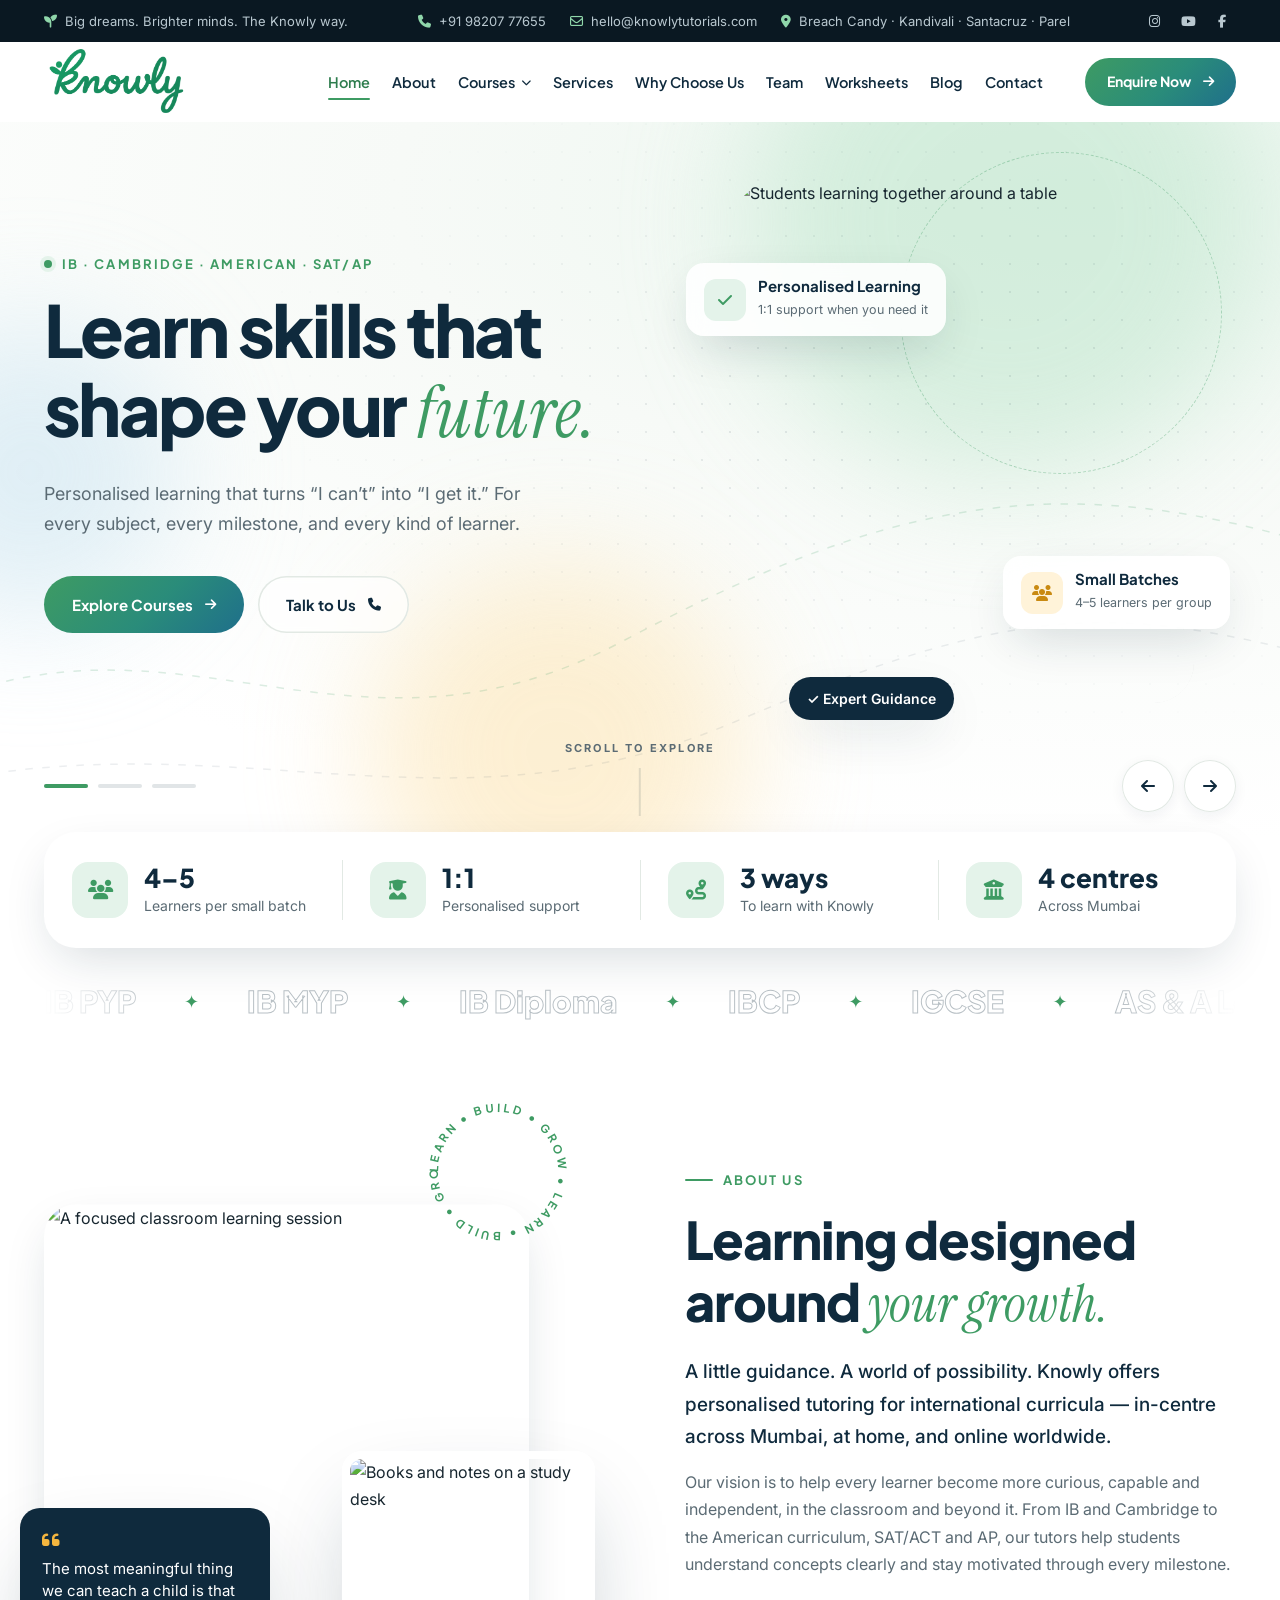
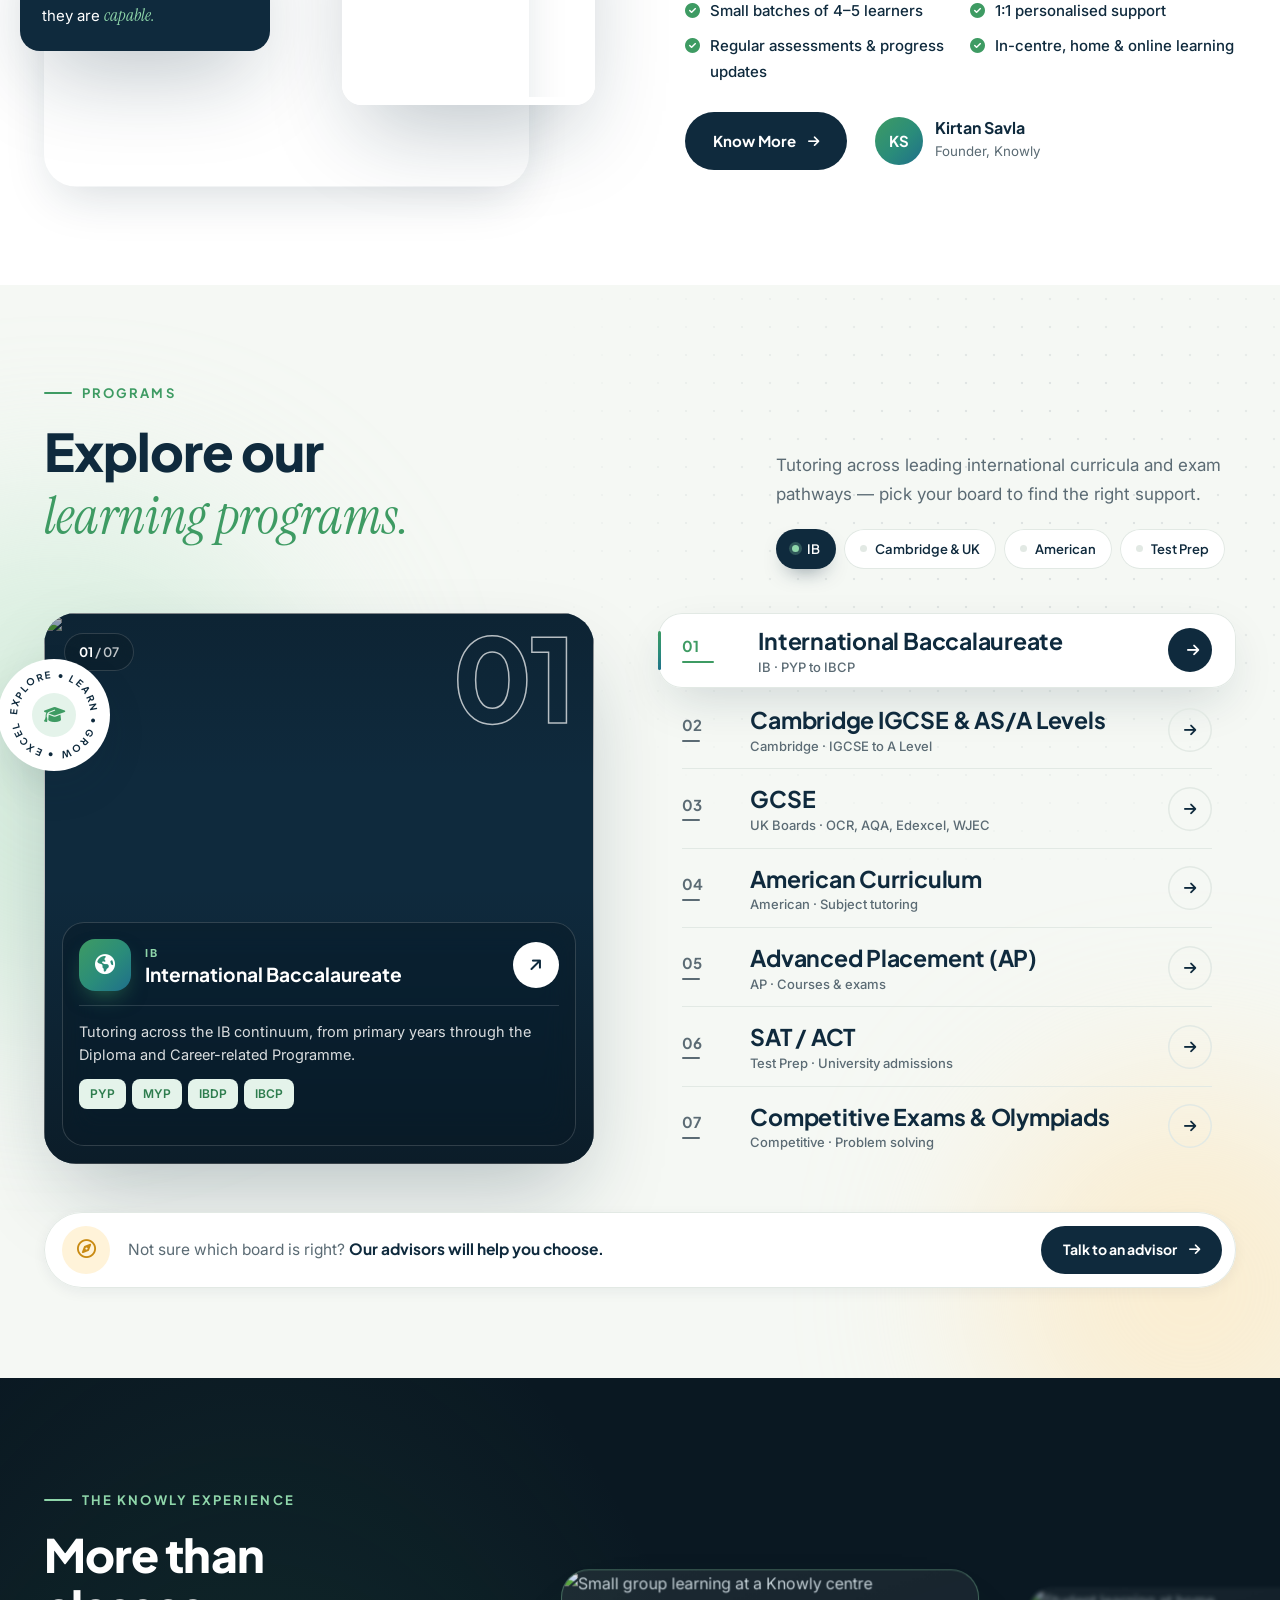
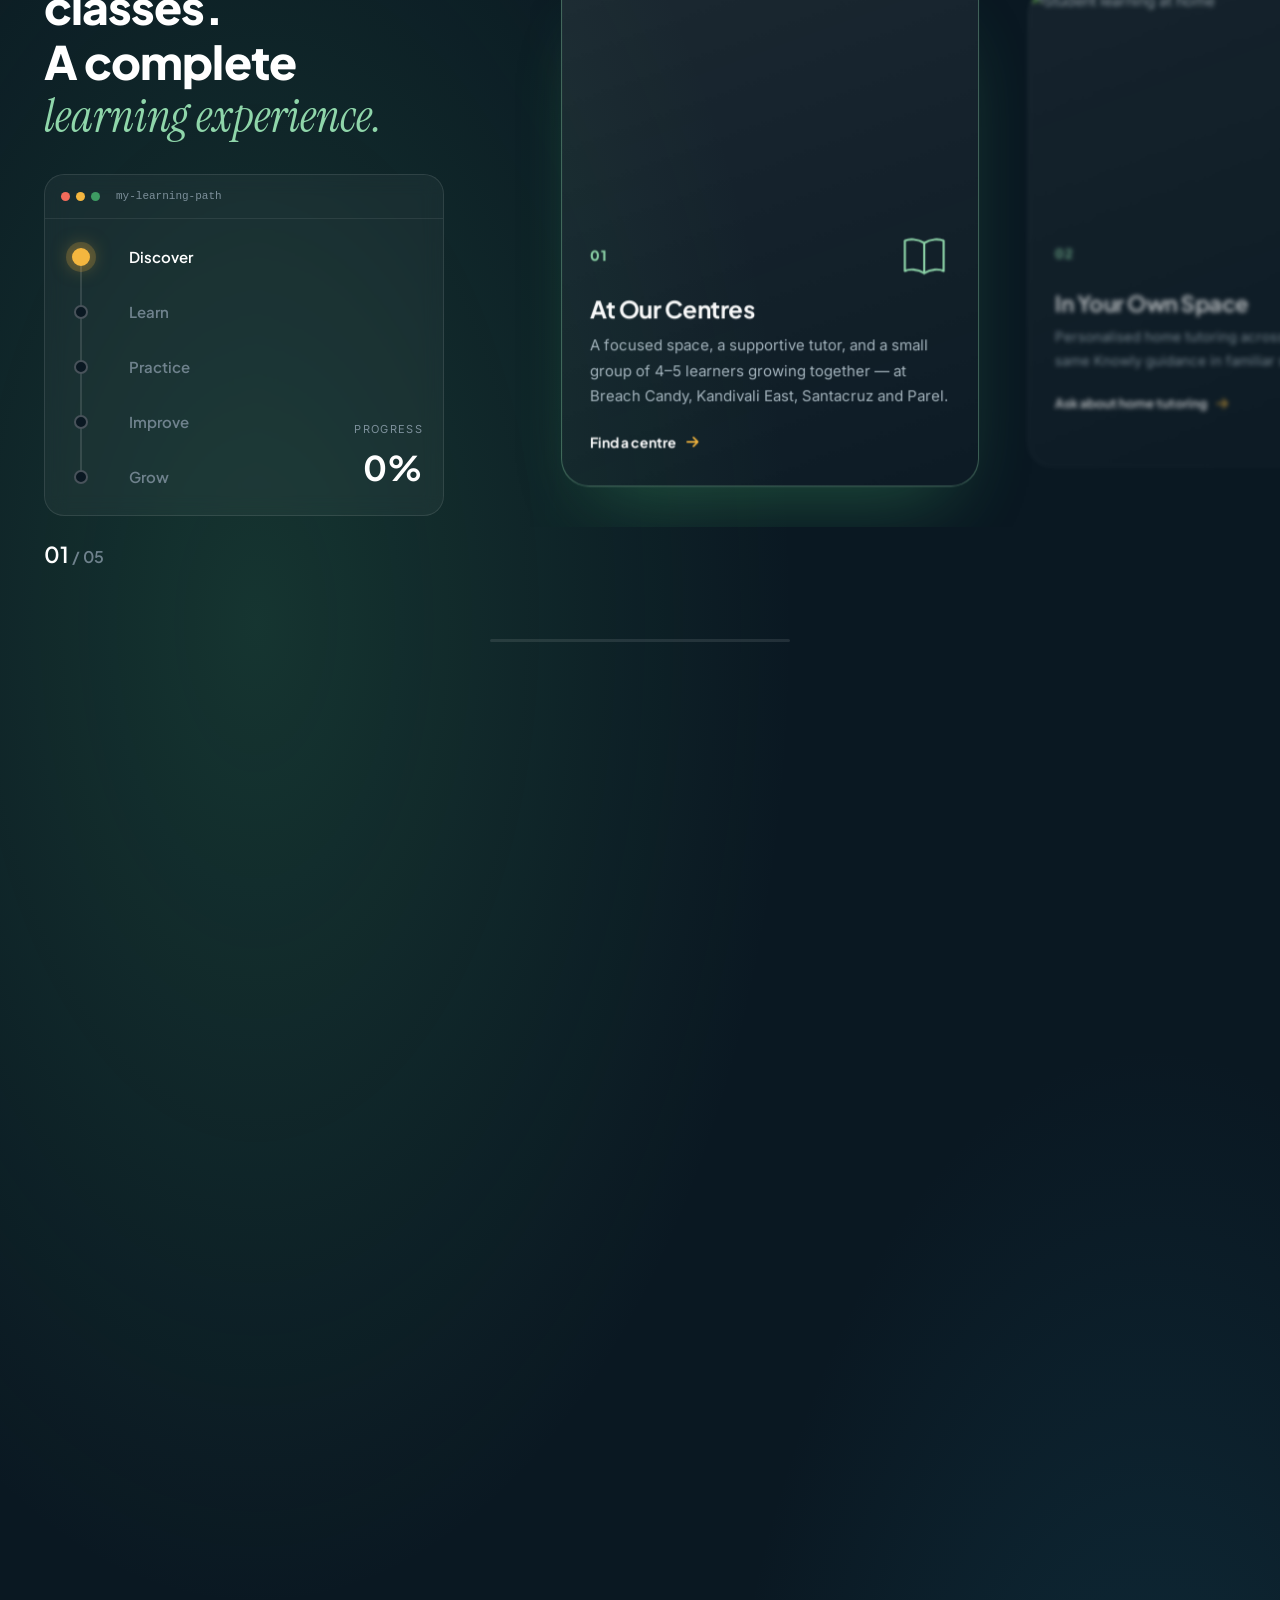
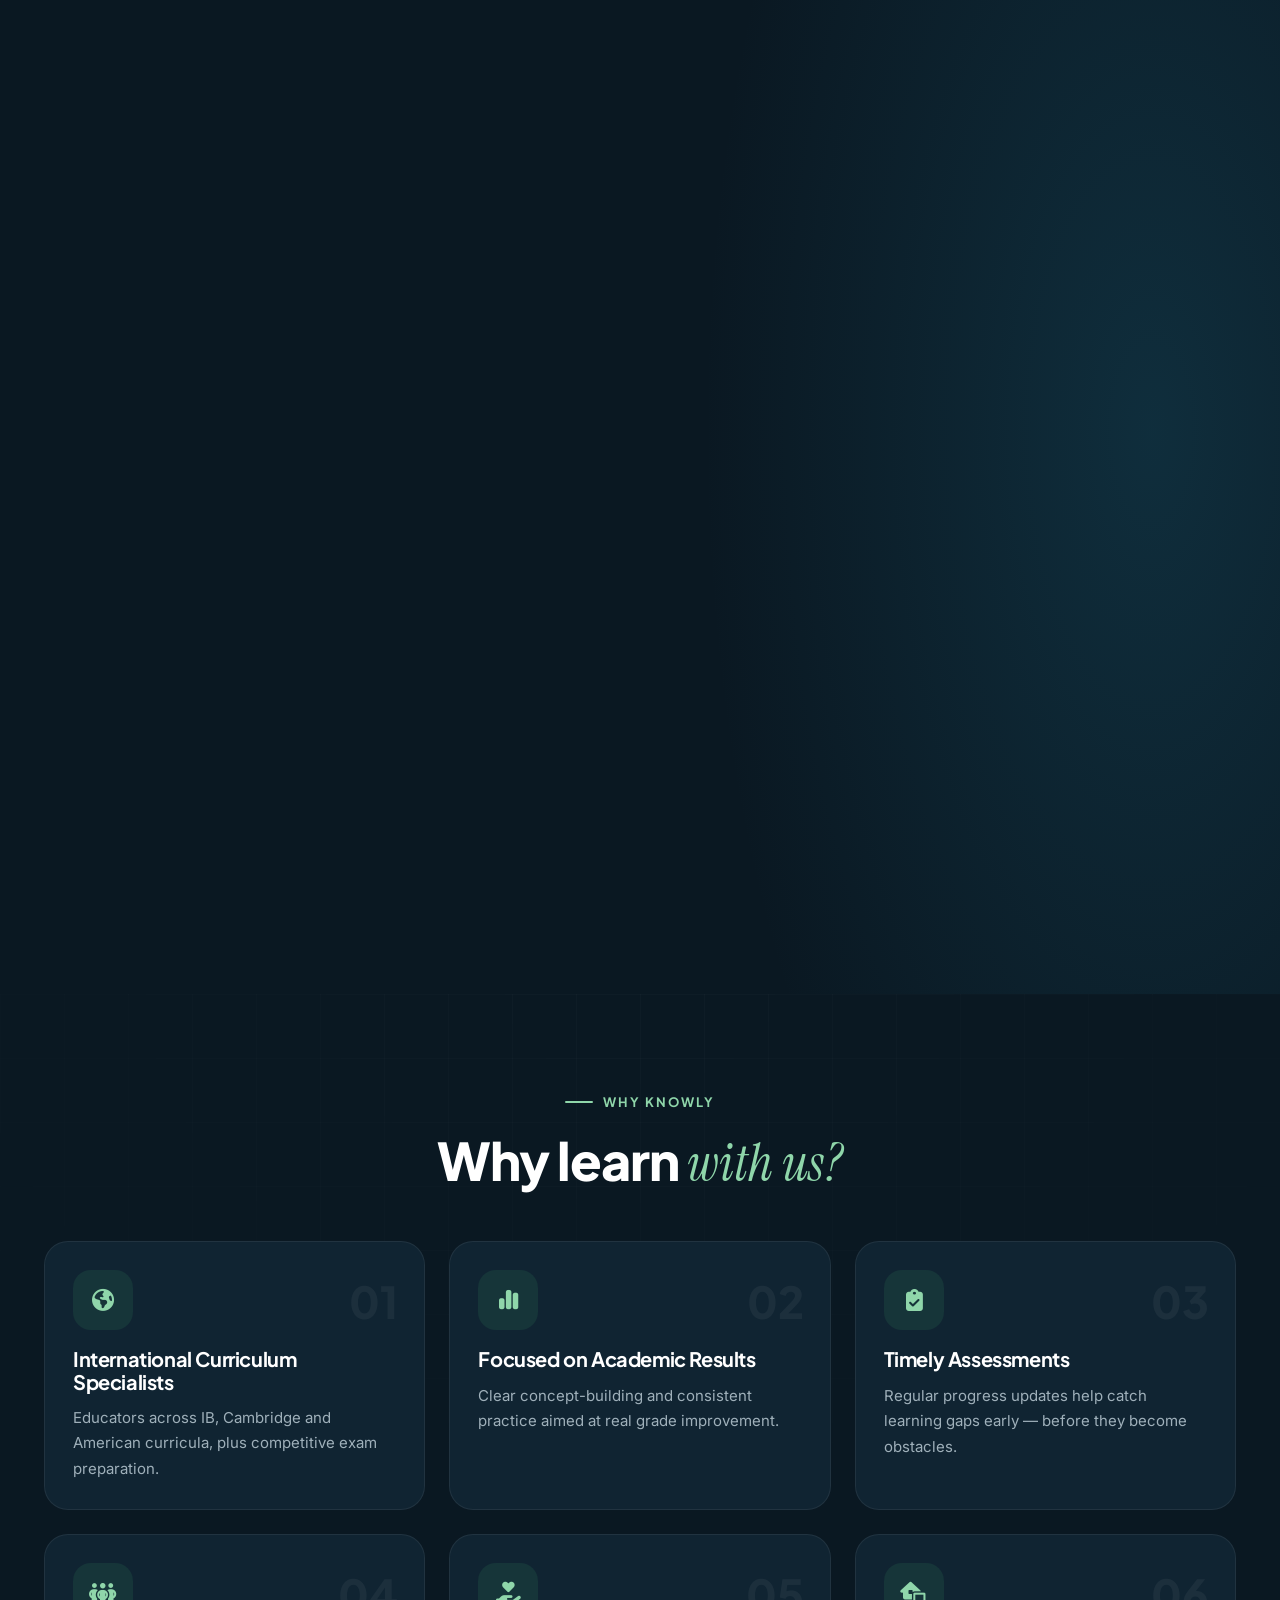
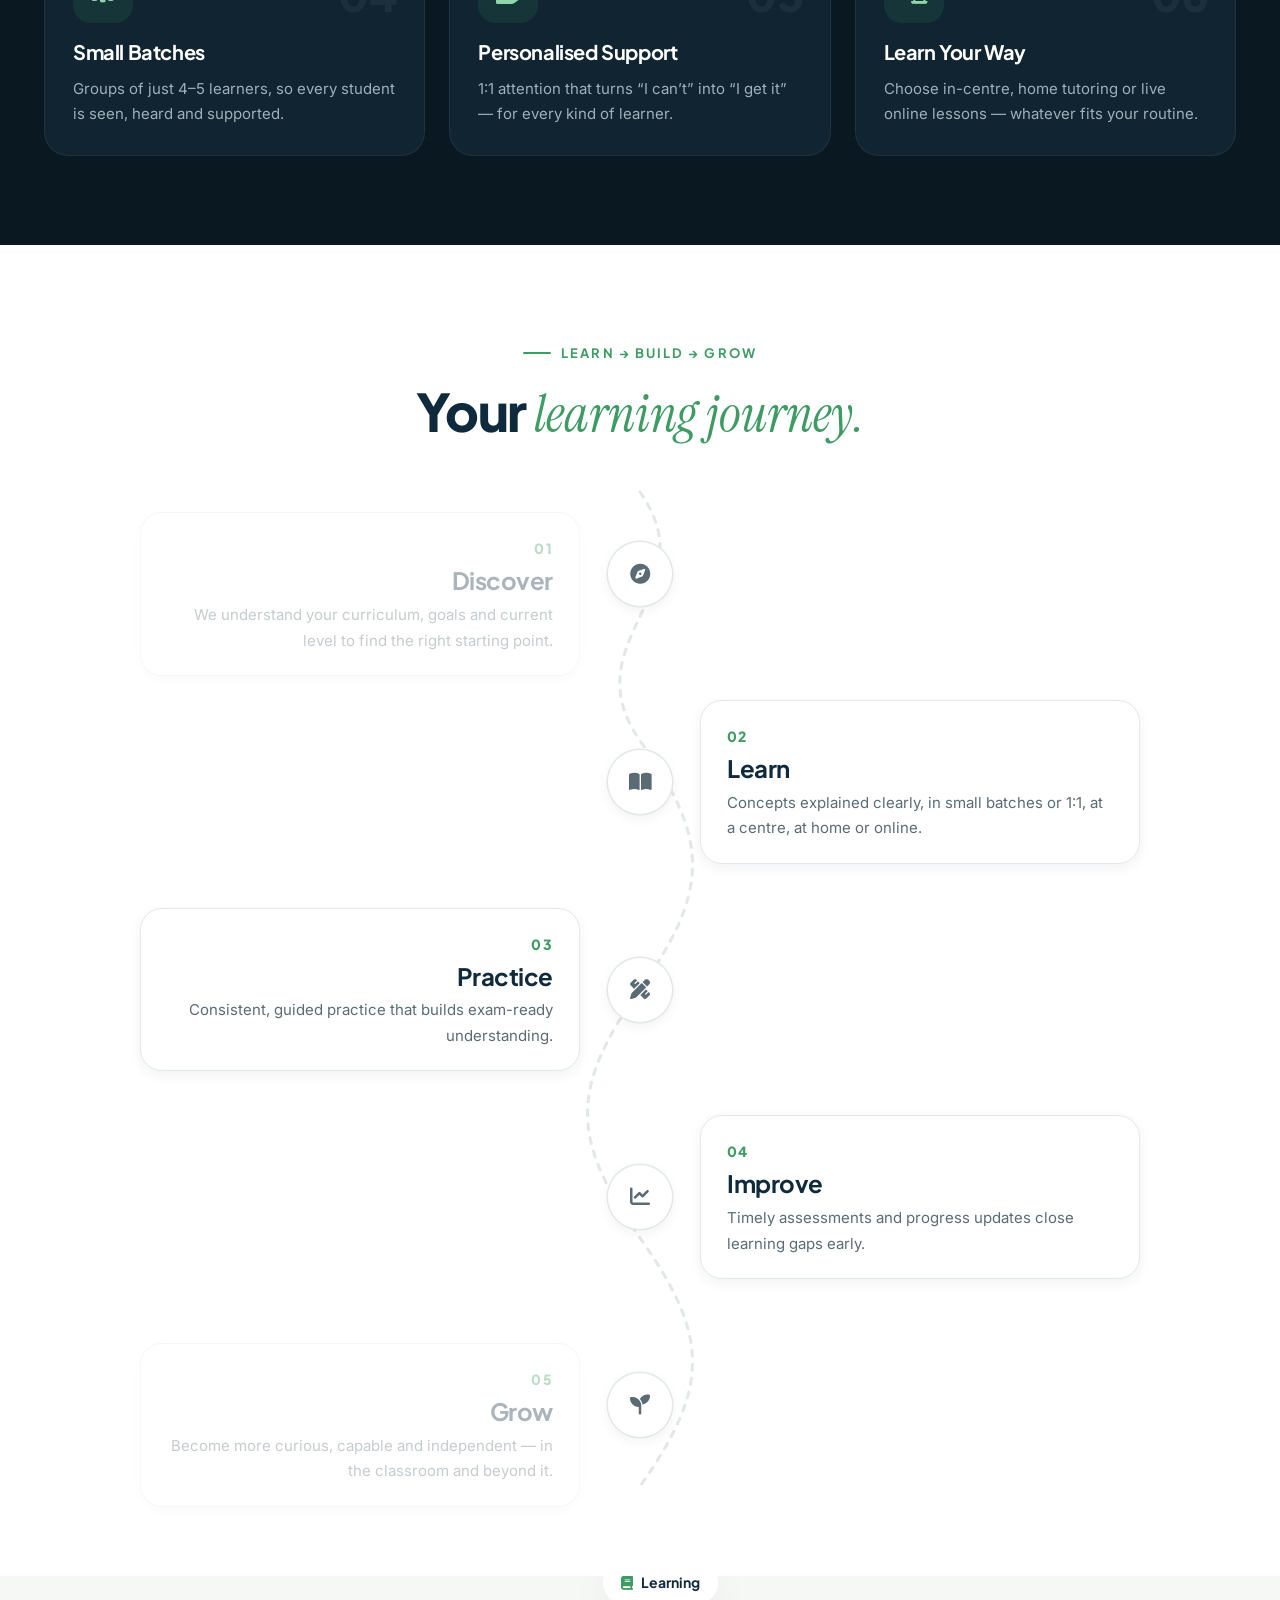
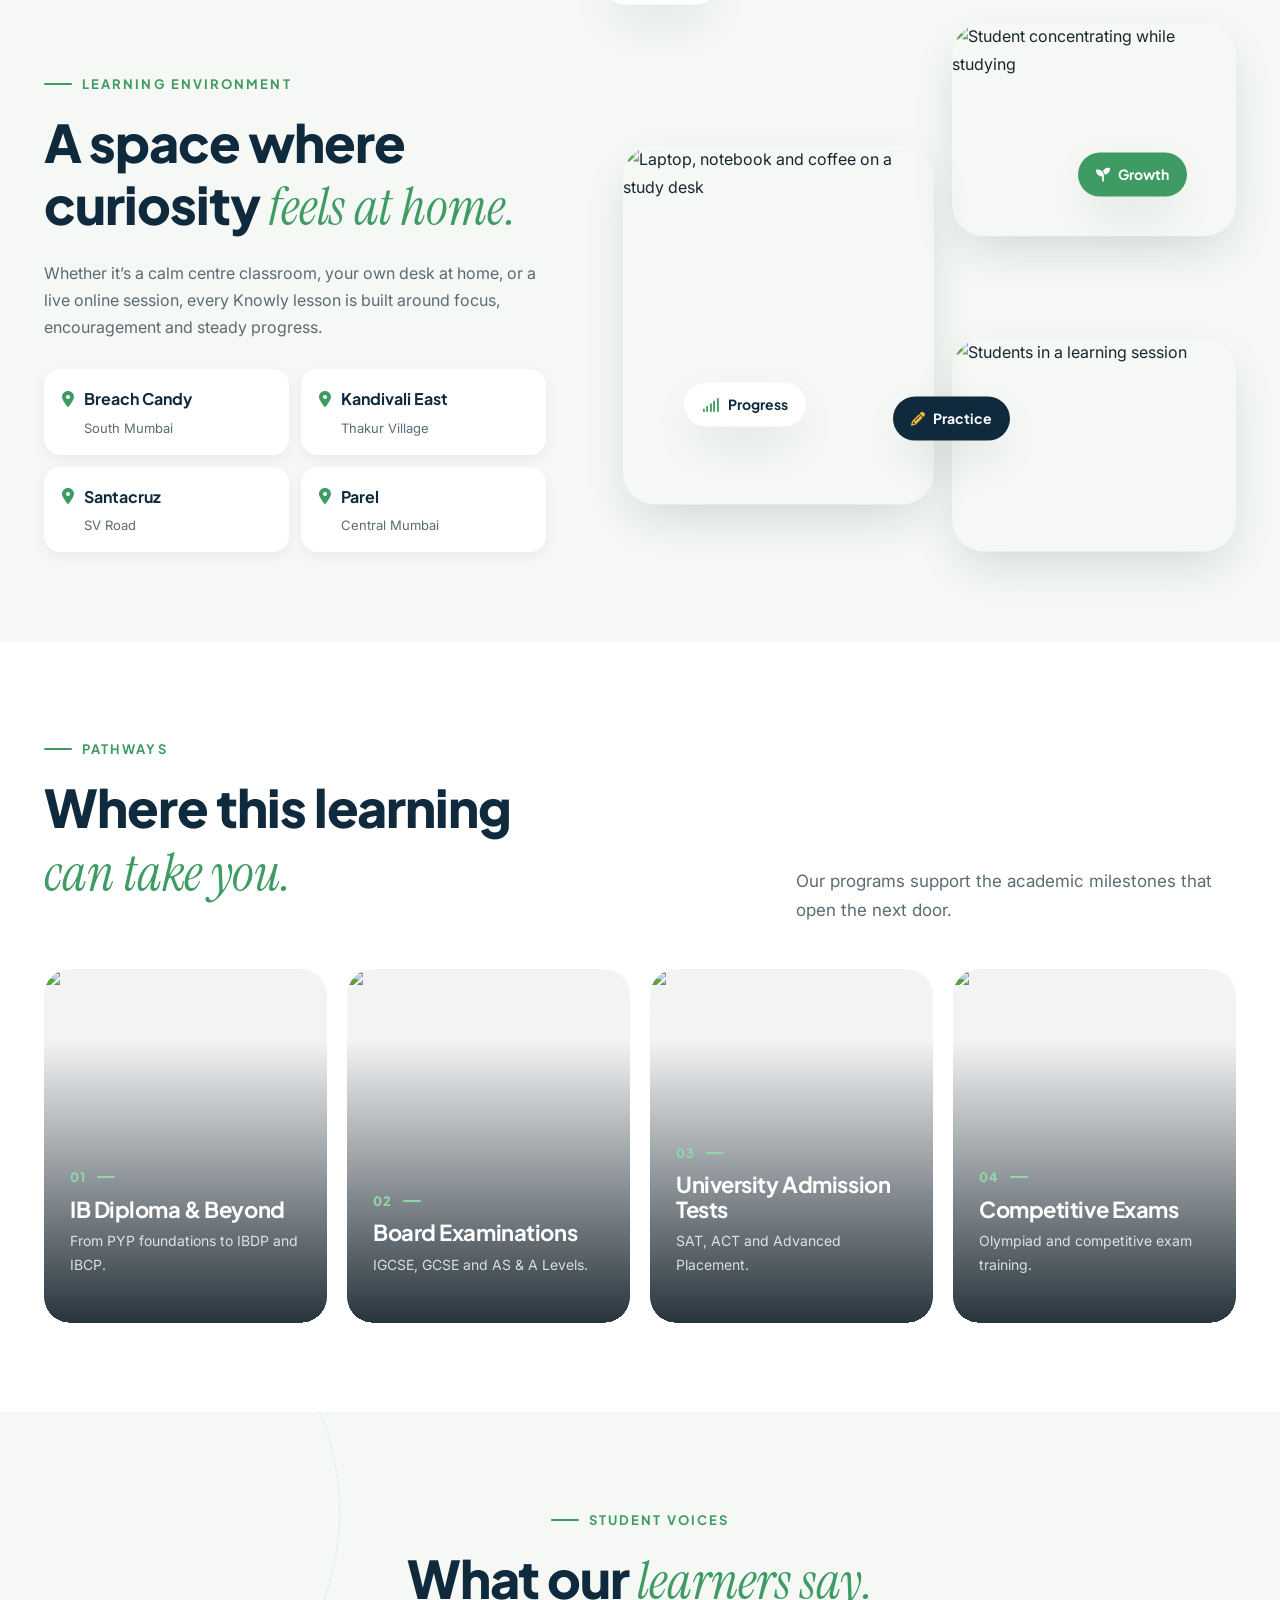
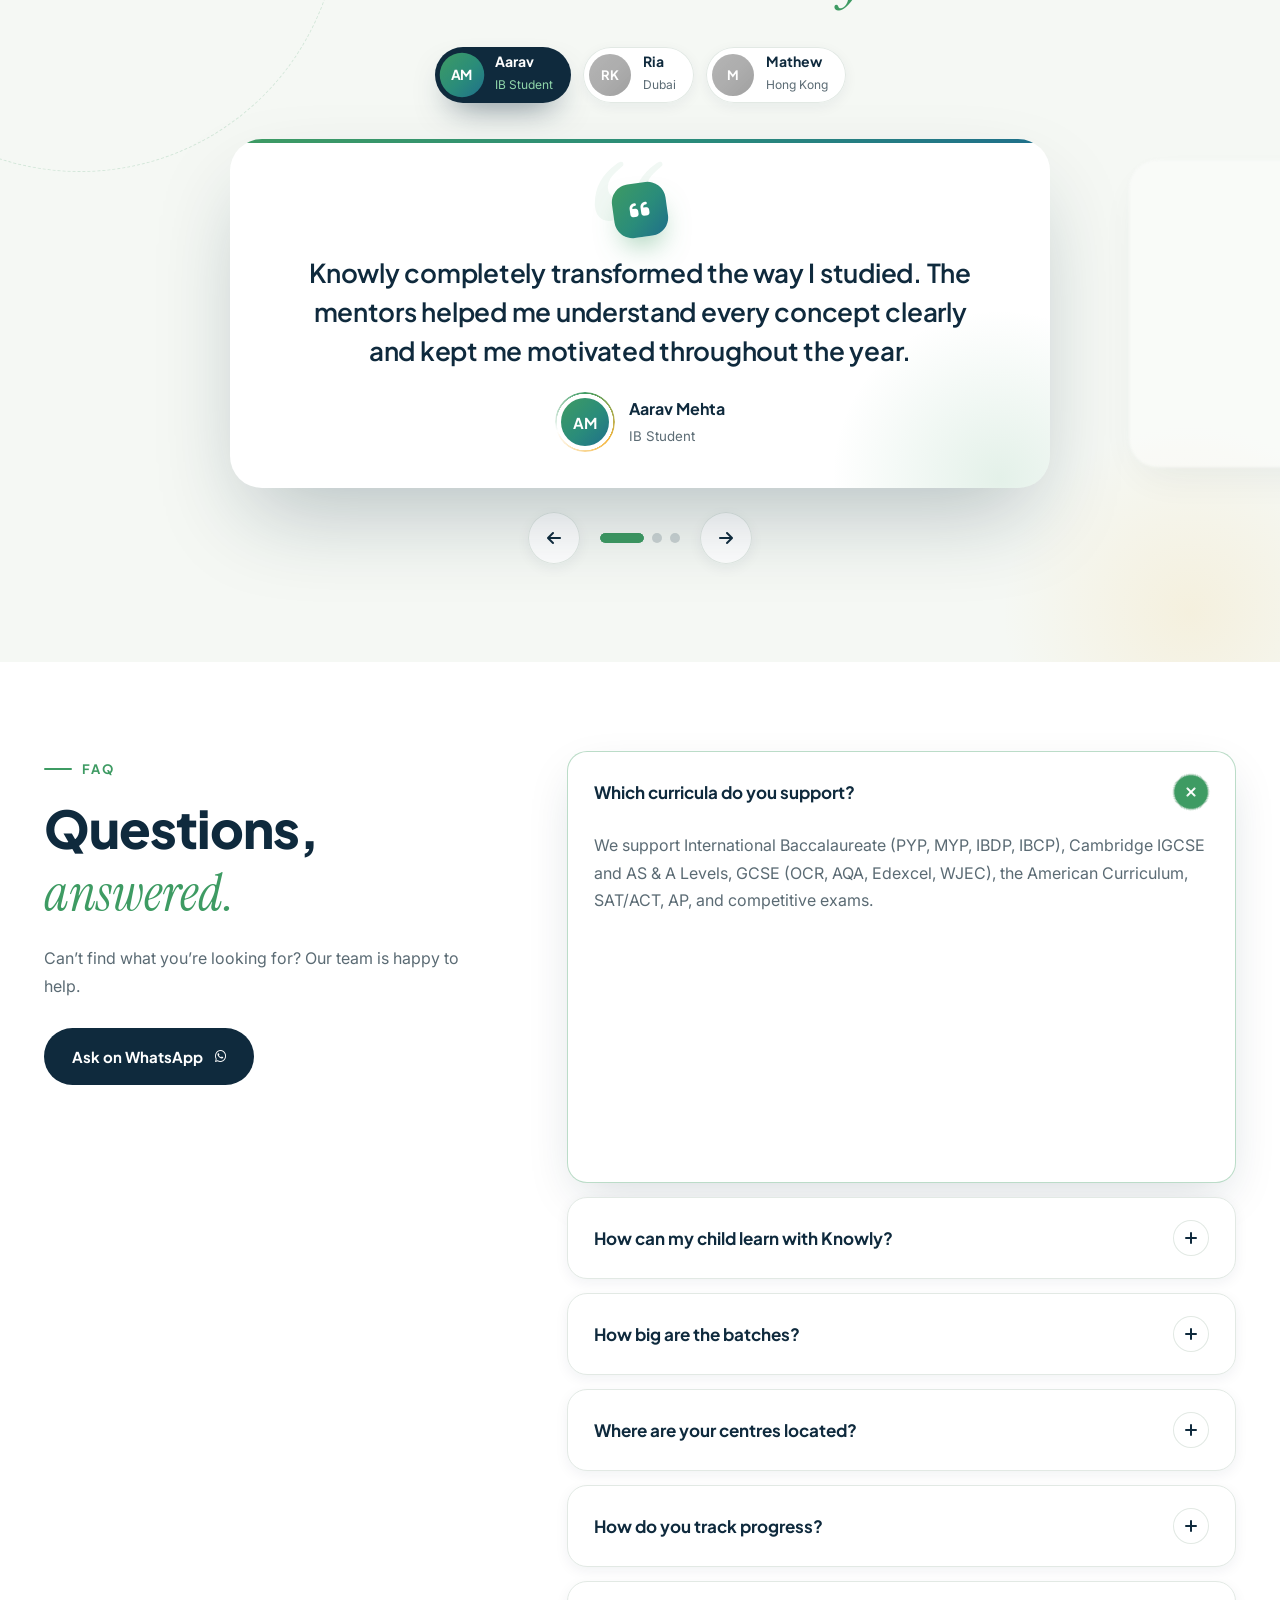
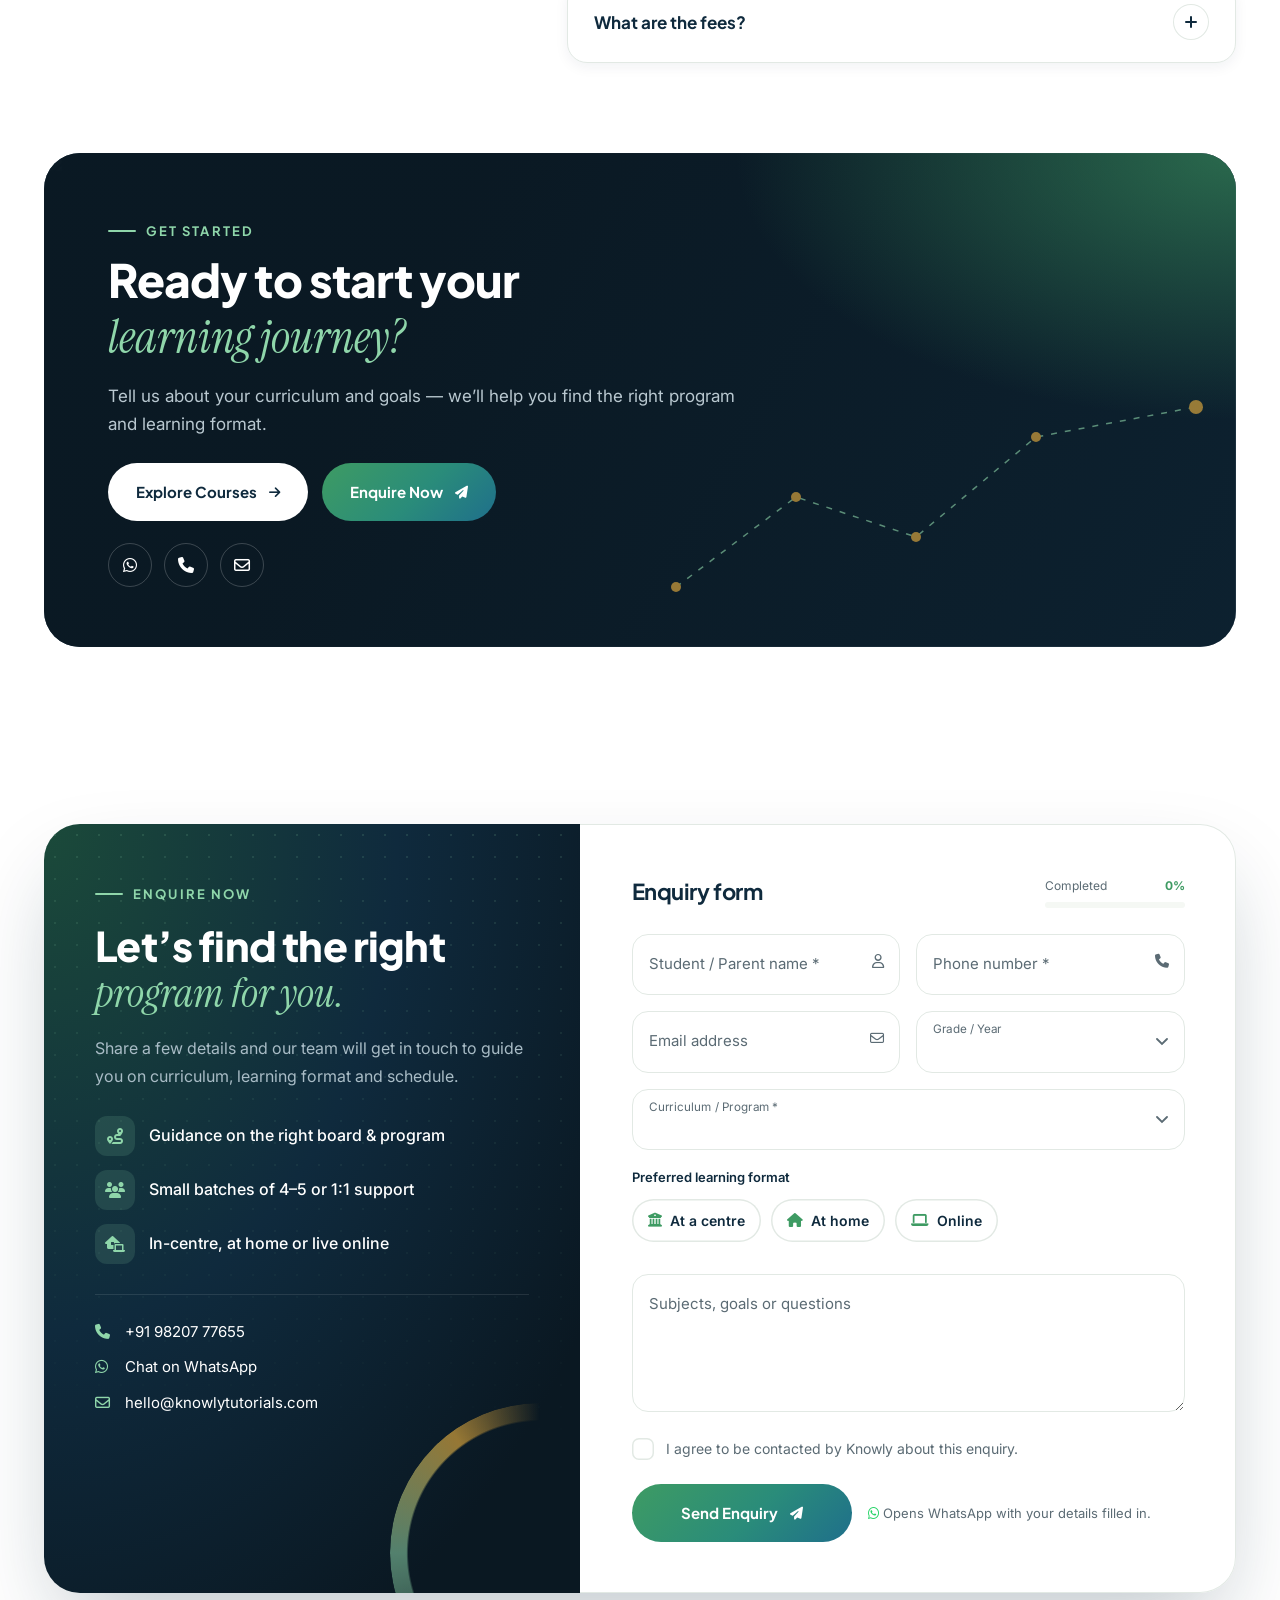
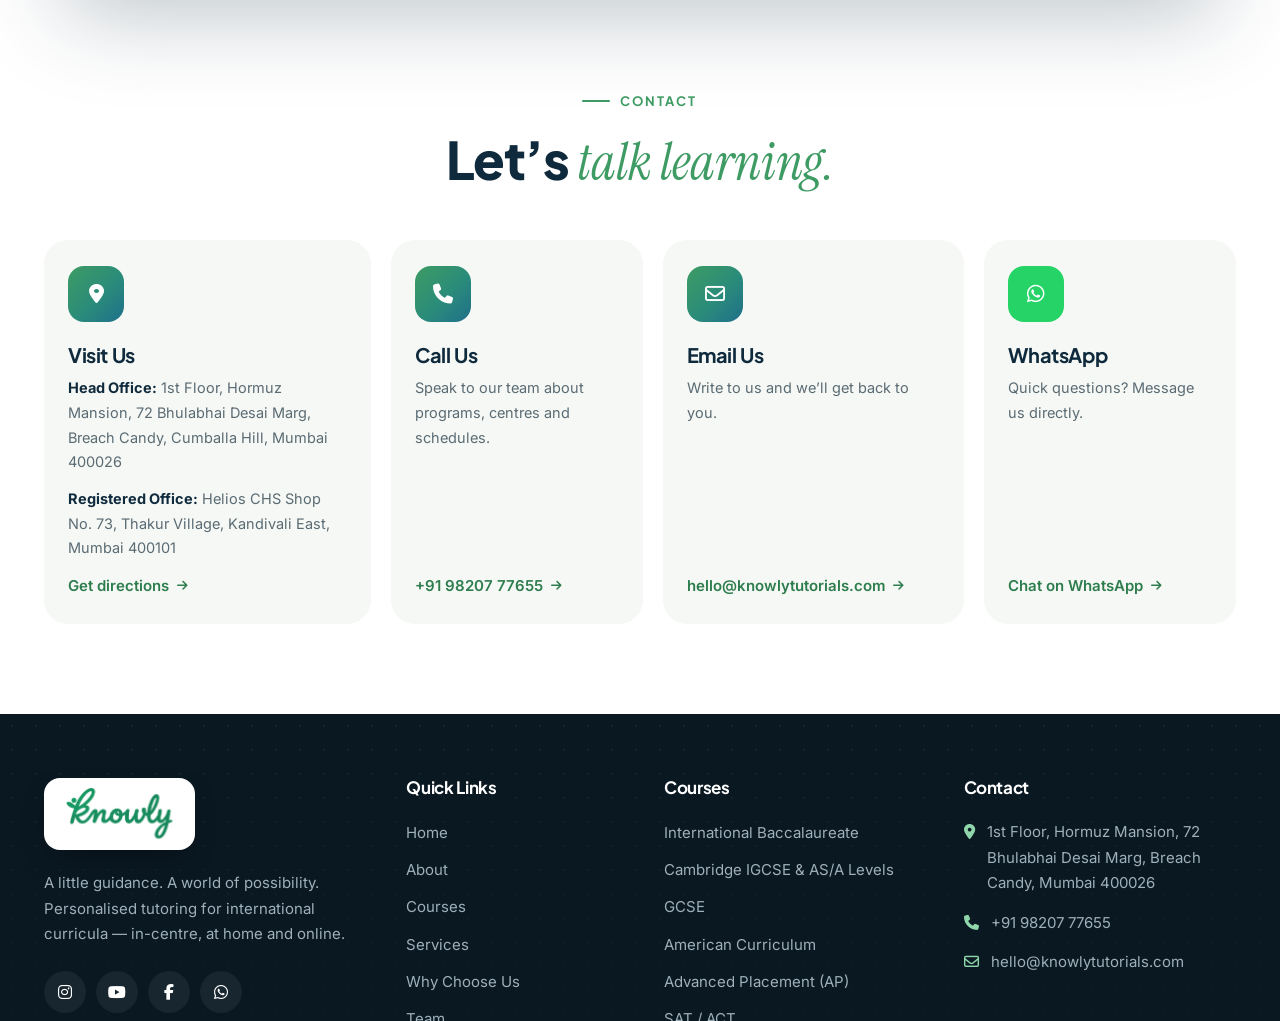
==== commit 4db9f4d5: "Add files via upload chnages" ====
--- a/index.html
+++ b/index.html
@@ -97,29 +97,33 @@
     ========================= -->
     <header class="header" id="header">
         <div class="container header__inner">
-            <a href="#home" class="logo" aria-label="Knowly Tutorials — Home">
-                <img class="logo__img" src="assets/images/logo1.png" alt="Knowly logo" width="145" height="66" decoding="async" fetchpriority="high">            </a>
+            <a href="index.html" class="logo" aria-label="Knowly Tutorials — Home">
+                <img class="logo__img" src="assets/images/logo1.png" alt="Knowly logo" width="145" height="66" decoding="async" fetchpriority="high">
+            </a>
 
             <nav class="nav" aria-label="Primary">
                 <ul class="nav__list">
-                    <li><a href="#home" class="nav__link is-active">Home</a></li>
-                    <li><a href="#about" class="nav__link">About</a></li>
+                    <li><a href="index.html" class="nav__link is-active" aria-current="page">Home</a></li>
+                    <li><a href="about.html" class="nav__link">About</a></li>
                     <li class="nav__has-drop">
-                        <a href="#courses" class="nav__link">Courses <i class="fa-solid fa-chevron-down" aria-hidden="true"></i></a>
+                        <a href="courses.html" class="nav__link">Courses <i class="fa-solid fa-chevron-down" aria-hidden="true"></i></a>
                         <ul class="nav__drop">
-                            <li><a href="#courses" data-filter-link="ib">International Baccalaureate</a></li>
-                            <li><a href="#courses" data-filter-link="cambridge">Cambridge &amp; UK Boards</a></li>
-                            <li><a href="#courses" data-filter-link="american">American Curriculum</a></li>
-                            <li><a href="#courses" data-filter-link="test">Test Prep &amp; Competitive</a></li>
+                            <li><a href="courses.html#ib">International Baccalaureate</a></li>
+                            <li><a href="courses.html#cambridge">Cambridge &amp; UK Boards</a></li>
+                            <li><a href="courses.html#american">American Curriculum</a></li>
+                            <li><a href="courses.html#test">Test Prep &amp; Competitive</a></li>
                         </ul>
                     </li>
-                    <li><a href="#services" class="nav__link">Services</a></li>
-                    <li><a href="#why" class="nav__link">Why Choose Us</a></li>
-                    <li><a href="#contact" class="nav__link">Contact</a></li>
+                    <li><a href="services.html" class="nav__link">Services</a></li>
+                    <li><a href="why-choose-us.html" class="nav__link">Why Choose Us</a></li>
+                    <li><a href="team.html" class="nav__link">Team</a></li>
+                    <li><a href="worksheets.html" class="nav__link">Worksheets</a></li>
+                    <li><a href="blog.html" class="nav__link">Blog</a></li>
+                    <li><a href="contact.html" class="nav__link">Contact</a></li>
                 </ul>
             </nav>
 
-            <a href="#contact" class="btn btn--primary btn--sm header__cta" data-cursor="Enquire">
+            <a href="#enquiry" class="btn btn--primary btn--sm header__cta" data-cursor="Enquire">
                 <span>Enquire Now</span><i class="fa-solid fa-arrow-right" aria-hidden="true"></i>
             </a>
 
@@ -135,26 +139,31 @@
     <div class="drawer-overlay" id="drawerOverlay" hidden></div>
     <aside class="drawer" id="drawer" aria-label="Mobile menu" aria-hidden="true">
         <div class="drawer__head">
-            <img class="logo__img" src="assets/images/logo1.png" alt="Knowly" width="97" height="44">            <button class="drawer__close" id="drawerClose" aria-label="Close menu"><i class="fa-solid fa-xmark"></i></button>
+            <img class="logo__img" src="assets/images/logo1.png" alt="Knowly" width="97" height="44">
+            <button class="drawer__close" id="drawerClose" aria-label="Close menu"><i class="fa-solid fa-xmark"></i></button>
         </div>
         <ul class="drawer__list">
-            <li><a href="#home">Home</a></li>
-            <li><a href="#about">About</a></li>
+            <li><a href="index.html" aria-current="page">Home</a></li>
+            <li><a href="about.html">About</a></li>
             <li class="drawer__acc">
-                <button class="drawer__acc-btn" aria-expanded="false">Courses <i class="fa-solid fa-plus" aria-hidden="true"></i></button>
+                <button class="drawer__acc-btn" aria-expanded="false">Courses<i class="fa-solid fa-plus" aria-hidden="true"></i></button>
                 <ul class="drawer__sub">
-                    <li><a href="#courses" data-filter-link="ib">International Baccalaureate</a></li>
-                    <li><a href="#courses" data-filter-link="cambridge">Cambridge &amp; UK Boards</a></li>
-                    <li><a href="#courses" data-filter-link="american">American Curriculum</a></li>
-                    <li><a href="#courses" data-filter-link="test">Test Prep &amp; Competitive</a></li>
+                    <li><a href="courses.html">All Programs</a></li>
+                    <li><a href="courses.html#ib">International Baccalaureate</a></li>
+                    <li><a href="courses.html#cambridge">Cambridge &amp; UK Boards</a></li>
+                    <li><a href="courses.html#american">American Curriculum</a></li>
+                    <li><a href="courses.html#test">Test Prep &amp; Competitive</a></li>
                 </ul>
             </li>
-            <li><a href="#services">Services</a></li>
-            <li><a href="#why">Why Choose Us</a></li>
-            <li><a href="#contact">Contact</a></li>
+            <li><a href="services.html">Services</a></li>
+            <li><a href="why-choose-us.html">Why Choose Us</a></li>
+            <li><a href="team.html">Team</a></li>
+            <li><a href="worksheets.html">Worksheets</a></li>
+            <li><a href="blog.html">Blog</a></li>
+            <li><a href="contact.html">Contact</a></li>
         </ul>
         <div class="drawer__foot">
-            <a href="#contact" class="btn btn--primary btn--block"><span>Enquire Now</span><i class="fa-solid fa-arrow-right"></i></a>
+            <a href="#enquiry" class="btn btn--primary btn--block"><span>Enquire Now</span><i class="fa-solid fa-arrow-right"></i></a>
             <a href="tel:+919820777655" class="drawer__contact"><i class="fa-solid fa-phone"></i> +91 98207 77655</a>
             <a href="mailto:hello@knowlytutorials.com" class="drawer__contact"><i class="fa-regular fa-envelope"></i> hello@knowlytutorials.com</a>
         </div>
@@ -258,7 +267,7 @@
                                 </h2>
                                 <p class="hero__text">Learn at our Mumbai centres, in your own space with home tutoring, or beyond boundaries with live online lessons.</p>
                                 <div class="hero__ctas">
-                                    <a href="#contact" class="btn btn--primary" data-cursor="Start"><span>Start Learning</span><i class="fa-solid fa-arrow-right"></i></a>
+                                    <a href="#enquiry" class="btn btn--primary" data-cursor="Start"><span>Start Learning</span><i class="fa-solid fa-arrow-right"></i></a>
                                     <a href="#services" class="btn btn--ghost"><span>How We Teach</span><i class="fa-solid fa-arrow-down"></i></a>
                                 </div>
                             </div>
@@ -433,7 +442,7 @@
                                         <small>IB</small>
                                         <strong>International Baccalaureate</strong>
                                     </div>
-                                    <a href="#contact" class="prog__info-go" tabindex="-1" data-cursor="Enquire"><i class="fa-solid fa-arrow-right"></i></a>
+                                    <a href="#enquiry" class="prog__info-go" tabindex="-1" data-cursor="Enquire"><i class="fa-solid fa-arrow-right"></i></a>
                                 </div>
                                 <div class="prog__info-more">
                                     <p class="prog__info-desc">Tutoring across the IB continuum, from primary years through the Diploma and Career-related Programme.</p>
@@ -466,7 +475,7 @@
                                     <img class="prog__thumb" src="assets/images/program-ib-mobile.jpg" data-fallback="https://images.unsplash.com/photo-1503676260728-1c00da094a0b?fm=webp&fit=crop&w=800&h=450&q=72" alt="International Baccalaureate learning" width="800" height="450" loading="lazy">
                                     <p>Tutoring across the IB continuum, from primary years through the Diploma and Career-related Programme.</p>
                                     <ul class="tags"><li>PYP</li><li>MYP</li><li>IBDP</li><li>IBCP</li></ul>
-                                    <a href="#contact" class="prog__link">Enquire about IB <i class="fa-solid fa-arrow-right"></i></a>
+                                    <a href="#enquiry" class="prog__link" data-enquire="IB">Enquire about IB<i class="fa-solid fa-arrow-right"></i></a>
                                 </div></div>
                             </div>
                             <span class="prog__timer" aria-hidden="true"></span>
@@ -485,7 +494,7 @@
                                     <img class="prog__thumb" src="assets/images/program-cambridge-mobile.jpg" data-fallback="https://images.unsplash.com/photo-1434030216411-0b793f4b4173?fm=webp&fit=crop&w=800&h=450&q=72" alt="Cambridge IGCSE study notes" width="800" height="450" loading="lazy">
                                     <p>Structured support for Cambridge learners through IGCSE and on to AS &amp; A Level examinations.</p>
                                     <ul class="tags"><li>IGCSE</li><li>AS Level</li><li>A Level</li></ul>
-                                    <a href="#contact" class="prog__link">Enquire about Cambridge <i class="fa-solid fa-arrow-right"></i></a>
+                                    <a href="#enquiry" class="prog__link" data-enquire="Cambridge IGCSE &amp; AS/A Levels">Enquire about Cambridge<i class="fa-solid fa-arrow-right"></i></a>
                                 </div></div>
                             </div>
                             <span class="prog__timer" aria-hidden="true"></span>
@@ -504,7 +513,7 @@
                                     <img class="prog__thumb" src="assets/images/program-gcse-mobile.jpg" data-fallback="https://images.unsplash.com/photo-1497633762265-9d179a990aa6?fm=webp&fit=crop&w=800&h=450&q=72" alt="Stack of books for GCSE study" width="800" height="450" loading="lazy">
                                     <p>Board-specific guidance for GCSE students preparing with the major UK exam boards.</p>
                                     <ul class="tags"><li>OCR</li><li>AQA</li><li>Edexcel</li><li>WJEC</li></ul>
-                                    <a href="#contact" class="prog__link">Enquire about GCSE <i class="fa-solid fa-arrow-right"></i></a>
+                                    <a href="#enquiry" class="prog__link" data-enquire="GCSE">Enquire about GCSE<i class="fa-solid fa-arrow-right"></i></a>
                                 </div></div>
                             </div>
                             <span class="prog__timer" aria-hidden="true"></span>
@@ -523,7 +532,7 @@
                                     <img class="prog__thumb" src="assets/images/program-american-mobile.jpg" data-fallback="https://images.unsplash.com/photo-1541339907198-e08756dedf3f?fm=webp&fit=crop&w=800&h=450&q=72" alt="University campus representing American curriculum" width="800" height="450" loading="lazy">
                                     <p>Subject tutoring for students following the American curriculum. <span class="placeholder-note">Grade levels to be added.</span></p>
                                     <ul class="tags"><li>Subject Tutoring</li></ul>
-                                    <a href="#contact" class="prog__link">Enquire about American Curriculum <i class="fa-solid fa-arrow-right"></i></a>
+                                    <a href="#enquiry" class="prog__link" data-enquire="American Curriculum">Enquire about American Curriculum<i class="fa-solid fa-arrow-right"></i></a>
                                 </div></div>
                             </div>
                             <span class="prog__timer" aria-hidden="true"></span>
@@ -542,7 +551,7 @@
                                     <img class="prog__thumb" src="assets/images/program-ap-mobile.jpg" data-fallback="https://images.unsplash.com/photo-1532094349884-543bc11b234d?fm=webp&fit=crop&w=800&h=450&q=72" alt="Science experiment representing AP subjects" width="800" height="450" loading="lazy">
                                     <p>Focused preparation for AP courses and exams. <span class="placeholder-note">Subject list to be added.</span></p>
                                     <ul class="tags"><li>AP Exams</li></ul>
-                                    <a href="#contact" class="prog__link">Enquire about AP <i class="fa-solid fa-arrow-right"></i></a>
+                                    <a href="#enquiry" class="prog__link" data-enquire="Advanced Placement (AP)">Enquire about AP<i class="fa-solid fa-arrow-right"></i></a>
                                 </div></div>
                             </div>
                             <span class="prog__timer" aria-hidden="true"></span>
@@ -561,7 +570,7 @@
                                     <img class="prog__thumb" src="assets/images/program-sat-act-mobile.jpg" data-fallback="https://images.unsplash.com/photo-1635070041078-e363dbe005cb?fm=webp&fit=crop&w=800&h=450&q=72" alt="Maths formulas on a chalkboard for SAT and ACT prep" width="800" height="450" loading="lazy">
                                     <p>Preparation for the SAT and ACT standardised tests used in university admissions.</p>
                                     <ul class="tags"><li>SAT</li><li>ACT</li></ul>
-                                    <a href="#contact" class="prog__link">Enquire about SAT / ACT <i class="fa-solid fa-arrow-right"></i></a>
+                                    <a href="#enquiry" class="prog__link" data-enquire="SAT / ACT">Enquire about SAT / ACT<i class="fa-solid fa-arrow-right"></i></a>
                                 </div></div>
                             </div>
                             <span class="prog__timer" aria-hidden="true"></span>
@@ -580,7 +589,7 @@
                                     <img class="prog__thumb" src="assets/images/program-olympiad-mobile.jpg" data-fallback="https://images.unsplash.com/photo-1596495578065-6e0763fa1178?fm=webp&fit=crop&w=800&h=450&q=72" alt="Problem solving for competitive exams and Olympiads" width="800" height="450" loading="lazy">
                                     <p>Training for competitive exams and Olympiad-style problem solving. <span class="placeholder-note">Exam list to be added.</span></p>
                                     <ul class="tags"><li>Olympiad</li><li>Competitive</li></ul>
-                                    <a href="#contact" class="prog__link">Enquire about Olympiads <i class="fa-solid fa-arrow-right"></i></a>
+                                    <a href="#enquiry" class="prog__link" data-enquire="Competitive Exams &amp; Olympiads">Enquire about Olympiads<i class="fa-solid fa-arrow-right"></i></a>
                                 </div></div>
                             </div>
                             <span class="prog__timer" aria-hidden="true"></span>
@@ -591,7 +600,7 @@
                 <div class="prog__cta" data-aos="fade-up">
                     <span class="prog__cta-icon" aria-hidden="true"><i class="fa-regular fa-compass"></i></span>
                     <p>Not sure which board is right? <strong>Our advisors will help you choose.</strong></p>
-                    <a href="#contact" class="btn btn--dark btn--sm" data-cursor="Talk"><span>Talk to an advisor</span><i class="fa-solid fa-arrow-right"></i></a>
+                    <a href="#enquiry" class="btn btn--dark btn--sm" data-cursor="Talk"><span>Talk to an advisor</span><i class="fa-solid fa-arrow-right"></i></a>
                 </div>
             </div>
         </section>
@@ -1066,7 +1075,7 @@
                         <p>Tell us about your curriculum and goals — we’ll help you find the right program and learning format.</p>
                         <div class="cta__btns">
                             <a href="#courses" class="btn btn--light"><span>Explore Courses</span><i class="fa-solid fa-arrow-right"></i></a>
-                            <a href="#contact" class="btn btn--primary"><span>Enquire Now</span><i class="fa-solid fa-paper-plane"></i></a>
+                            <a href="#enquiry" class="btn btn--primary"><span>Enquire Now</span><i class="fa-solid fa-paper-plane"></i></a>
                         </div>
                         <div class="cta__quick">
                             <a href="https://wa.me/919820777655" target="_blank" rel="noopener" aria-label="WhatsApp"><i class="fa-brands fa-whatsapp"></i></a>
@@ -1074,6 +1083,132 @@
                             <a href="mailto:hello@knowlytutorials.com" aria-label="Email"><i class="fa-regular fa-envelope"></i></a>
                         </div>
                     </div>
+                </div>
+            </div>
+        </section>
+
+        <!-- =========================
+             ENQUIRY FORM
+        ========================= -->
+        <section class="enquiry section" id="enquiry">
+            <div class="container">
+                <div class="enquiry__wrap" data-aos="fade-up">
+                    <aside class="enquiry__info">
+                        <span class="enquiry__ring" aria-hidden="true"></span>
+                        <span class="eyebrow eyebrow--light">Enquire Now</span>
+                        <h2 class="section-title section-title--light">Let’s find the right <em>program for you.</em></h2>
+                        <p>Share a few details and our team will get in touch to guide you on curriculum, learning format and schedule.</p>
+                        <ul class="enquiry__points">
+                            <li><i class="fa-solid fa-route"></i> Guidance on the right board &amp; program</li>
+                            <li><i class="fa-solid fa-users"></i> Small batches of 4–5 or 1:1 support</li>
+                            <li><i class="fa-solid fa-laptop-house"></i> In-centre, at home or live online</li>
+                        </ul>
+                        <div class="enquiry__quick">
+                            <a href="tel:+919820777655"><i class="fa-solid fa-phone"></i> +91 98207 77655</a>
+                            <a href="https://wa.me/919820777655" target="_blank" rel="noopener"><i class="fa-brands fa-whatsapp"></i> Chat on WhatsApp</a>
+                            <a href="mailto:hello@knowlytutorials.com"><i class="fa-regular fa-envelope"></i> hello@knowlytutorials.com</a>
+                        </div>
+                    </aside>
+
+                    <form class="eform" id="enquiryForm" novalidate>
+                        <div class="eform__head">
+                            <h3>Enquiry form</h3>
+                            <div class="eform__progress" aria-hidden="true"><small>Completed <b>0%</b></small><div class="eform__bar"><span></span></div></div>
+                        </div>
+                        <div class="eform__grid">
+                            <div class="field">
+                                <input id="ef-name" name="name" type="text" placeholder=" " autocomplete="name" required>
+                                <label for="ef-name">Student / Parent name *</label>
+                                <i class="fa-regular fa-user field__icon" aria-hidden="true"></i>
+                                <small class="field__err" aria-live="polite"></small>
+                            </div>
+                            <div class="field">
+                                <input id="ef-phone" name="phone" type="tel" placeholder=" " autocomplete="tel" inputmode="tel" required>
+                                <label for="ef-phone">Phone number *</label>
+                                <i class="fa-solid fa-phone field__icon" aria-hidden="true"></i>
+                                <small class="field__err" aria-live="polite"></small>
+                            </div>
+                            <div class="field">
+                                <input id="ef-email" name="email" type="email" placeholder=" " autocomplete="email">
+                                <label for="ef-email">Email address</label>
+                                <i class="fa-regular fa-envelope field__icon" aria-hidden="true"></i>
+                                <small class="field__err" aria-live="polite"></small>
+                            </div>
+                            <div class="field">
+                                <select id="ef-grade" name="grade">
+                                    <option value="" selected></option>
+                                    <option>Grade 1–5</option>
+                                    <option>Grade 6–8</option>
+                                    <option>Grade 9–10</option>
+                                    <option>Grade 11–12</option>
+                                    <option>Other</option>
+                                </select>
+                                <label for="ef-grade">Grade / Year</label>
+                            </div>
+                            <div class="field eform__full">
+                                <select id="ef-curriculum" name="curriculum" required>
+                                    <option value="" selected></option>
+                                    <option value="IB">International Baccalaureate (PYP / MYP / IBDP / IBCP)</option>
+                                    <option value="Cambridge IGCSE &amp; AS/A Levels">Cambridge IGCSE &amp; AS/A Levels</option>
+                                    <option value="GCSE">GCSE (OCR / AQA / Edexcel / WJEC)</option>
+                                    <option value="American Curriculum">American Curriculum</option>
+                                    <option value="Advanced Placement (AP)">Advanced Placement (AP)</option>
+                                    <option value="SAT / ACT">SAT / ACT</option>
+                                    <option value="Competitive Exams &amp; Olympiads">Competitive Exams &amp; Olympiads</option>
+                                    <option value="Not sure yet">Not sure yet — please guide me</option>
+                                </select>
+                                <label for="ef-curriculum">Curriculum / Program *</label>
+                                <small class="field__err" aria-live="polite"></small>
+                            </div>
+                            <fieldset class="eform__full" style="border:0">
+                                <legend class="chips-label">Preferred learning format</legend>
+                                <div class="chips">
+                                    <label class="chip-opt"><input type="radio" name="mode" value="At a centre"><span><i class="fa-solid fa-building-columns"></i> At a centre</span></label>
+                                    <label class="chip-opt"><input type="radio" name="mode" value="At home"><span><i class="fa-solid fa-house"></i> At home</span></label>
+                                    <label class="chip-opt"><input type="radio" name="mode" value="Online"><span><i class="fa-solid fa-laptop"></i> Online</span></label>
+                                </div>
+                            </fieldset>
+                            <div class="eform__reveal eform__full">
+                                <div>
+                                    <div class="field">
+                                        <select id="ef-centre" name="centre">
+                                            <option value="" selected></option>
+                                            <option>Breach Candy</option>
+                                            <option>Kandivali East</option>
+                                            <option>Santacruz</option>
+                                            <option>Parel</option>
+                                            <option>Not sure</option>
+                                        </select>
+                                        <label for="ef-centre">Preferred centre</label>
+                                    </div>
+                                </div>
+                            </div>
+                            <div class="field eform__full">
+                                <textarea id="ef-message" name="message" placeholder=" " rows="4"></textarea>
+                                <label for="ef-message">Subjects, goals or questions</label>
+                            </div>
+                            <div class="eform__full">
+                                <label class="consent">
+                                    <input type="checkbox" name="consent" required>
+                                    <span class="consent__box"><i class="fa-solid fa-check"></i></span>
+                                    <span>I agree to be contacted by Knowly about this enquiry.</span>
+                                </label>
+                            </div>
+                            <div class="eform__actions eform__full">
+                                <button type="submit" class="btn btn--primary" data-cursor="Send"><span>Send Enquiry</span><i class="fa-solid fa-paper-plane"></i></button>
+                                <small><i class="fa-brands fa-whatsapp"></i> Opens WhatsApp with your details filled in.</small>
+                            </div>
+                        </div>
+
+                        <div class="eform__success" role="status" aria-live="polite">
+                            <div>
+                                <svg viewBox="0 0 100 100" aria-hidden="true"><circle cx="50" cy="50" r="44"/><circle class="tick-ring" cx="50" cy="50" r="44" pathLength="1"/><path class="tick" d="M31 51 L45 64 L70 37" pathLength="1"/></svg>
+                                <h3>Thank you, <span class="eform__who">there</span>!</h3>
+                                <p>Your enquiry is ready in WhatsApp — just press send. Our team will get back to you shortly.</p>
+                                <button type="button" class="btn btn--dark btn--sm eform__again"><span>Send another enquiry</span><i class="fa-solid fa-rotate-left"></i></button>
+                            </div>
+                        </div>
+                    </form>
                 </div>
             </div>
         </section>
@@ -1128,7 +1263,7 @@
         <div class="footer__pattern" aria-hidden="true"></div>
         <div class="container footer__grid">
             <div class="footer__brand">
-                <a href="#home" class="footer__logo" aria-label="Knowly Tutorials — Home"><img src="assets/images/logo1.png" alt="Knowly" width="132" height="60" loading="lazy"></a>
+                <a href="index.html" class="footer__logo" aria-label="Knowly Tutorials — Home"><img src="assets/images/logo1.png" alt="Knowly" width="132" height="60" loading="lazy"></a>
                 <p>A little guidance. A world of possibility. Personalised tutoring for international curricula — in-centre, at home and online.</p>
                 <ul class="footer__social">
                     <li><a href="https://www.instagram.com/knowlylearningcentre/" target="_blank" rel="noopener" aria-label="Instagram"><i class="fa-brands fa-instagram"></i></a></li>
@@ -1140,18 +1275,28 @@
             <div>
                 <h3 class="footer__title">Quick Links</h3>
                 <ul class="footer__links">
-                    <li><a href="#home">Home</a></li>
-                    <li><a href="#about">About</a></li>
-                    <li><a href="#courses">Courses</a></li>
-                    <li><a href="#services">Services</a></li>
-                    <li><a href="#why">Why Choose Us</a></li>
-                    <li><a href="#contact">Contact</a></li>
+                    <li><a href="index.html">Home</a></li>
+                    <li><a href="about.html">About</a></li>
+                    <li><a href="courses.html">Courses</a></li>
+                    <li><a href="services.html">Services</a></li>
+                    <li><a href="why-choose-us.html">Why Choose Us</a></li>
+                    <li><a href="team.html">Team</a></li>
+                    <li><a href="worksheets.html">Worksheets</a></li>
+                    <li><a href="blog.html">Blog</a></li>
+                    <li><a href="contact.html">Contact</a></li>
                 </ul>
             </div>
             <div>
                 <h3 class="footer__title">Courses</h3>
-                <!-- Populated from the program list by script.js -->
-                <ul class="footer__links" id="footerCourses"></ul>
+                <ul class="footer__links" id="footerCourses">
+                    <li><a href="courses.html#ib">International Baccalaureate</a></li>
+                    <li><a href="courses.html#cambridge">Cambridge IGCSE &amp; AS/A Levels</a></li>
+                    <li><a href="courses.html#gcse">GCSE</a></li>
+                    <li><a href="courses.html#american">American Curriculum</a></li>
+                    <li><a href="courses.html#ap">Advanced Placement (AP)</a></li>
+                    <li><a href="courses.html#sat">SAT / ACT</a></li>
+                    <li><a href="courses.html#olympiad">Competitive Exams &amp; Olympiads</a></li>
+                </ul>
             </div>
             <div>
                 <h3 class="footer__title">Contact</h3>
@@ -1163,11 +1308,7 @@
             </div>
         </div>
         <div class="container footer__bottom">
-            <p>© <span id="year">2026</span> Knowly Tutorials. All rights reserved.</p>
-            <p><a href="https://www.mesotek.com/" target="_blank" rel="noopener">
-                Designed by Mesotek
-            </a></p>
-        </div>
+            <p>© <span id="year">2026</span> Knowly Tutorials. All rights reserved.</p>        </div>
     </footer>
 
     <!-- =========================
--- a/assets/style.css
+++ b/assets/style.css
@@ -261,6 +261,7 @@
 .drawer.is-open .drawer__list > li:nth-child(4) { transition-delay: .27s; }
 .drawer.is-open .drawer__list > li:nth-child(5) { transition-delay: .32s; }
 .drawer.is-open .drawer__list > li:nth-child(6) { transition-delay: .37s; }
+.drawer.is-open .drawer__list > li:nth-child(7) { transition-delay: .42s; }
 .drawer__list > li > a, .drawer__acc-btn { display: flex; width: 100%; justify-content: space-between; align-items: center; padding: 16px 4px; font-family: var(--font-head); font-weight: 700; font-size: 19px; color: var(--secondary); }
 .drawer__acc-btn i { font-size: 14px; transition: transform .4s var(--ease); color: var(--primary); }
 .drawer__acc-btn[aria-expanded="true"] i { transform: rotate(45deg); }
@@ -890,8 +891,9 @@
 .faq__intro { position: sticky; top: 120px; }
 .faq__intro p { color: var(--muted); margin-bottom: 28px; }
 .faq__list { display: grid; gap: 14px; }
-.faq-item { border-radius: 20px; background: var(--light); border: 1px solid transparent; transition: background .4s, border-color .4s, box-shadow .4s; }
-.faq-item.is-open { background: #fff; border-color: var(--border); box-shadow: var(--shadow); }
+.faq-item { border-radius: 20px; background: #fff; border: 1px solid var(--border); box-shadow: var(--shadow-sm); transition: background .4s, border-color .4s, box-shadow .4s; }
+.faq-item:hover { border-color: rgba(62,155,99,.35); }
+.faq-item.is-open { border-color: rgba(62,155,99,.35); box-shadow: var(--shadow); }
 .faq-item__q { width: 100%; display: flex; align-items: center; justify-content: space-between; gap: 20px; padding: 22px 26px; text-align: left; font-family: var(--font-head); font-weight: 700; font-size: 17px; color: var(--secondary); }
 .faq-item__icon { position: relative; width: 36px; height: 36px; border-radius: 50%; flex-shrink: 0; background: #fff; box-shadow: inset 0 0 0 1px var(--border); transition: transform .5s var(--ease), background .4s; }
 .faq-item__icon::before, .faq-item__icon::after { content: ""; position: absolute; left: 50%; top: 50%; width: 12px; height: 2px; margin: -1px 0 0 -6px; background: var(--secondary); border-radius: 2px; transition: background .4s; }
@@ -924,7 +926,7 @@
    20. CONTACT
 ========================= */
 .contact { padding-top: 0; }
-.contact__grid { display: grid; grid-template-columns: 1.4fr 1fr 1fr 1fr; gap: 20px; }
+.contact__grid { display: grid; grid-template-columns: 1.3fr 1fr 1.2fr 1fr; gap: 20px; }
 .contact-card { position: relative; padding: 26px 24px; border-radius: 24px; background: var(--light); overflow: hidden; transition: transform .5s var(--ease), box-shadow .5s, background .5s; display: flex; flex-direction: column; }
 .contact__grid .contact-card:hover { transform: translateY(-8px); background: #fff; box-shadow: var(--shadow); }
 .contact-card__icon { width: 56px; height: 56px; border-radius: 16px; display: grid; place-items: center; font-size: 20px; color: #fff; background: var(--grad-brand); margin-bottom: 22px; transition: transform .5s var(--ease); }
@@ -933,7 +935,7 @@
 .contact-card h3 { font-size: 20px; margin-bottom: 10px; }
 .contact-card p { color: var(--muted); font-size: 14.5px; margin-bottom: 12px; }
 .contact-card p strong { color: var(--secondary); }
-.contact-card .link-arrow { margin-top: auto; }
+.contact-card .link-arrow { margin-top: auto; font-size: 15px; white-space: nowrap; word-break: normal; }
 
 /* =========================
    21. FOOTER
@@ -963,7 +965,7 @@
 .footer__contact i { color: #8FD6AA; margin-top: 5px; }
 .footer__contact a { word-break: break-word; }
 .footer__contact a:hover { color: #fff; }
-.footer__bottom { position: relative; display: flex; justify-content: space-between; flex-wrap: wrap; gap: 12px; padding-top: 26px; padding-bottom: 26px; border-top: 1px solid rgba(255,255,255,.08); font-size: 14px; }
+.footer__bottom { position: relative; display: flex; justify-content: center; flex-wrap: wrap; gap: 12px; padding-top: 26px; padding-bottom: 26px; border-top: 1px solid rgba(255,255,255,.08); font-size: 14px; }
 .footer__bottom a { color: #fff; transition: color .3s; }
 .footer__bottom a:hover { color: #8FD6AA; }
 
@@ -1168,3 +1170,556 @@
     .svc-card .svc-card__media { clip-path: none !important; }
     .marquee__track { animation: none; }
 }
+
+/* ==========================================================================
+   27. INNER PAGES — shared page hero, enquiry form & page components
+   ========================================================================== */
+
+/* ---------- Page hero ---------- */
+.page-hero {
+    position: relative; overflow: hidden; isolation: isolate;
+    padding: clamp(48px, 7vw, 96px) 0 clamp(56px, 7vw, 100px);
+    background: radial-gradient(120% 90% at 85% 0%, #E3F3E8 0%, #F5F9F5 45%, #fff 100%);
+}
+.page-hero__bg { position: absolute; inset: 0; z-index: -1; pointer-events: none; }
+.page-hero__bg::before { /* dotted grid */
+    content: ""; position: absolute; inset: 0;
+    background-image: radial-gradient(rgba(15,42,61,.10) 1.2px, transparent 1.6px); background-size: 28px 28px;
+    -webkit-mask-image: radial-gradient(ellipse 60% 70% at 75% 40%, #000 10%, transparent 70%);
+            mask-image: radial-gradient(ellipse 60% 70% at 75% 40%, #000 10%, transparent 70%);
+}
+.page-hero__bg .blob--1 { top: -160px; right: -60px; }
+.page-hero__bg .blob--2 { bottom: -160px; left: 20%; }
+.page-hero__inner { display: grid; grid-template-columns: 1.1fr .9fr; gap: clamp(32px, 5vw, 72px); align-items: center; }
+.page-hero__title { font-size: clamp(36px, 5.4vw, 70px); font-weight: 800; line-height: 1.04; letter-spacing: -.035em; margin-bottom: 20px; }
+.page-hero__title em { color: var(--primary); }
+.page-hero__text { font-size: clamp(16px, 1.4vw, 18.5px); color: var(--muted); max-width: 560px; margin-bottom: 30px; }
+.page-hero__ctas { display: flex; flex-wrap: wrap; gap: 14px; }
+.page-hero__content > * { animation: phRise .9s var(--ease) both; }
+.page-hero__content > :nth-child(2) { animation-delay: .08s; }
+.page-hero__content > :nth-child(3) { animation-delay: .16s; }
+.page-hero__content > :nth-child(4) { animation-delay: .24s; }
+.page-hero__content > :nth-child(5) { animation-delay: .32s; }
+@keyframes phRise { from { opacity: 0; transform: translateY(28px); } to { opacity: 1; transform: none; } }
+
+.crumbs { display: inline-flex; align-items: center; gap: 10px; margin-bottom: 22px; padding: 7px 16px 7px 8px; border-radius: 100px; background: rgba(255,255,255,.8); box-shadow: var(--shadow-sm), inset 0 0 0 1px var(--border); font-size: 13px; font-weight: 600; color: var(--muted); }
+.crumbs a { display: inline-flex; align-items: center; gap: 8px; color: var(--secondary); transition: color .3s; }
+.crumbs a i { width: 26px; height: 26px; border-radius: 50%; display: grid; place-items: center; background: var(--primary-100); color: var(--primary); font-size: 11px; }
+.crumbs a:hover { color: var(--primary); }
+.crumbs > i { font-size: 9px; opacity: .6; }
+.crumbs span { color: var(--primary-600); }
+
+/* Orbit visual (no photos — animated icon system) */
+.orbit { position: relative; width: min(100%, 480px); aspect-ratio: 1; margin-inline: auto; animation: phRise 1.1s var(--ease) .2s both; }
+.orbit__ring { position: absolute; inset: 0; border-radius: 50%; border: 1.5px dashed rgba(62,155,99,.3); animation: spin 60s linear infinite; }
+.orbit__ring--2 { inset: 17%; border-style: solid; border-color: rgba(15,42,61,.08); animation-direction: reverse; animation-duration: 40s; }
+.orbit__ring--3 { inset: 34%; border: 0; background: radial-gradient(circle, rgba(62,155,99,.18), transparent 70%); animation: pulseDot 4s ease-in-out infinite; }
+.orbit__core {
+    position: absolute; inset: 36%; border-radius: 32%; display: grid; place-items: center;
+    background: var(--grad-brand); color: #fff; font-size: clamp(30px, 4vw, 46px);
+    box-shadow: 0 30px 60px -20px rgba(62,155,99,.7), inset 0 0 0 6px rgba(255,255,255,.15);
+    animation: floatY 6s ease-in-out infinite;
+}
+.orbit__track { position: absolute; inset: 0; animation: spin 36s linear infinite; }
+.orbit__track--inner { inset: 17%; animation-duration: 26s; animation-direction: reverse; }
+.orbit__dot {
+    --r: 50%;
+    position: absolute; left: 50%; top: 50%; width: 58px; height: 58px; margin: -29px 0 0 -29px;
+    transform: rotate(var(--a)) translateY(calc(var(--orbit-r, 240px) * -1)) rotate(calc(var(--a) * -1));
+}
+.orbit__dot i {
+    width: 100%; height: 100%; border-radius: 18px; display: grid; place-items: center; font-size: 20px;
+    background: #fff; color: var(--primary); box-shadow: var(--shadow), inset 0 0 0 1px var(--border);
+    animation: spin 36s linear infinite reverse;
+}
+.orbit__track--inner .orbit__dot { transform: rotate(var(--a)) translateY(calc(var(--orbit-r, 240px) * -.66)) rotate(calc(var(--a) * -1)); }
+.orbit__track--inner .orbit__dot i { animation-duration: 26s; animation-direction: normal; color: var(--secondary); }
+.orbit__dot--accent i { background: var(--accent-soft); color: #C98A12; }
+.orbit__dot--dark i { background: var(--secondary); color: #8FD6AA; }
+.orbit .float-card { z-index: 3; }
+.orbit .float-card--a { left: -6%; top: 10%; }
+.orbit .float-card--b { right: -6%; bottom: 8%; }
+
+/* ---------- Generic section bits for inner pages ---------- */
+.lead-split { display: grid; grid-template-columns: 1fr 1fr; gap: clamp(32px, 6vw, 90px); align-items: start; }
+.lead-split p { color: var(--muted); margin-bottom: 16px; }
+.check-list { display: grid; gap: 12px; margin-top: 22px; }
+.check-list li { display: flex; gap: 12px; align-items: flex-start; font-weight: 500; color: var(--secondary); }
+.check-list i { margin-top: 4px; color: var(--primary); }
+
+/* Stat band */
+.stats { display: grid; grid-template-columns: repeat(4, 1fr); border-radius: var(--radius-lg); overflow: hidden; background: var(--secondary); box-shadow: var(--shadow-lg); position: relative; isolation: isolate; }
+.stats::before { content: ""; position: absolute; inset: 0; z-index: -1; background: radial-gradient(60% 120% at 0% 0%, rgba(62,155,99,.45), transparent 60%), radial-gradient(50% 120% at 100% 100%, rgba(31,111,139,.4), transparent 60%); }
+.stat { padding: clamp(24px, 3vw, 36px); text-align: center; position: relative; }
+.stat + .stat::before { content: ""; position: absolute; left: 0; top: 24%; bottom: 24%; width: 1px; background: rgba(255,255,255,.12); }
+.stat strong { display: block; font-family: var(--font-head); font-size: clamp(30px, 3.6vw, 46px); font-weight: 800; color: #fff; line-height: 1.1; }
+.stat > span { font-size: 14px; color: #A9BCC6; }
+
+/* Value / feature tiles (light) */
+.tiles { display: grid; grid-template-columns: repeat(3, 1fr); gap: 20px; }
+.tile {
+    --mx: 50%; --my: 50%;
+    position: relative; overflow: hidden; isolation: isolate; padding: 30px 28px; border-radius: 24px;
+    background: #fff; box-shadow: var(--shadow-sm), inset 0 0 0 1px var(--border);
+    transition: transform .5s var(--ease), box-shadow .5s var(--ease);
+}
+.tile::before { content: ""; position: absolute; inset: 0; z-index: -1; background: radial-gradient(260px circle at var(--mx) var(--my), rgba(62,155,99,.12), transparent 60%); opacity: 0; transition: opacity .4s; }
+.tiles .tile:hover, .bento .tile:hover { transform: translateY(-8px); box-shadow: var(--shadow), inset 0 0 0 1px rgba(62,155,99,.25); }
+.tile:hover::before { opacity: 1; }
+.tile__icon { width: 56px; height: 56px; border-radius: 18px; display: grid; place-items: center; margin-bottom: 18px; font-size: 21px; color: var(--primary); background: var(--primary-100); transition: transform .5s var(--ease), background .4s, color .4s; }
+.tile:hover .tile__icon { transform: rotate(-8deg) scale(1.08); background: var(--grad-brand); color: #fff; }
+.tile__num { position: absolute; top: 18px; right: 22px; font-family: var(--font-head); font-weight: 800; font-size: 40px; color: rgba(15,42,61,.05); transition: color .4s; }
+.tile:hover .tile__num { color: rgba(62,155,99,.16); }
+.tile h3 { font-size: 19px; margin-bottom: 8px; }
+.tile p { color: var(--muted); font-size: 15px; }
+
+/* Founder spotlight */
+.founder { display: grid; grid-template-columns: .85fr 1.15fr; gap: clamp(32px, 6vw, 80px); align-items: center; }
+.founder__media { position: relative; }
+.founder__photo { position: relative; border-radius: 32px; overflow: hidden; aspect-ratio: 4 / 5; box-shadow: var(--shadow-lg); background: var(--light); }
+.founder__photo img { width: 100%; height: 100%; object-fit: cover; transition: transform 1.2s var(--ease); }
+.founder__media:hover .founder__photo img { transform: scale(1.05); }
+.founder__badge { position: absolute; right: -18px; bottom: 28px; padding: 16px 20px; border-radius: 20px; background: var(--secondary); color: #fff; box-shadow: var(--shadow-lg); animation: floatY 6s ease-in-out infinite; }
+.founder__badge strong { display: block; font-family: var(--font-head); font-size: 17px; }
+.founder__badge small { color: #8FD6AA; }
+.founder__ring { position: absolute; top: -26px; left: -26px; width: 120px; height: 120px; border-radius: 50%; border: 2px dashed rgba(62,155,99,.45); animation: spin 30s linear infinite; z-index: -1; }
+.founder blockquote { font-family: var(--font-head); font-size: clamp(20px, 2.2vw, 28px); font-weight: 600; line-height: 1.45; color: var(--secondary); margin-bottom: 22px; }
+.founder blockquote em { color: var(--primary); font-size: 1.1em; }
+.founder p { color: var(--muted); margin-bottom: 14px; }
+.founder__sign { display: flex; align-items: center; gap: 14px; margin-top: 22px; }
+.founder__sign strong { display: block; font-family: var(--font-head); color: var(--secondary); }
+.founder__sign small { color: var(--muted); }
+
+/* ---------- Courses page ---------- */
+.cfilter { display: flex; flex-wrap: wrap; gap: 8px; margin-bottom: 36px; }
+.cfilter__btn { display: inline-flex; align-items: center; gap: 8px; padding: 10px 18px; border-radius: 100px; font-family: var(--font-head); font-size: 14px; font-weight: 600; color: var(--secondary); background: #fff; box-shadow: inset 0 0 0 1px var(--border); transition: background .35s, color .35s, box-shadow .35s, transform .35s var(--ease); }
+.cfilter__btn b { min-width: 22px; height: 22px; padding: 0 6px; border-radius: 100px; display: inline-grid; place-items: center; font-size: 11px; background: var(--light); color: var(--muted); transition: inherit; }
+.cfilter__btn:hover { transform: translateY(-2px); box-shadow: inset 0 0 0 1px var(--primary); }
+.cfilter__btn.is-active { background: var(--secondary); color: #fff; box-shadow: 0 12px 24px -12px rgba(15,42,61,.7); }
+.cfilter__btn.is-active b { background: rgba(255,255,255,.16); color: #fff; }
+
+.cgrid { display: grid; grid-template-columns: repeat(3, minmax(0, 1fr)); gap: 24px; }
+.ccard {
+    --mx: 50%; --my: 50%;
+    position: relative; display: flex; flex-direction: column; overflow: hidden; isolation: isolate; scroll-margin-top: 120px;
+    border-radius: 28px; background: #fff; box-shadow: var(--shadow-sm), inset 0 0 0 1px var(--border);
+    transition: transform .55s var(--ease), box-shadow .55s var(--ease), opacity .45s var(--ease), scale .45s var(--ease);
+}
+/* .cgrid prefix = same specificity as AOS's [data-aos].aos-animate rules, and this file loads later */
+.cgrid .ccard:hover { transform: translateY(-8px); box-shadow: 0 30px 60px -26px rgba(62,155,99,.45), inset 0 0 0 1px rgba(62,155,99,.25); }
+.cgrid .ccard.is-hiding { opacity: 0; scale: .92; }
+.ccard.is-hidden { display: none; }
+.ccard.is-target { animation: targetPulse 1.6s var(--ease) 2; }
+@keyframes targetPulse { 50% { box-shadow: 0 0 0 6px rgba(62,155,99,.35), var(--shadow); } }
+.ccard__head {
+    position: relative; padding: 26px 26px 54px; color: #fff;
+    background: var(--ch, var(--grad-brand));
+}
+.ccard__head::before { /* pattern */
+    content: ""; position: absolute; inset: 0; opacity: .25;
+    background-image: radial-gradient(rgba(255,255,255,.6) 1px, transparent 1.4px); background-size: 18px 18px;
+    -webkit-mask-image: linear-gradient(120deg, transparent 30%, #000); mask-image: linear-gradient(120deg, transparent 30%, #000);
+}
+.ccard__head::after { /* glare following cursor */
+    content: ""; position: absolute; inset: 0; background: radial-gradient(240px circle at var(--mx) var(--my), rgba(255,255,255,.28), transparent 60%); opacity: 0; transition: opacity .4s;
+}
+.ccard:hover .ccard__head::after { opacity: 1; }
+.ccard__badge { position: relative; display: inline-flex; padding: 5px 12px; border-radius: 100px; font-size: 11px; font-weight: 700; letter-spacing: .1em; text-transform: uppercase; background: rgba(255,255,255,.18); backdrop-filter: blur(6px); }
+.ccard__num { position: absolute; right: 22px; top: 12px; font-family: var(--font-head); font-weight: 800; font-size: 64px; line-height: 1; color: transparent; -webkit-text-stroke: 1.5px rgba(255,255,255,.45); transition: transform .6s var(--ease), color .6s; }
+.ccard:hover .ccard__num { color: rgba(255,255,255,.18); transform: translateY(-4px) rotate(-4deg); }
+.ccard__icon {
+    position: absolute; left: 26px; bottom: -28px; z-index: 2; width: 60px; height: 60px; border-radius: 20px; display: grid; place-items: center;
+    background: #fff; color: var(--primary); font-size: 22px; box-shadow: 0 14px 30px -12px rgba(15,42,61,.4);
+    transition: transform .6s var(--ease);
+}
+.ccard:hover .ccard__icon { transform: rotate(-10deg) scale(1.08); }
+.ccard__body { display: flex; flex-direction: column; flex: 1; padding: 44px 26px 24px; }
+.ccard__body h3 { font-size: 21px; margin-bottom: 8px; }
+.ccard__body p { color: var(--muted); font-size: 15px; margin-bottom: 16px; }
+.ccard__meta { display: flex; flex-wrap: wrap; gap: 6px 14px; margin-bottom: 18px; font-size: 13px; color: var(--secondary); font-weight: 500; }
+.ccard__meta span { display: inline-flex; align-items: center; gap: 6px; }
+.ccard__meta i { color: var(--primary); font-size: 12px; }
+.ccard__cta { margin-top: auto; display: flex; align-items: center; justify-content: space-between; gap: 10px; padding-top: 16px; border-top: 1px dashed var(--border); font-family: var(--font-head); font-weight: 700; font-size: 15px; color: var(--secondary); }
+.ccard__cta span { width: 42px; height: 42px; border-radius: 50%; display: grid; place-items: center; background: var(--secondary); color: #fff; font-size: 13px; transition: background .4s, transform .5s var(--ease), box-shadow .5s; }
+.ccard__cta span i { transform: rotate(-45deg); transition: transform .5s var(--ease); }
+.ccard:hover .ccard__cta span { background: var(--primary); transform: scale(1.08); box-shadow: 0 0 0 6px var(--primary-100); }
+.ccard:hover .ccard__cta span i { transform: none; }
+.ccard--ib        { --ch: linear-gradient(135deg, #3E9B63, #1F6F8B); }
+.ccard--cambridge { --ch: linear-gradient(135deg, #0F2A3D, #2A6F8C); }
+.ccard--gcse      { --ch: linear-gradient(135deg, #2E7D4E, #6BBF8A); }
+.ccard--american  { --ch: linear-gradient(135deg, #1F4E79, #3E9B63); }
+.ccard--ap        { --ch: linear-gradient(135deg, #F28C4B, #F4B63F); }
+.ccard--sat       { --ch: linear-gradient(135deg, #2A8C7A, #0F2A3D); }
+.ccard--olympiad  { --ch: linear-gradient(135deg, #C98A12, #F28C4B); }
+
+/* ---------- Services page ---------- */
+.srows { display: grid; gap: clamp(28px, 4vw, 48px); }
+.srow { display: grid; grid-template-columns: 1fr 1fr; gap: clamp(28px, 5vw, 72px); align-items: center; }
+.srow:nth-child(even) .srow__art { order: 2; }
+.srow__art {
+    position: relative; aspect-ratio: 5 / 4; border-radius: 32px; overflow: hidden; isolation: isolate;
+    display: grid; place-items: center; background: var(--sa, var(--secondary));
+    box-shadow: var(--shadow-lg);
+}
+.srow__art::before { content: ""; position: absolute; inset: 0; z-index: -1; background-image: radial-gradient(rgba(255,255,255,.14) 1.2px, transparent 1.6px); background-size: 24px 24px; }
+.srow__art::after { content: ""; position: absolute; width: 70%; aspect-ratio: 1; border-radius: 50%; z-index: -1; background: radial-gradient(circle, rgba(143,214,170,.4), transparent 65%); animation: pulseDot 5s ease-in-out infinite; }
+.srow__img { position: absolute; inset: 0; z-index: -1; width: 100%; height: 100%; object-fit: cover; }
+.srow__art:has(.srow__img)::before { z-index: 0; background: linear-gradient(180deg, rgba(10,24,34,.05) 40%, rgba(10,24,34,.45)); }
+.srow__art:has(.srow__img)::after, .srow__art:has(.srow__img) .srow__big { display: none; }
+.srow__big { width: 34%; aspect-ratio: 1; border-radius: 30%; display: grid; place-items: center; font-size: clamp(36px, 5vw, 60px); color: #fff; background: rgba(255,255,255,.12); border: 1px solid rgba(255,255,255,.25); backdrop-filter: blur(10px); animation: floatY 6s ease-in-out infinite; }
+.srow__chip { position: absolute; display: inline-flex; align-items: center; gap: 8px; padding: 10px 16px; border-radius: 100px; font-family: var(--font-head); font-size: 13.5px; font-weight: 700; color: var(--secondary); background: #fff; box-shadow: var(--shadow); animation: floatY 7s ease-in-out infinite; }
+.srow__chip i { color: var(--primary); }
+.srow__chip--1 { top: 12%; left: 8%; }
+.srow__chip--2 { bottom: 14%; right: 8%; animation-delay: -3s; }
+.srow__chip--3 { top: 18%; right: 10%; animation-delay: -5s; background: var(--accent); }
+.srow__chip--3 i { color: var(--secondary); }
+.srow__num { font-family: var(--font-head); font-weight: 800; font-size: 14px; letter-spacing: .14em; color: var(--primary); }
+.srow h3 { font-size: clamp(26px, 3vw, 38px); margin: 8px 0 14px; }
+.srow p { color: var(--muted); margin-bottom: 8px; }
+.srow--1 { --sa: linear-gradient(135deg, #0F2A3D, #1F6F8B); }
+.srow--2 { --sa: linear-gradient(135deg, #2E7D4E, #3E9B63); }
+.srow--3 { --sa: linear-gradient(135deg, #1F4E79, #2A8C7A); }
+.srow--4 { --sa: linear-gradient(135deg, #C98A12, #F28C4B); }
+.srow--5 { --sa: linear-gradient(135deg, #0A1822, #2E7D4E); }
+
+/* Format comparison */
+.compare { overflow-x: auto; border-radius: 28px; background: #fff; box-shadow: var(--shadow), inset 0 0 0 1px var(--border); }
+.compare table { width: 100%; min-width: 640px; border-collapse: collapse; }
+.compare th, .compare td { padding: 18px 22px; text-align: left; border-bottom: 1px solid var(--border); font-size: 15px; }
+.compare thead th { font-family: var(--font-head); font-size: 16px; color: var(--secondary); background: var(--light); }
+.compare thead th i { color: var(--primary); margin-right: 8px; }
+.compare tbody th { font-family: var(--font-head); font-weight: 600; color: var(--secondary); width: 30%; }
+.compare td { color: var(--muted); }
+.compare td .fa-check { color: var(--primary); margin-right: 6px; }
+.compare tbody tr { transition: background .3s; }
+.compare tbody tr:hover { background: var(--primary-100); }
+.compare tr:last-child th, .compare tr:last-child td { border-bottom: 0; }
+
+/* ---------- Why page: bento ---------- */
+.bento { display: grid; grid-template-columns: repeat(6, 1fr); gap: 20px; }
+.bento .tile { grid-column: span 2; }
+.bento .tile--wide { grid-column: span 4; }
+.bento .tile--dark { background: var(--secondary); box-shadow: var(--shadow-lg); }
+.bento .tile--dark h3 { color: #fff; }
+.bento .tile--dark p { color: #A9BCC6; }
+.bento .tile--dark .tile__icon { background: rgba(143,214,170,.14); color: #8FD6AA; }
+.bento .tile--dark .tile__num { color: rgba(255,255,255,.06); }
+.bento .tile--dark::before { background: radial-gradient(300px circle at var(--mx) var(--my), rgba(143,214,170,.18), transparent 60%); }
+.bento .tile--wide p { max-width: 520px; }
+
+/* ---------- Team page ---------- */
+.team-grid { display: grid; grid-template-columns: repeat(4, minmax(0, 1fr)); gap: 22px; }
+.member { position: relative; text-align: center; }
+.member__photo {
+    position: relative; aspect-ratio: 4 / 5; border-radius: 28px; overflow: hidden; isolation: isolate; margin-bottom: 16px;
+    background: linear-gradient(160deg, var(--primary-100), #fff); box-shadow: var(--shadow-sm);
+    transition: transform .55s var(--ease), box-shadow .55s var(--ease), border-radius .55s var(--ease);
+}
+.member__photo img { width: 100%; height: 100%; object-fit: cover; object-position: top; transition: transform 1.1s var(--ease), filter .6s; filter: saturate(.92); }
+.member__photo::after { content: ""; position: absolute; inset: 0; background: linear-gradient(180deg, transparent 55%, rgba(10,24,34,.55)); opacity: 0; transition: opacity .5s; }
+.member__tag {
+    position: absolute; left: 50%; bottom: 16px; z-index: 2; translate: -50% 20px; opacity: 0;
+    display: inline-flex; align-items: center; gap: 8px; padding: 8px 14px; border-radius: 100px; white-space: nowrap;
+    font-size: 12px; font-weight: 700; color: var(--secondary); background: rgba(255,255,255,.92); backdrop-filter: blur(8px);
+    transition: translate .55s var(--ease), opacity .4s;
+}
+.member__tag i { color: var(--primary); }
+.member:hover .member__photo { transform: translateY(-8px); box-shadow: 0 30px 60px -26px rgba(15,42,61,.45); border-radius: 28px 28px 28px 80px; }
+.member:hover .member__photo img { transform: scale(1.07); filter: saturate(1.05); }
+.member:hover .member__photo::after { opacity: 1; }
+.member:hover .member__tag { translate: -50% 0; opacity: 1; }
+.member h3 { font-size: 18px; margin-bottom: 2px; transition: color .3s; }
+.member:hover h3 { color: var(--primary-600); }
+.member small { color: var(--muted); font-size: 13.5px; }
+.member--lead small { color: var(--primary-600); font-weight: 600; }
+
+.join { display: flex; align-items: center; justify-content: space-between; gap: 24px; flex-wrap: wrap; padding: clamp(28px, 4vw, 44px); border-radius: 32px; background: var(--secondary); position: relative; overflow: hidden; isolation: isolate; }
+.join::before { content: ""; position: absolute; inset: 0; z-index: -1; background: radial-gradient(60% 140% at 100% 0%, rgba(62,155,99,.5), transparent 60%); }
+.join h3 { color: #fff; font-size: clamp(22px, 2.6vw, 32px); margin-bottom: 6px; }
+.join h3 em { color: #8FD6AA; }
+.join p { color: #A9BCC6; }
+
+/* ---------- Contact page ---------- */
+.centres { display: grid; grid-template-columns: repeat(4, 1fr); gap: 18px; }
+.centre {
+    position: relative; overflow: hidden; padding: 24px; border-radius: 24px; background: #fff;
+    box-shadow: var(--shadow-sm), inset 0 0 0 1px var(--border); transition: transform .5s var(--ease), box-shadow .5s;
+}
+.centres .centre:hover { transform: translateY(-6px); box-shadow: var(--shadow), inset 0 0 0 1px rgba(62,155,99,.3); }
+.centre__pin { width: 48px; height: 48px; border-radius: 16px; display: grid; place-items: center; margin-bottom: 16px; color: #fff; background: var(--grad-brand); font-size: 18px; }
+.centre:hover .centre__pin { animation: pinBounce .7s var(--ease); }
+@keyframes pinBounce { 30% { transform: translateY(-8px); } 60% { transform: translateY(2px); } }
+.centre h3 { font-size: 18px; margin-bottom: 4px; }
+.centre p { color: var(--muted); font-size: 14px; margin-bottom: 14px; }
+.map { margin-top: 28px; border-radius: 28px; overflow: hidden; box-shadow: var(--shadow); background: var(--light); aspect-ratio: 21 / 8; }
+.map iframe { width: 100%; height: 100%; border: 0; display: block; filter: grayscale(.25) contrast(1.05); }
+
+/* ---------- Enquiry form ---------- */
+.enquiry { scroll-margin-top: 90px; }
+.enquiry__wrap { display: grid; grid-template-columns: .9fr 1.1fr; border-radius: 36px; overflow: hidden; background: #fff; box-shadow: var(--shadow-lg), inset 0 0 0 1px var(--border); }
+.enquiry__info { position: relative; overflow: hidden; isolation: isolate; padding: clamp(32px, 4vw, 52px); color: #C9D6DD; background: radial-gradient(120% 120% at 0% 0%, #1B4A3A 0%, var(--secondary) 55%, var(--dark) 100%); }
+.enquiry__info::before { content: ""; position: absolute; inset: 0; z-index: -1; background-image: radial-gradient(rgba(143,214,170,.14) 1px, transparent 1.4px); background-size: 22px 22px; -webkit-mask-image: linear-gradient(180deg, #000, transparent 85%); mask-image: linear-gradient(180deg, #000, transparent 85%); }
+.enquiry__ring { position: absolute; z-index: -1; width: 300px; height: 300px; right: -110px; bottom: -110px; border-radius: 50%; background: conic-gradient(from var(--angle, 0deg), transparent 0 55%, rgba(143,214,170,.55) 75%, rgba(244,182,63,.6) 90%, transparent 100%); -webkit-mask: radial-gradient(circle, transparent 62%, #000 63%); mask: radial-gradient(circle, transparent 62%, #000 63%); animation: spinAngle 7s linear infinite; }
+.enquiry__info .section-title { font-size: clamp(28px, 3.2vw, 42px); }
+.enquiry__info > p { color: #A9BCC6; margin-bottom: 26px; }
+.enquiry__points { display: grid; gap: 14px; margin-bottom: 30px; }
+.enquiry__points li { display: flex; align-items: center; gap: 14px; color: #fff; font-weight: 500; }
+.enquiry__points i { width: 40px; height: 40px; flex-shrink: 0; border-radius: 12px; display: grid; place-items: center; background: rgba(143,214,170,.14); color: #8FD6AA; }
+.enquiry__quick { display: grid; gap: 10px; padding-top: 24px; border-top: 1px solid rgba(255,255,255,.1); }
+.enquiry__quick a { display: inline-flex; align-items: center; gap: 12px; color: #fff; font-size: 15px; transition: color .3s, transform .3s var(--ease); }
+.enquiry__quick a i { color: #8FD6AA; width: 18px; }
+.enquiry__quick a:hover { color: #8FD6AA; transform: translateX(4px); }
+
+.eform { position: relative; padding: clamp(28px, 4vw, 52px); }
+.eform__head { display: flex; align-items: center; justify-content: space-between; gap: 16px; margin-bottom: 26px; }
+.eform__head h3 { font-size: 22px; }
+.eform__progress { flex: 0 0 140px; }
+.eform__progress small { display: flex; justify-content: space-between; font-size: 12px; color: var(--muted); margin-bottom: 6px; }
+.eform__progress b { color: var(--primary); }
+.eform__bar { height: 6px; border-radius: 6px; background: var(--light); overflow: hidden; }
+.eform__bar span { display: block; height: 100%; width: 0; border-radius: inherit; background: var(--grad-brand); transition: width .6s var(--ease); }
+.eform__grid { display: grid; grid-template-columns: 1fr 1fr; gap: 16px; }
+.eform__full { grid-column: 1 / -1; }
+
+.field { position: relative; }
+.field input, .field select, .field textarea {
+    width: 100%; padding: 24px 16px 10px; border-radius: 16px; border: 1.5px solid var(--border); background: #fff;
+    font: inherit; font-size: 15px; color: var(--secondary); outline: none; appearance: none; -webkit-appearance: none;
+    transition: border-color .3s, box-shadow .3s, background .3s;
+}
+.field textarea { min-height: 120px; resize: vertical; }
+.field select { padding-right: 42px; cursor: pointer; background-image: url("data:image/svg+xml,%3Csvg xmlns='http://www.w3.org/2000/svg' width='12' height='8' viewBox='0 0 12 8'%3E%3Cpath d='M1 1l5 5 5-5' fill='none' stroke='%235B6B74' stroke-width='1.8' stroke-linecap='round'/%3E%3C/svg%3E"); background-repeat: no-repeat; background-position: right 16px center; }
+.field label {
+    position: absolute; left: 17px; top: 17px; pointer-events: none; font-size: 15px; color: var(--muted);
+    transform-origin: left top; transition: transform .3s var(--ease), color .3s, top .3s var(--ease);
+}
+.field input:focus + label, .field input:not(:placeholder-shown) + label,
+.field textarea:focus + label, .field textarea:not(:placeholder-shown) + label,
+.field select + label { top: 8px; transform: scale(.78); }
+.field input:focus, .field select:focus, .field textarea:focus { border-color: var(--primary); box-shadow: 0 0 0 4px var(--primary-100); }
+.field input:focus + label, .field select:focus + label, .field textarea:focus + label { color: var(--primary-600); }
+.field__icon { position: absolute; right: 16px; top: 20px; color: var(--muted); font-size: 14px; pointer-events: none; transition: color .3s; }
+.field input:focus ~ .field__icon { color: var(--primary); }
+.field__err { display: block; max-height: 0; overflow: hidden; font-size: 12.5px; color: #C2410C; transition: max-height .3s, margin .3s; }
+.field.is-invalid input, .field.is-invalid select, .field.is-invalid textarea { border-color: #E9785A; background: #FFF8F5; animation: shake .4s; }
+.field.is-invalid .field__err { max-height: 30px; margin-top: 6px; }
+.field.is-valid input, .field.is-valid select { border-color: rgba(62,155,99,.55); }
+@keyframes shake { 25% { transform: translateX(-4px); } 75% { transform: translateX(4px); } }
+
+.chips-label { display: block; font-size: 13px; font-weight: 600; color: var(--secondary); margin-bottom: 10px; }
+.chips { display: flex; flex-wrap: wrap; gap: 10px; }
+.chip-opt { position: relative; }
+.chip-opt input { position: absolute; opacity: 0; pointer-events: none; }
+.chip-opt span {
+    display: inline-flex; align-items: center; gap: 8px; padding: 10px 16px; border-radius: 100px; cursor: pointer;
+    font-size: 14px; font-weight: 600; color: var(--secondary); background: #fff; box-shadow: inset 0 0 0 1.5px var(--border);
+    transition: background .3s, color .3s, box-shadow .3s, transform .3s var(--ease);
+}
+.chip-opt span i { color: var(--primary); transition: color .3s; }
+.chip-opt span:hover { transform: translateY(-2px); box-shadow: inset 0 0 0 1.5px var(--primary); }
+.chip-opt input:checked + span { background: var(--secondary); color: #fff; box-shadow: 0 10px 20px -10px rgba(15,42,61,.7); }
+.chip-opt input:checked + span i { color: #8FD6AA; }
+.chip-opt input:focus-visible + span { outline: 3px solid var(--accent); outline-offset: 2px; }
+
+.eform__reveal { display: grid; grid-template-rows: 0fr; transition: grid-template-rows .5s var(--ease), opacity .4s; opacity: 0; }
+.eform__reveal > div { overflow: hidden; min-height: 0; }
+.eform__reveal.is-open { grid-template-rows: 1fr; opacity: 1; }
+
+.consent { display: flex; align-items: flex-start; gap: 12px; font-size: 14px; color: var(--muted); cursor: pointer; }
+.consent input { position: absolute; opacity: 0; pointer-events: none; }
+.consent__box { width: 22px; height: 22px; flex-shrink: 0; margin-top: 1px; border-radius: 7px; display: grid; place-items: center; color: transparent; font-size: 11px; box-shadow: inset 0 0 0 1.5px var(--border); transition: background .3s, color .3s, box-shadow .3s; }
+.consent input:checked + .consent__box { background: var(--primary); color: #fff; box-shadow: none; }
+.consent input:focus-visible + .consent__box { outline: 3px solid var(--accent); outline-offset: 2px; }
+.consent.is-invalid .consent__box { box-shadow: inset 0 0 0 1.5px #E9785A; animation: shake .4s; }
+
+.eform__actions { display: flex; align-items: center; gap: 16px; flex-wrap: wrap; margin-top: 8px; }
+.eform__actions .btn { min-width: 220px; }
+.eform__actions small { color: var(--muted); font-size: 13px; }
+.eform__actions small i { color: #25D366; }
+.btn.is-loading { pointer-events: none; }
+.btn.is-loading span { opacity: .6; }
+.btn.is-loading i { animation: spin .8s linear infinite; }
+
+.eform__success {
+    position: absolute; inset: 0; z-index: 3; display: grid; place-items: center; text-align: center; padding: 40px;
+    background: rgba(255,255,255,.97); opacity: 0; visibility: hidden; transition: opacity .5s var(--ease), visibility .5s;
+}
+.eform.is-sent .eform__success { opacity: 1; visibility: visible; }
+.eform__success svg { width: 96px; height: 96px; margin: 0 auto 18px; }
+.eform__success circle { fill: none; stroke: var(--primary-100); stroke-width: 6; }
+.eform__success .tick-ring { stroke: var(--primary); stroke-dasharray: 1; stroke-dashoffset: 1; stroke-linecap: round; transform: rotate(-90deg); transform-origin: center; }
+.eform__success .tick { fill: none; stroke: var(--primary); stroke-width: 7; stroke-linecap: round; stroke-linejoin: round; stroke-dasharray: 1; stroke-dashoffset: 1; }
+.eform.is-sent .tick-ring { animation: drawStroke .8s var(--ease) .1s forwards; }
+.eform.is-sent .tick { animation: drawStroke .5s var(--ease) .75s forwards; }
+.eform__success h3 { font-size: 26px; margin-bottom: 8px; }
+.eform__success p { color: var(--muted); max-width: 380px; margin: 0 auto 22px; }
+
+.eform fieldset { margin: 0; padding: 0; min-width: 0; }
+.visually-hidden { position: absolute !important; width: 1px; height: 1px; padding: 0; margin: -1px; overflow: hidden; clip: rect(0 0 0 0); white-space: nowrap; border: 0; }
+
+/* Header nav: 9 links fit */
+.nav__list { gap: 2px; }
+.nav__link { padding: 10px 10px; font-size: 14.5px; }
+.nav__link::after { left: 10px; right: 10px; }
+@media (max-width: 1240px) {
+    .nav, .header__cta { display: none; }
+    .burger { display: block; }
+}
+
+/* ---------- Worksheets ---------- */
+.ws-art { position: relative; width: min(100%, 520px); margin-inline: auto; aspect-ratio: 1; display: grid; place-items: center; }
+.ws-art::before { content: ""; position: absolute; inset: 6%; border-radius: 50%; background: radial-gradient(circle at 35% 30%, #fff, var(--primary-100) 70%); box-shadow: inset 0 0 0 1px rgba(62,155,99,.15); }
+.ws-art__svg { position: relative; width: 100%; height: auto; filter: drop-shadow(0 30px 40px rgba(15,42,61,.18)); }
+.ws-art__pencil { animation: floatY 6s ease-in-out infinite; }
+.ws-art__square { animation: floatY 7s ease-in-out infinite -3s; }
+.ws-art__spark { animation: floatY 4s ease-in-out infinite -1s; }
+.ws-art .float-card { z-index: 2; }
+.ws-art .float-card--a { left: -4%; top: 12%; }
+.ws-art .float-card--b { right: -4%; bottom: 10%; }
+
+.wsresults { margin: -16px 0 22px; font-size: 14.5px; color: var(--muted); }
+.wsresults b { font-family: var(--font-head); font-size: 16px; color: var(--secondary); }
+.wsresults span { margin: 0 6px; opacity: .5; }
+
+.cgrid.wslist { grid-template-columns: 1fr; gap: 14px; }
+.ccard.wsrow { flex-direction: row; align-items: center; gap: clamp(16px, 2.4vw, 28px); padding: 18px clamp(18px, 2.4vw, 28px) 18px 18px; border-radius: 24px; }
+.wsrow__file { position: relative; flex-shrink: 0; width: 72px; height: 84px; border-radius: 18px; display: grid; place-items: center; align-content: center; gap: 6px; color: #fff; font-size: 24px; background: var(--ch, var(--grad-brand)); box-shadow: 0 14px 26px -14px rgba(15,42,61,.6); transition: transform .5s var(--ease); }
+.wsrow__file::after { content: ""; position: absolute; top: 0; right: 0; width: 18px; height: 18px; border-radius: 0 18px 0 8px; background: rgba(255,255,255,.3); }
+.wsrow__file small { font-family: var(--font-head); font-size: 10px; font-weight: 800; letter-spacing: .14em; opacity: .85; }
+.wsrow:hover .wsrow__file { transform: rotate(-6deg) scale(1.05); }
+.wsrow__info { flex: 1; min-width: 0; }
+.wsrow__label { display: block; margin-bottom: 4px; font-size: 12px; font-weight: 700; letter-spacing: .1em; text-transform: uppercase; color: var(--primary-600); }
+.wsrow h3 { font-size: clamp(17px, 1.6vw, 20px); margin-bottom: 6px; }
+.wsrow__fmt { display: flex; flex-wrap: wrap; gap: 4px 16px; font-size: 13.5px; color: var(--muted); }
+.wsrow__fmt span { display: inline-flex; align-items: center; gap: 6px; }
+.wsrow__fmt i { color: var(--primary); font-size: 12px; }
+.wsrow__btn { flex-shrink: 0; display: inline-flex; align-items: center; gap: 10px; padding: 12px 20px; border-radius: 100px; font-family: var(--font-head); font-size: 14px; font-weight: 700; color: var(--secondary); box-shadow: inset 0 0 0 1.5px var(--border); transition: background .35s, color .35s, box-shadow .35s; }
+.wsrow__btn i { font-size: 12px; transition: transform .35s var(--ease); }
+.wsrow:hover .wsrow__btn { background: var(--primary); color: #fff; box-shadow: 0 12px 24px -12px rgba(62,155,99,.8); }
+.wsrow:hover .wsrow__btn i { transform: translateY(2px); }
+
+.ws-share { display: flex; align-items: center; gap: clamp(18px, 3vw, 32px); padding: clamp(24px, 4vw, 40px); border-radius: 32px; background: #fff; border: 2px dashed rgba(62,155,99,.4); }
+.ws-share__icon { flex-shrink: 0; width: 72px; height: 72px; border-radius: 22px; display: grid; place-items: center; font-size: 26px; color: #fff; background: var(--grad-brand); }
+.ws-share > div { flex: 1; }
+.ws-share h3 { font-size: clamp(20px, 2.4vw, 28px); margin-bottom: 6px; }
+.ws-share h3 em { color: var(--primary); }
+.ws-share p { color: var(--muted); }
+
+@media (max-width: 1023px) {
+    .ws-art { width: min(100%, 420px); }
+}
+@media (max-width: 767px) {
+    .ccard.wsrow { flex-wrap: wrap; }
+    .wsrow__file { width: 60px; height: 70px; font-size: 20px; }
+    .wsrow__info { flex-basis: calc(100% - 90px); }
+    .wsrow__btn { width: 100%; justify-content: center; }
+    .ws-share { flex-direction: column; align-items: flex-start; }
+    .ws-share .btn { width: 100%; }
+}
+@media (prefers-reduced-motion: reduce) {
+    .ws-art__pencil, .ws-art__square, .ws-art__spark { animation: none; }
+}
+
+/* ---------- Blog ---------- */
+.bgrid { display: grid; grid-template-columns: repeat(3, minmax(0, 1fr)); gap: 24px; }
+.bcard { display: flex; flex-direction: column; border-radius: 28px; overflow: hidden; background: #fff; box-shadow: var(--shadow-sm), inset 0 0 0 1px var(--border); transition: transform .55s var(--ease), box-shadow .55s var(--ease); }
+.bgrid .bcard:hover { transform: translateY(-8px); box-shadow: 0 30px 60px -26px rgba(62,155,99,.45), inset 0 0 0 1px rgba(62,155,99,.25); }
+.bcard__img { display: block; aspect-ratio: 16 / 10; overflow: hidden; background: var(--light); }
+.bcard__img img { width: 100%; height: 100%; object-fit: cover; transition: transform .8s var(--ease); }
+.bcard:hover .bcard__img img { transform: scale(1.06); }
+.bcard__body { display: flex; flex-direction: column; flex: 1; padding: 24px 26px 26px; }
+.bcard__meta { display: flex; align-items: center; gap: 10px; margin-bottom: 12px; font-size: 13px; color: var(--muted); }
+.bcard__cat { padding: 4px 11px; border-radius: 100px; font-size: 12px; font-weight: 600; background: var(--primary-100); color: var(--primary-600); }
+.bcard h3 { font-size: 21px; margin-bottom: 10px; }
+.bcard p { color: var(--muted); font-size: 15px; margin-bottom: 18px; }
+.bcard .link-arrow { margin-top: auto; }
+
+.post { max-width: 880px; margin: 0 auto; scroll-margin-top: 120px; border-radius: 32px; overflow: hidden; background: #fff; box-shadow: var(--shadow-lg), inset 0 0 0 1px var(--border); counter-reset: step; }
+.post + .post { margin-top: clamp(40px, 5vw, 64px); }
+.post__cover { position: relative; aspect-ratio: 16 / 7; overflow: hidden; }
+.post__cover img { width: 100%; height: 100%; object-fit: cover; transition: transform 1.2s var(--ease); }
+.post:hover .post__cover img { transform: scale(1.04); }
+.post__cover::after { content: ""; position: absolute; inset: 0; background: linear-gradient(180deg, transparent 35%, rgba(10,24,34,.75)); }
+.post__cover-meta { position: absolute; left: clamp(24px, 5vw, 56px); bottom: 22px; z-index: 1; display: flex; align-items: center; gap: 14px; color: #fff; font-size: 14px; font-weight: 500; }
+.post__cat { padding: 6px 14px; border-radius: 100px; font-size: 12px; font-weight: 700; letter-spacing: .08em; text-transform: uppercase; background: var(--primary); color: #fff; }
+.post__body { padding: clamp(28px, 5vw, 56px); }
+.post h2 { font-size: clamp(28px, 3.4vw, 42px); margin-bottom: 18px; }
+.post h2 em { color: var(--primary); }
+.post p { color: var(--muted); font-size: 16.5px; }
+.post__lead { font-size: clamp(17px, 1.6vw, 19px) !important; color: var(--secondary) !important; padding-left: 20px; border-left: 3px solid var(--primary); margin-bottom: 30px; }
+.post__step { position: relative; padding: 0 0 26px 64px; }
+.post__step::before { counter-increment: step; content: counter(step, decimal-leading-zero); position: absolute; left: 0; top: -4px; width: 44px; height: 44px; border-radius: 14px; display: grid; place-items: center; font-family: var(--font-head); font-weight: 800; font-size: 15px; color: var(--primary-600); background: var(--primary-100); }
+.post__step::after { content: ""; position: absolute; left: 21px; top: 48px; bottom: 6px; width: 2px; background: linear-gradient(var(--primary-100), transparent); }
+.post__step h3 { font-size: 20px; margin-bottom: 6px; }
+.post__box { margin: 8px 0 28px; padding: 24px 26px; border-radius: 22px; background: var(--light); box-shadow: inset 0 0 0 1px var(--border); }
+.post__box h4 { display: flex; align-items: center; gap: 10px; font-size: 16px; margin-bottom: 12px; color: var(--secondary); }
+.post__box h4 i { color: var(--primary); }
+.post__box .check-list { margin: 0; }
+.post__quote { position: relative; margin: 8px 0 28px; padding: 28px 30px 28px 76px; border-radius: 22px; background: var(--secondary); color: #fff; font-family: var(--font-head); font-size: clamp(18px, 2vw, 22px); font-weight: 700; line-height: 1.4; }
+.post__quote::before { content: "\201C"; position: absolute; left: 24px; top: 6px; font-family: var(--font-serif); font-size: 80px; line-height: 1; color: #8FD6AA; }
+.post__quote em { color: #8FD6AA; }
+.post__foot { display: flex; align-items: center; justify-content: space-between; flex-wrap: wrap; gap: 16px; padding-top: 24px; border-top: 1px dashed var(--border); }
+.post__by { display: inline-flex; align-items: center; gap: 10px; font-family: var(--font-head); font-weight: 700; font-size: 14px; color: var(--secondary); }
+.post__by img { width: 40px; height: 40px; border-radius: 50%; object-fit: contain; padding: 4px; background: #fff; box-shadow: inset 0 0 0 1px var(--border); }
+@media (max-width: 767px) {
+    .post__cover { aspect-ratio: 16 / 10; }
+    .post__step { padding-left: 54px; }
+    .post__step::before { width: 38px; height: 38px; font-size: 13px; }
+    .post__step::after { left: 18px; top: 42px; }
+    .post__quote { padding: 60px 22px 22px; }
+}
+
+@media (max-width: 1023px) {
+    .bgrid { grid-template-columns: repeat(2, 1fr); }
+}
+@media (max-width: 767px) {
+    .bgrid { grid-template-columns: 1fr; }
+}
+
+/* ---------- Inner pages responsive ---------- */
+@media (max-width: 1200px) {
+    .orbit { --orbit-r: 200px; }
+}
+@media (max-width: 1023px) {
+    .page-hero__inner { grid-template-columns: 1fr; }
+    .orbit { width: min(100%, 400px); --orbit-r: 170px; }
+    .lead-split, .founder, .srow { grid-template-columns: 1fr; }
+    .srow:nth-child(even) .srow__art { order: 0; }
+    .tiles, .cgrid { grid-template-columns: repeat(2, 1fr); }
+    .bento { grid-template-columns: repeat(2, 1fr); }
+    .bento .tile, .bento .tile--wide { grid-column: span 1; }
+    .team-grid { grid-template-columns: repeat(3, 1fr); }
+    .centres { grid-template-columns: repeat(2, 1fr); }
+    .stats { grid-template-columns: repeat(2, 1fr); }
+    .stat:nth-child(3)::before { display: none; }
+    .stat:nth-child(n+3) { border-top: 1px solid rgba(255,255,255,.1); }
+    .enquiry__wrap { grid-template-columns: 1fr; }
+    .founder__media { max-width: 460px; }
+    .map { aspect-ratio: 16 / 9; }
+}
+@media (max-width: 767px) {
+    .page-hero__title { font-size: clamp(34px, 10vw, 48px); }
+    .page-hero__ctas .btn { flex: 1 1 auto; }
+    .orbit { width: min(100%, 320px); --orbit-r: 136px; }
+    .orbit__dot { width: 46px; height: 46px; margin: -23px 0 0 -23px; }
+    .orbit__dot i { border-radius: 14px; font-size: 16px; }
+    .orbit .float-card--a { left: -4px; }
+    .orbit .float-card--b { right: -4px; }
+    .tiles, .cgrid, .bento { grid-template-columns: 1fr; }
+    .team-grid { grid-template-columns: repeat(2, 1fr); gap: 14px; }
+    .member__photo { border-radius: 20px; }
+    .member__tag { display: none; }
+    .centres { grid-template-columns: 1fr; }
+    .founder__badge { right: 8px; }
+    .eform__grid { grid-template-columns: 1fr; }
+    .eform__head { flex-direction: column; align-items: flex-start; }
+    .eform__progress { flex: none; width: 100%; }
+    .eform__actions .btn { width: 100%; }
+    .enquiry__wrap { border-radius: 28px; }
+    .join { flex-direction: column; align-items: flex-start; }
+    .join .btn { width: 100%; }
+}
+@media (prefers-reduced-motion: reduce) {
+    .page-hero__content > *, .orbit { animation: none !important; opacity: 1 !important; transform: none !important; }
+    .orbit__track, .orbit__ring, .orbit__dot i, .orbit__core, .srow__big, .srow__chip, .founder__badge, .founder__ring, .enquiry__ring { animation: none !important; }
+}
